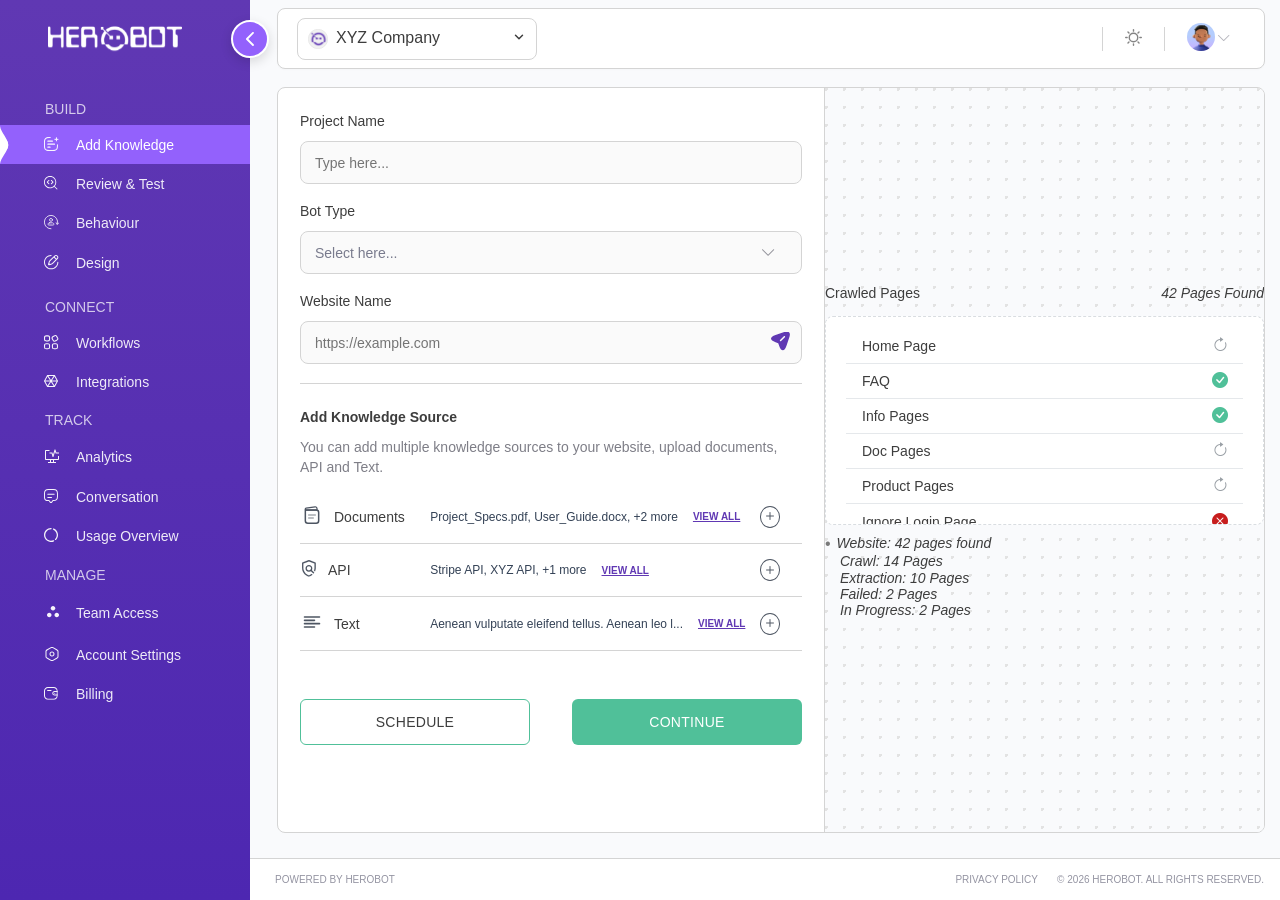
==== dashboard/add-knowledge-filled.html @ 840bc156 "Add files via upload" ====
<!DOCTYPE html>
<html lang="en" data-theme="light">
<head>
  <meta charset="UTF-8" />
  <meta name="viewport" content="width=device-width, initial-scale=1.0" />
  <title>Herobot Add Knowledge</title>
  <link rel="preconnect" href="https://fonts.googleapis.com">
  <link rel="preconnect" href="https://fonts.gstatic.com" crossorigin>
  <link href="https://fonts.googleapis.com/css2?family=Intel+One+Mono:wght@400;500;700&display=swap" rel="stylesheet">
  <link rel="stylesheet" href="https://cdn.jsdelivr.net/npm/bootstrap-icons@1.13.1/font/bootstrap-icons.min.css">
  
  <link rel="stylesheet" href="source/style.css">
</head>
<body>
  <div class="app">
    <aside class="sidebar">
      <div class="logo-wrap">
        <div class="logo" id="logo-big">
          <img src="./images/logo.svg" alt="Herobot logo">
        </div>
        <div class="logo-icon" id="logo-small">
          <img src="./images/Logos/White Icon.png" alt="Herobot logo">
        </div>
        <button class="collapse-btn" id="sidebarToggle" aria-label="Collapse sidebar" aria-expanded="true"><img src="images/arrow-left.svg"/></button>
      </div>

      <div class="nav-section-top">
        <div class="nav-title">Build</div>
        <ul class="sidebar-menu">
          <li><a href="#" class="nav-item active"><span class="icon"><i><img src="./images/Navigation/addKnowledge.svg"/></i></span><span class="text">Add Knowledge</span></a></li>
          <li><a href="#" class="nav-item"><span class="icon"><i><img src="./images/Navigation/reviewAndTest.svg"/></i></span><span class="text">Review &amp; Test</span></a></li>
          <li><a href="#" class="nav-item"><span class="icon"><i><img src="./images/Navigation/Behaviour.svg"/></i></span><span class="text">Behaviour</span></a></li>
          <li><a href="#" class="nav-item"><span class="icon"><i><img src="./images/Navigation/Design.svg"/></i></span><span class="text">Design</span></a></li>
        </ul>
      </div>

      <div class="nav-section">
        <div class="nav-title">Connect</div>
        <ul class="sidebar-menu">
          <li><a href="#" class="nav-item"><span class="icon"><i><img src="./images/Navigation/Workflows.svg"/></i></span><span class="text">Workflows</span></a></li>
          <li><a href="#" class="nav-item"><span class="icon"><i><img src="./images/Navigation/Integrations.svg"/></i></span><span class="text">Integrations</span></a></li>
        </ul>
      </div>

      <div class="nav-section">
        <div class="nav-title">Track</div>
        <ul class="sidebar-menu">
          <li><a href="#" class="nav-item"><span class="icon"><i><img src="./images/Navigation/Analytics.svg"/></i></span><span class="text">Analytics</span></a></li>
          <li><a href="#" class="nav-item"><span class="icon"><i><img src="./images/Navigation/Conversation.svg"/></i></span><span class="text">Conversation</span></a></li>
          <li><a href="#" class="nav-item"><span class="icon"><i><img src="./images/Navigation/usageOverview.svg"/></i></span><span class="text">Usage Overview</span></a></li>
        </ul>
      </div>

      <div class="nav-section">
        <div class="nav-title">Manage</div>
        <ul class="sidebar-menu">
          <li><a href="#" class="nav-item"><span class="icon"><i><img src="./images/Navigation/team.svg"/></i></span><span class="text">Team Access</span></a></li>
          <li><a href="#" class="nav-item"><span class="icon"><i><img src="./images/Navigation/accountSettings.svg"/></i></span><span class="text">Account Settings</span></a></li>
          <li><a href="#" class="nav-item"><span class="icon"><i><img src="./images/Navigation/Billing.svg"/></i></span><span class="text">Billing</span></a></li>
        </ul>
      </div>
    </aside>

    <main class="main">
      <header class="topbar">
        <div class="topbar-left">
          <div class="bot-selector">
            <div class="leftIconLogo">
              <img src="images/logo-icon.svg"/>
              <span>XYZ Company</span>
            </div>
            <div class="rightIconselect">
              <svg class="chevron" width="14" height="14" viewBox="0 0 24 24" fill="none" stroke="currentColor" stroke-width="2.5" stroke-linecap="round" stroke-linejoin="round">
              <polyline points="6 9 12 15 18 9"></polyline>
            </svg>
            </div>
          </div>
        </div>

        <span class="topbar-divider"></span>
        <span class="top-icon">
          <svg width="17" height="17" viewBox="0 0 24 24" fill="none" stroke="#848484" stroke-width="2" stroke-linecap="round" stroke-linejoin="round">
                <circle cx="12" cy="12" r="6"></circle>
                <line x1="12" y1="1" x2="12" y2="3"></line>
                <line x1="12" y1="21" x2="12" y2="23"></line>
                <line x1="4.22" y1="4.22" x2="5.64" y2="5.64"></line>
                <line x1="18.36" y1="18.36" x2="19.78" y2="19.78"></line>
                <line x1="1" y1="12" x2="3" y2="12"></line>
                <line x1="21" y1="12" x2="23" y2="12"></line>
                <line x1="4.22" y1="19.78" x2="5.64" y2="18.36"></line>
                <line x1="18.36" y1="5.64" x2="19.78" y2="4.22"></line>
              </svg>
        </span>
        <span class="topbar-divider"></span>
        <div class="avatar-menu" id="avatarMenu">
          <button class="avatar-trigger" id="avatarToggle" aria-label="Open user menu" aria-expanded="false" aria-haspopup="true">
            <div class="avatar" aria-hidden="true"><img src="images/user.svg" alt="user"/></div>
            <i class="bi bi-chevron-down top-icon"></i>
          </button>
          <div class="avatar-dropdown" id="avatarDropdown">
            <a class="dropdown-item" href="#"><span><i class="bi bi-person"></i></span><span>My Profile</span></a>
            <a class="dropdown-item" href="#"><span><i class="bi bi-gear"></i></span><span>Account Settings</span></a>
            <div class="dropdown-divider"></div>
            <a class="dropdown-item" href="#"><span><i class="bi bi-box-arrow-right"></i></span><span>Logout</span></a>
          </div>
        </div>
      </header>

      <section class="workspace">
        <div class="left-pane">
          <div class="field">
            <label class="label">Project Name</label>
            <input class="input" type="text" placeholder="Type here...">
          </div>

          <div class="field">
            <label class="label">Bot Type</label>
            <div class="select-wrap">
              <select class="select">
                <option>Select here...</option>
              </select>
            </div>
          </div>

          <div class="field">
            <label class="label">Website Name</label>
            <div class="url-wrap">
              <input class="input" type="text" placeholder="https://example.com">
              <span class="send"><i><img src="images/send-active.svg"/></i></span>
            </div>
          </div>

          <div class="divider"></div>

          <h2 class="label addknowSource">Add Knowledge Source</h2>
          <p class="section-copy">You can add multiple knowledge sources to your website, upload documents, API and Text.</p>

          <div class="source-row">
            <div class="divSource">
              <div class="source-left"><span><i><img src="images/documents.svg"/></i></span><span>Documents</span></div>
              <div class="source-middle"><span>Project_Specs.pdf, User_Guide.docx, +2 more</span></div>
              <div class="source-right"><span><a href="">VIEW ALL</a></span></div>
            </div>
            <button class="plus open-modal" data-source="Documents" aria-label="Add Documents"><i class="bi bi-plus"></i></button>
          </div>
          <div class="source-row">
            <div class="divSource">
              <div class="source-left"><span><i><img src="images/api.svg"/></i></span><span>API</span></div>
              <div class="source-middle"><span>Stripe API, XYZ API, +1 more</span></div>
              <div class="source-right"><span><a href="">VIEW ALL</a></span></div>
            </div>
            <button class="plus open-modal" data-source="Documents" aria-label="Add Documents"><i class="bi bi-plus"></i></button>
          </div>
          <div class="source-row">
            <div class="divSource">
              <div class="source-left"><span><i><img src="images/text.svg"/></i></span><span>Text</span></div>
              <div class="source-middle"><span>Aenean vulputate eleifend tellus. Aenean leo l...</span></div>
              <div class="source-right"><span><a href="">VIEW ALL</a></span></div>
            </div>
            <button class="plus open-modal" data-source="Documents" aria-label="Add Documents"><i class="bi bi-plus"></i></button>
          </div>

          <div class="actions">
            <button class="btn btn-outline">Schedule</button>
            <button class="btn btn-primary">Continue</button>
          </div>
        </div>

        <div class="right-pane">
          <div class="card">
            <div class="header">
              <div>Crawled Pages</div>
              <div class="count">42 Pages Found</div>
            </div>
            <div class="panel">
              <div class="row"><span>Home Page</span><span class="right spinner"><i class="bi bi-arrow-clockwise"></i></span></div>
              <div class="row"><span>FAQ</span><span class="right ok"><i class="bi bi-check-circle-fill"></i></span></div>
              <div class="row"><span>Info Pages</span><span class="right ok"><i class="bi bi-check-circle-fill"></i></span></div>
              <div class="row"><span>Doc Pages</span><span class="right spinner"><i class="bi bi-arrow-clockwise"></i></span></div>
              <div class="row"><span>Product Pages</span><span class="right spinner"><i class="bi bi-arrow-clockwise"></i></span></div>
              <div class="row"><span>Ignore Login Page</span><span class="right fail"><i class="bi bi-x-circle-fill"></i></span></div>
            </div>
            <div class="cardFooter">
              <ul>
                <li>
                  <div><span class="bullet">•</span><span class="italic">Website: 42 pages found</span></div>
                  <div><span class="italic bulletLeft">Crawl: 14 Pages</span></div>
                  <div><span class="italic bulletLeft">Extraction: 10 Pages</span></div>
                  <div><span class="italic bulletLeft">Failed: 2 Pages</span></div>
                  <div><span class="italic bulletLeft">In Progress: 2 Pages</span></div>
                </li>
              </ul>
            </div>
          </div>
        </div>
      </section>

      <footer class="footer">
        <span>Powered by Herobot</span>
        <span>Privacy Policy &nbsp; &nbsp; &nbsp; © 2026 Herobot. All rights reserved.</span>
      </footer>
    </main>
  </div>

  <!-- Modal: always present in DOM, hidden via CSS class -->
  <div class="overlay" id="overlay">
    <div class="modal" id="modal" role="dialog" aria-modal="true" aria-labelledby="modalTitle">
      <div class="top">
        <div>
          <h2 id="modalTitle">Add Documents</h2>
          <p class="subtitle">If you are uploading a PDF, make sure you can select/highlight the text.</p>
        </div>
        <button class="close" id="closeBtn" aria-label="Close"><img src="images/CloseIcon.svg"></button>
      </div>

      <input id="fileInput" type="file" multiple accept=".pdf,.doc,.docx,.svg,.png,.jpg,.jpeg,.gif" />

      <div class="dropzone" id="dropzone">
        <div class="drop-inner" id="uploadLink">
          <div class="icon-wrap" aria-hidden="true">
            <i><img src="images/upload-icon.svg"/></i>
          </div>
          <p class="upload-text"><span class="upload-link">Click to upload</span> or drag and drop</p>
          <div class="formats">PDF, DOC, DOCX, SVG, PNG, JPG or GIF (max. 800×400px)</div>
        </div>
      </div>

      <div class="file-list" id="fileList"></div>

      <div class="progress-wrap" id="progressWrap">
        <div class="progress-label"><span>Uploading</span><span id="progressPct">0%</span></div>
        <div class="bar"><span id="progressBar"></span></div>
      </div>

      <div class="success" id="successMsg">Upload completed successfully.</div>

      <div class="actions">
        <button class="btn cancel" id="cancelBtn">CANCEL</button>
        <button class="btn upload" id="uploadBtn">UPLOAD</button>
      </div>
    </div>
  </div>

  <!-- JS files loaded at end of body -->
  <script src="source/javascript.js"></script>
  <script src="source/modal.js"></script>
</body>
</html>
---- dashboard/source/style.css ----
:root {
  --font-body: "Inter", sans-serif;
  --font-display: "Inter", sans-serif;
  --sidebar: #6038b3;
  --sidebar-dark: #4d27b1;
  --sidebar-light: #7e5ae7;
  --accent: #9361fc;
  --page-bg: #f9fafc;
  --panel: #ffffff;
  --panel-soft: #fafafa;
  --text: #3b3b3f;
  --muted: #797b8d;
  --border: #d4d4d4;
  --border-body: #d4d4d4;
  --success: #50c099;
  --success-dark: #45b288;
  --shadow: 0 10px 24px rgba(21, 16, 38, 0.06);
  --radius: 10px;
}
* {
  box-sizing: border-box;
  margin: 0;
  padding: 0;
}
a,
button,
input,
select {
  transition: all 0.22s ease;
}
button {
  cursor: pointer;
}
.sidebar-menu {
  list-style: none;
  margin: 0;
  padding: 0;
}
.sidebar-menu li {
  list-style: none;
}
body {
  font-family: var(--font-body);
  background: var(--page-bg);
  color: var(--text);
  min-height: 100vh;
}

.app {
  display: grid;
  grid-template-columns: 250px 1fr;
  min-height: 100vh;
  transition: grid-template-columns 220ms ease;
}

.app.sidebar-collapsed {
  grid-template-columns: 84px 1fr;
}

.sidebar {
  background: linear-gradient(
    180deg,
    var(--sidebar) 0%,
    var(--sidebar-dark) 100%
  );
  color: white;
  padding: 25px 0 16px;
  position: relative;
  transition: padding 220ms ease;
}

.logo-wrap {
  padding: 0 48px 26px;
  display: flex;
  align-items: center;
  justify-content: space-between;
}

.logo {
  display: flex;
  align-items: center;
  gap: 10px;
  font-family: var(--font-display);
  font-size: 17px;
  letter-spacing: 0.5px;
  font-weight: 700;
}

.logo img {
  max-width: 145px;
  object-fit: contain;
  filter: brightness(0) invert(1);
}

.logo-icon {
  display: none;
  align-items: center;
  gap: 10px;
  font-family: var(--font-display);
  font-size: 17px;
  letter-spacing: 0.5px;
  font-weight: 700;
}
.logo-icon img {
  max-width: 50px;
  object-fit: contain;
  filter: brightness(0) invert(1);
}

.collapse-btn {
  width: 38px;
  height: 38px;
  position: absolute;
  right: -19px;
  z-index: 9;
  border-radius: 50%;
  border: 2px solid #fff;
  display: grid;
  place-items: center;
  background: var(--accent);
  color: white;
  font-size: 18px;
  box-shadow: 0 4px 12px rgba(0, 0, 0, 0.14);
  transition: transform 220ms ease, background 220ms ease;
}
.app.sidebar-collapsed .logo-wrap {
  padding-inline: 12px;
  justify-content: center;
  flex-direction: column;
  gap: 10px;
}

.app.sidebar-collapsed .logo span,
.app.sidebar-collapsed .nav-title,
.app.sidebar-collapsed .nav-item .text {
  display: none;
}

.app.sidebar-collapsed .nav-item {
  justify-content: center;
  padding-inline: 10px;
}

.app.sidebar-collapsed .nav-item .icon {
  width: auto;
  font-size: 16px;
}

.app.sidebar-collapsed .collapse-btn {
  transform: rotate(180deg);
}

.nav-section-top {
  padding: 10px 0 4px;
}

.nav-title {
  padding: 0 28px;
  margin: 12px 0 8px 17px;
  font-size: 14px;
  text-transform: uppercase;

  color: rgba(255, 255, 255, 0.74);
}

.nav-item {
  display: flex;
  align-items: center;
  gap: 18px;
  color: rgba(255, 255, 255, 0.9);
  text-decoration: none;
  padding: 11.5px 14px 11.5px 44px;
  font-size: 14px;
  position: relative;
  line-height: 100%;
}

.nav-item .icon {
  width: 14px;
  text-align: center;
  opacity: 0.95;
  font-size: 14px;
}

.nav-item.active {
  background: #9361fc;
  color: #fff;
}

.nav-item.active::before {
  content: "";
  position: absolute;
  left: 0;
  top: 0;
  bottom: 0;
  width: 14px;
  background-image: url("../images/left-nav-active.svg");
  background-position: center;
  background-repeat: no-repeat;
}

.main {
  display: flex;
  flex-direction: column;
  gap: 10px;
}

.topbar {
  height: 61px;
  background: var(--panel);
  border: 0.5px solid var(--border);
  border-radius: 8px;
  box-shadow: 0 1px 2px rgba(0, 0, 0, 0.02);
  display: flex;
  align-items: center;
  justify-content: flex-end;
  padding: 0 33px;
  gap: 22px;
  position: relative;
  margin: 8px 27px 0px;
}
.topbar-divider {
  width: 1px;
  height: 24px;
  background: var(--border);
}
.top-icon {
  color: #b3b3bb;
  font-size: 14px;
  font-weight: bolder;
}

.avatar-trigger {
  display: inline-flex;
  align-items: center;
  gap: 2px;
  background: transparent;
  border-radius: 999px;
  border: 0;
  cursor: pointer;
  position: relative;
}

.avatar-dropdown {
  position: absolute;
  top: calc(100% + 10px);
  right: 0;
  width: 190px;
  background: #fff;
  border: 1px solid var(--border);
  border-radius: 10px;
  box-shadow: 0 14px 30px rgba(37, 24, 78, 0.12);
  padding: 8px;
  display: none;
  z-index: 20;
}

.avatar-menu.open .avatar-dropdown {
  display: block;
}

.dropdown-item {
  display: flex;
  align-items: center;
  gap: 10px;
  width: 100%;
  padding: 10px 12px;
  border-radius: 8px;
  color: #4d4d55;
  text-decoration: none;
  font-size: 14px;
}

.dropdown-item:hover {
  background: #f5f3fd;
  color: var(--sidebar-dark);
}

.dropdown-divider {
  height: 1px;
  background: var(--border);
  margin: 6px 4px;
}

.workspace {
  flex: 1;
  background: var(--panel);
  border: 0.5px solid var(--border-body);
  border-radius: 8px;
  overflow: hidden;
  display: grid;
  grid-template-columns: 1.02fr 1fr;
  margin: 8px 27px 15px;
}

.left-pane {
  padding: 25px 22px 15px;
  border-right: 0.5px solid var(--border-body);
}

.field {
  margin-bottom: 19px;
}

.label {
  display: block;
  margin-bottom: 12px;
  font-size: 14px;
  font-weight: 500;
  color: #3d3d3d;
}
.addknowSource {
  font-weight: 600;
}
.input,
.select {
  width: 100%;
  height: 43px;
  border: 0.5px solid var(--border-body);
  border-radius: 8px;
  background: #fafafa;
  padding: 0 14px;
  color: var(--muted);
  font-size: 14px;
  font-weight: 400;
}

select {
  /* Remove default arrow */
  -webkit-appearance: none; /* Safari and Chrome */
  -moz-appearance: none; /* Firefox */
  appearance: none; /* Standard */

  /* For Internet Explorer */
  &::-ms-expand {
    display: none;
  }
}

.select-wrap {
  position: relative;
}

.select-wrap::after {
  content: "\f282";
  position: absolute;
  right: 26px;
  top: 50%;
  transform: translateY(-50%);
  color: #8f8f97;
  pointer-events: none;
  font-size: 15px;
  font-family: "bootstrap-icons";
}

.url-wrap {
  position: relative;
}

.send {
  position: absolute;
  right: 12px;
  top: 50%;
  transform: translateY(-50%);
  color: #9b87d8;
  font-size: 16px;
}

.divider {
  height: 0.5px;
  background: var(--border);
  margin: 14px 0 25px;
}

.section-title {
  font-size: 22px;
  font-weight: 600;
  margin-bottom: 4px;
}

.section-copy {
  font-size: 14px;
  color: #7e7e87;
  line-height: 1.45;
  margin-bottom: 13px;
  font-weight: 300;
}

.source-row {
  display: flex;
  align-items: center;
  justify-content: space-between;
  padding: 15px 2px;
  border-bottom: 0.5px solid var(--border);
  font-size: 14px;
}
.source-row .divSource {
  display: flex;
  width: 100%;
}

.source-left {
  display: flex;
  align-items: center;
  gap: 12px;
  color: #3d3d3d;
  font-weight: 400;
  width: 28%;
}
.source-middle {
  display: flex;
  align-items: center;
  gap: 12px;
  color: #334155;
  font-weight: 500;
  font-size: 12px;
}
.source-right {
  display: flex;
  align-items: center;
  gap: 12px;
  color: #6038b3;
  font-weight: 700;
  font-size: 10px;
  margin-left: 15px;
}
.source-right a {
  color: #6038b3;
}

.plus {
  width: 22px;
  height: 22px;
  border: 1px solid #4d5562;
  color: #4d5562;
  border-radius: 50%;
  display: grid;
  place-items: center;
  font-size: 16px;
  line-height: 1;
  margin-right: 20px;
  background: transparent;
}

.actions {
  display: flex;
  gap: 42px;
  padding-top: 48px;
  justify-content: center;
}

.btn {
  min-width: 230px;
  height: 46px;
  border-radius: 6px;
  font-size: 14px;
  font-weight: 500;
  letter-spacing: 0.02em;
  text-transform: uppercase;
}

.btn-outline {
  border: 1px solid #50c099;
  color: #3d3d3d;
  background: #fff;
}

.btn-primary {
  background: var(--success);
  color: #fff;
  border: 1px solid transparent;
}

.right-pane {
  background: radial-gradient(circle at 1px 1px, #d4d4d4a8 1.9px, #f9fafc 0);
  background-size: 18px 18px;
  display: grid;
  place-items: center;
  position: relative;
}

.empty {
  text-align: center;
  color: #3d3d3d;
}

.empty-icons {
  display: flex;
  align-items: flex-end;
  justify-content: center;
  gap: 90px;
  margin-bottom: 30px;
  font-size: 34px;
  color: #a7a7af;
}

.empty h3 {
  font-size: 16px;
  font-weight: 600;
  color: #3d3d3d;
  margin-bottom: 20px;
}

.empty p {
  font-size: 14px;
  color: #3d3d3d;
  margin-bottom: 60px;
  font-weight: 300;
}

.footer {
  display: flex;
  justify-content: space-between;
  color: #9494a2;
  font-size: 10px;
  font-weight: 400;
  padding: 15px 27px 15px 25px;
  text-transform: uppercase;
  background: #fff;
  border: 0.5px solid var(--border);
  border-left: 0;
  border-bottom: 0;
  border-radius: 0 8px 0 0;
}

.nav-item:hover {
  background: #9f74fa;
  color: #fff;
}

.collapse-btn:hover {
  background: #c2a8ff;
  transform: translateY(-1px);
}

.top-icon-btn {
  width: 28px;
  height: 28px;
  display: grid;
  place-items: center;
  border-radius: 50%;
  color: #ababb5;
  text-decoration: none;
}

.top-icon-btn:hover {
  background: #f5f4fb;
  color: var(--sidebar-dark);
}

.input:hover,
.select:hover {
  border-color: #cfcfda;
  background: #fff;
}

.input:focus,
.select:focus {
  outline: none;
  border-color: #a78bfa;
  box-shadow: 0 0 0 3px rgba(167, 139, 250, 0.14);
  background: #fff;
}

.source-row {
  cursor: pointer;
  transition: background 0.22s ease;
}

.source-row:hover {
  background: #faf8ff;
}

.plus:hover {
  background: #f2efff;
  border-color: var(--sidebar-light);
  color: var(--sidebar-dark);
  transform: scale(1.05);
}

.btn:hover {
  transform: translateY(-1px);
  box-shadow: 0 10px 18px rgba(69, 57, 116, 0.08);
}

.btn-outline:hover {
  background: #eefaf5;
  border-color: #58b99a;
  color: #2d5d4e;
}

.btn-primary:hover {
  background: var(--success-dark);
}

/*Modal Popup CSS Start*/
:root {
  --bg-modal: rgba(0, 0, 0, 0.35);
  --card-modal: #fff;
  --line-modal: #e6e6e6;
  --green-modal: #50c099;
  --green-dark-modal: #35b184;
  --purple-modal: #6941c6;
  --shadow-modal: 0 12px 30px rgba(0, 0, 0, 0.18);
}
.overlay {
  position: fixed;
  inset: 0;
  background: var(--bg-modal);
  display: none;
  place-items: center;
  padding: 18px;
}
.show {
  display: grid;
}
.modal {
  width: min(640px, 100%);
  background: var(--card-modal);
  border-radius: 18px;
  box-shadow: var(--shadow-modal);
  padding: 24px 24px 22px;
  transform: scale(0.98) translateY(4px);
  opacity: 1;
  transition: transform 0.22s ease, opacity 0.22s ease;
  position: relative;
}
.modal.closing {
  transform: scale(0.95) translateY(12px);
  opacity: 0;
}
.modal .top {
  display: flex;
  align-items: flex-start;
  justify-content: space-between;
  gap: 16px;
  margin-bottom: 6px;
}
.modal h2 {
  margin: 0;
  font-size: 16px;
  line-height: 1.2;
  color: #3d3d3d;
  font-weight: 600;
}
.modal .subtitle {
  margin: 8px 0 0;
  color: #3d3d3d;
  font-size: 14px;
  font-weight: 400;
}
.modal .close {
  border: 0;
  background: transparent;
  cursor: pointer;
  padding: 0 2px;
}
.modal .dropzone {
  cursor: pointer;
  margin-top: 18px;
  border: 1px solid #e5e5e5;
  border-radius: 12px;
  min-height: 124px;
  padding: 18px;
  display: grid;
  place-items: center;
  text-align: center;
  background: #fff;
  transition: border-color 0.18s ease, background 0.18s ease,
    box-shadow 0.18s ease;
}
.modal .dropzone.dragover {
  border-color: var(--green-modal);
  background: #f4fffb;
  box-shadow: inset 0 0 0 1px rgba(82, 197, 156, 0.15);
}
.modal .drop-inner {
  max-width: 520px;
  width: 100%;
}
.modal .icon-wrap {
  width: 46px;
  height: 46px;
  margin: 0 auto 10px;
  border-radius: 50%;
  background: #fafafa;
  display: grid;
  place-items: center;
  color: #666;
  box-shadow: 0 0 0 6px rgba(0, 0, 0, 0.02);
}
.modal .icon-wrap svg {
  width: 24px;
  height: 24px;
}
.modal .upload-text {
  font-size: 14px;
  color: #525252;
  margin: 0;
  font-size: 400;
}
.modal .upload-link {
  color: var(--purple-modal);
  font-weight: 600;
  cursor: pointer;
  font-size: 14px;
  line-height: 20px;
}
.modal .formats {
  margin-top: 6px;
  font-size: 12px;
  color: #5d5d5d;
  font-weight: 400;
}
.modal input[type="file"] {
  display: none;
}
.modal .file-list {
  margin-top: 14px;
  display: grid;
  gap: 10px;
}
.modal .file-item {
  display: grid;
  grid-template-columns: 36px 1fr auto;
  align-items: center;
  gap: 12px;
  padding: 10px 12px;
  border: 1px solid var(--line-modal);
  border-radius: 12px;
  background: #fff;
}
.modal .file-icon {
  width: 36px;
  height: 36px;
  border-radius: 10px;
  background: #f4f6f8;
  display: grid;
  place-items: center;
  color: #666;
  font-size: 14px;
  font-weight: 700;
  text-transform: uppercase;
}
.modal .file-meta {
  min-width: 0;
}
.modal .file-name {
  font-size: 14px;
  color: #3c3c3c;
  white-space: nowrap;
  overflow: hidden;
  text-overflow: ellipsis;
}
.modal .file-size {
  font-size: 12px;
  color: var(--muted);
  margin-top: 2px;
}
.modal .remove {
  border: 0;
  background: #f4f4f4;
  color: #777;
  width: 28px;
  height: 28px;
  border-radius: 50%;
  cursor: pointer;
  font-size: 18px;
  line-height: 1;
}
.modal .progress-wrap {
  display: none;
  margin-top: 14px;
  padding: 12px;
  border: 1px solid var(--line-modal);
  border-radius: 12px;
}
.modal .progress-label {
  display: flex;
  justify-content: space-between;
  color: #666;
  font-size: 13px;
  margin-bottom: 8px;
}
.modal .bar {
  width: 100%;
  height: 10px;
  background: #eef1f4;
  border-radius: 999px;
  overflow: hidden;
}
.modal .bar > span {
  display: block;
  height: 100%;
  width: 0%;
  border-radius: 999px;
  background: linear-gradient(
    90deg,
    var(--green-modal),
    var(--green-dark-modal)
  );
  transition: width 0.16s linear;
}
.modal .success {
  display: none;
  margin-top: 14px;
  padding: 12px 14px;
  background: #eefaf3;
  border: 1px solid #cfeedd;
  color: #2c7a52;
  border-radius: 12px;
  font-size: 14px;
}
.modal .actions {
  display: grid;
  grid-template-columns: 1fr 1fr;
  gap: 12px;
  margin-top: 18px;
  padding-top: 0;
}
.modal .btn {
  height: 44px;
  border-radius: 8px;
  font-weight: 600;
  font-size: 16px;
  cursor: pointer;
  border: 1px solid transparent;
}
.modal .cancel {
  background: #fff;
  color: #434343;
  border-color: #50c099;
}
.modal .upload {
  background: var(--green-modal);
  color: #fff;
}
.modal .upload:disabled {
  opacity: 0.7;
  cursor: not-allowed;
}
@media (max-width: 560px) {
  .modal {
    padding: 20px 16px 16px;
    border-radius: 14px;
  }
  .modal .actions {
    grid-template-columns: 1fr;
  }
}
/*Modal Popup CSS End*/

@media (max-width: 980px) {
  .app {
    grid-template-columns: 80px 1fr;
  }
  .logo span,
  .nav-title,
  .nav-item span.text {
    display: none;
  }
  .logo-wrap {
    justify-content: center;
  }
  .collapse-btn {
    display: none;
  }
  .nav-item {
    justify-content: center;
    padding-inline: 10px;
  }
  .workspace {
    grid-template-columns: 1fr;
  }
  .left-pane {
    border-right: 0;
    border-bottom: 1px solid var(--border);
  }
  .actions {
    gap: 16px;
    flex-wrap: wrap;
  }
}

@media (max-width: 700px) {
  .app {
    grid-template-columns: 1fr;
  }
  .sidebar {
    display: none;
  }
  .main {
    padding: 8px;
  }
  .workspace {
    border-radius: 10px;
  }
  .actions {
    flex-direction: column;
  }
  .btn {
    width: 100%;
    min-width: 0;
  }
  .empty h3 {
    font-size: 22px;
  }
  .empty p {
    font-size: 14px;
  }
  .footer {
    flex-direction: column;
    gap: 6px;
  }
}

/* CSS for add-knowledge-filled screen Start */
.card {
  width: 439px;
  height: 348px;
  padding: 0 0 0 0;
  background: var(--bg);
  overflow: hidden;
}
.card .header {
  display: flex;
  align-items: flex-end;
  justify-content: space-between;
  padding: 0 0 8px 0;
  margin: 0 0 8px 0;
  font-size: 14px;
  font-weight: 500;
  color: #3d3d3d;
  line-height: 1;
}
.card .header .count {
  font-size: 14px;
  font-weight: 500;
  color: #3d3d3d;
  font-style: italic;
}
.panel {
  border: 1px dashed #d9dde1;
  border-radius: 8px;
  padding: 12px 20px;
  background: #fff;
  height: 209px;
  overflow: auto;
}
.panel .row {
  height: 35px;
  display: flex;
  align-items: center;
  justify-content: space-between;
  padding: 0 12px 0 16px;
  border-bottom: 1px solid #e5e8eb;
  font-size: 14px;
  font-weight: 400;
  color: #3d3d3d;
  background: #fff;
}
.row:last-child {
  border-bottom: none;
}
.row .right {
  font-size: 16px;
  display: inline-flex;
  align-items: center;
  justify-content: center;
  width: 22px;
  height: 22px;
}
.spinner {
  color: #9aa0a6;
  animation: spin 1.2s linear infinite;
}
.ok {
  color: var(--green);
}
.fail {
  color: var(--red);
}
@keyframes spin {
  from {
    transform: rotate(0deg);
  }
  to {
    transform: rotate(360deg);
  }
}
.cardFooter {
  padding: 10px 0 0 0;
  font-size: 14px;
  color: #3d3d3d;
  line-height: 1.15;
  font-style: italic;
  font-weight: 300;
}
.cardFooter .bullet {
  font-size: 16px;
  vertical-align: middle;
  margin-right: 6px;
  color: #7a7a7a;
  font-style: normal;
}
.cardFooter .italic {
  font-style: italic;
}
.bulletLeft {
  padding-left: 15px;
}
.bi-check-circle-fill::before {
  color: #50c099;
}
.bi-x-circle-fill::before {
  color: #c71d1d;
}

.topbar-left {
  display: flex;
  width: 100%;
  margin-left: -14px;
}
.bot-selector {
  border: 1px solid #d4d4d4;
  padding: 10px;
  border-radius: 8px;
  align-items: center;
  justify-content: space-between;
  display: flex;
  gap: 8px;
  font-size: 16px;
  font-weight: 500;
  color: #3d3d3d;
  width: 240px;
  cursor: pointer;
}
.bot-selector img {
  width: 20px;
}
.leftIconLogo {
  display: flex;
  gap: 8px;
}
/* CSS for add-knowledge-filled screen End */

/* Review section css start here */
.review-section select {
  -webkit-appearance: auto;
  -moz-appearance: auto;
  appearance: auto;
}
.review-section .left,
.review-section .right {
  padding: 20px;
}
.review-section .left {
  background: #fff;
  border-right: 1px solid #e7e7ee;
}
.review-section .stats {
  display: flex;
  grid-template-columns: repeat(3, 1fr);
  gap: 102px;
  border: 0.5px solid #D4D4D4;
  border-radius: 8px;
  opacity: 0.5;
  padding: 21px 40px 13px;
  margin-bottom: 20px;
}
.review-section .stat {
  text-align: center;
}
.review-section .stat label {
  display: block;
  font-size: 10px;
  color: #3D3D3D;
  line-height: 14px;
  margin-bottom: 12px;
  text-transform: uppercase;
  letter-spacing: 0;
}
.review-section .stat strong {
  font-size: 30px;
  color: #6038B3;
  font-weight: 400;
}
.review-section .toolbar {
  display: flex;
  align-items: center;
  justify-content: space-between;
  gap: 12px;
  margin-bottom: 14px;
  padding: 8px;
  background-color: #F9F9FA;
}
.review-section .actions {
  display: flex;
  flex-wrap: wrap;
  gap: 12px;
  align-items: center;
  padding-top: 0;
}
.review-section .btn-review {
  border: 0.5px solid #D4D4D4;
  background: #fff;
  border-radius: 8px;
  padding: 0 10px;
  font-size: 12px;
  line-height: 31px;
  font-weight: 500;
  cursor: pointer;
  color: #3D3D3D;
  text-transform: uppercase;
}
.review-section .btn-review:hover {
  background: #f8f8fc;
}
.review-section .icon-btn {
  width: 38px;
  height: 32px;
  display: inline-flex;
  align-items: center;
  justify-content: center;
  padding: 0;
}
.review-section .list-head {
  display: flex;
  align-items: center;
  justify-content: space-between;
  padding: 10px 0 16px;
  border-bottom: 1px solid #ececf3;
  margin-bottom: 6px;
  font-size: 14px;
}
.review-section .select-all {
  display: flex;
  align-items: center;
  gap: 10px;
}
.review-section .select-all input,
.review-section .item input {
  width: 18px;
  height: 18px;
  accent-color: #6a4cc7;
  cursor: pointer;
}
.review-section .sort {
  color: #555;
  display: flex;
  align-items: center;
  gap: 8px;
}
.review-section .row {
  display: grid;
  grid-template-columns: 28px 1fr auto auto;
  gap: 12px;
  align-items: start;
  padding: 16px 0;
  border-bottom: 1px solid #ececf3;
}
.review-section .item-title {
  font-size: 16px;
  margin: 0 0 4px;
  color: #333;
}
.review-section .item-url {
  font-size: 13px;
  color: #6d6d78;
}
.review-section .row-actions {
  position: relative;
  display: flex;
  align-items: center;
  gap: 14px;
  color: #777;
  padding-top: 3px;
}
.review-section .dots-btn {
  border: none;
  background: transparent;
  cursor: pointer;
  font-size: 20px;
  color: #666;
  padding: 0 6px;
  line-height: 1;
}
.review-section .dropdown-menu {
  position: absolute;
  top: 28px;
  right: 0;
  min-width: 120px;
  background: #fff;
  border: 1px solid #e0e0ea;
  border-radius: 10px;
  box-shadow: 0 10px 25px rgba(0, 0, 0, 0.12);
  display: none;
  overflow: hidden;
  z-index: 50;
}
.review-section .dropdown-menu.open {
  display: block;
}
.review-section .dropdown-menu button {
  width: 100%;
  border: none;
  background: #fff;
  padding: 10px 12px;
  text-align: left;
  cursor: pointer;
  font-size: 14px;
  color: #333;
}
.review-section .dropdown-menu button:hover {
  background: #f4f4fb;
}
.review-section .caret-btn {
  border: none;
  background: transparent;
  cursor: pointer;
  font-size: 18px;
  color: #666;
  width: 28px;
  height: 28px;
  display: grid;
  place-items: center;
}
.review-section .details {
  grid-column: 2 / -1;
  overflow: hidden;
  max-height: 0;
  opacity: 0;
  transform: translateY(-6px);
  transition: max-height 0.25s ease, opacity 0.25s ease, transform 0.25s ease;
  color: #555;
  font-size: 14px;
  line-height: 1.5;
  background: #fafafe;
  border-radius: 10px;
  padding: 0 14px;
}
.review-section .row.open .details {
  max-height: 120px;
  opacity: 1;
  transform: translateY(0);
  padding: 12px 14px;
  margin-top: 10px;
}
.review-section .pagination {
  display: flex;
  justify-content: space-between;
  align-items: center;
  padding-top: 16px;
  color: #666;
  font-size: 14px;
}
.review-section .pager {
  display: flex;
  gap: 8px;
  align-items: center;
}
.review-section .page-btn {
  width: 34px;
  height: 34px;
  border: 1px solid #e0e0ea;
  background: #fff;
  border-radius: 8px;
  cursor: pointer;
}
.review-section .right {
  background: radial-gradient(circle at 1px 1px, #eaeaf2 1px, transparent 0);
  background-size: 22px 22px;
  position: relative;
}
.review-section .right h2 {
  margin: 0 0 18px;
  font-size: 22px;
  color: #3c3c3c;
}
.review-section .chat {
  position: absolute;
  right: 44px;
  bottom: 20px;
  width: 340px;
  background: #fff;
  border-radius: 18px;
  box-shadow: 0 10px 35px rgba(0, 0, 0, 0.12);
  overflow: hidden;
  transition: opacity 0.2s ease, transform 0.2s ease;
}
.review-section .chat.closed {
  opacity: 0;
  transform: translateY(12px) scale(0.96);
  pointer-events: none;
}
.review-section .chat-head {
  background: linear-gradient(90deg, #6a3fd3, #63c4ad);
  color: #fff;
  padding: 16px;
  display: flex;
  align-items: center;
  gap: 12px;
}
.review-section .avatar {
  width: 38px;
  height: 38px;
  border-radius: 50%;
  background: rgba(255, 255, 255, 0.2);
  display: grid;
  place-items: center;
  font-weight: bold;
}
.review-section .chat-title {
  font-weight: 700;
  margin-bottom: 2px;
}
.review-section .chat-sub {
  font-size: 12px;
  opacity: 0.9;
}
.review-section .chat-body {
  padding: 16px;
  min-height: 240px;
}
.review-section .bubble {
  display: inline-block;
  background: #f4f4f7;
  border-radius: 10px;
  padding: 12px 14px;
  font-size: 14px;
  color: #444;
  margin-bottom: 16px;
}
.review-section .chat-actions {
  display: flex;
  gap: 10px;
  flex-wrap: wrap;
  padding: 0 16px 16px;
}
.review-section .pill {
  border: 1px solid #e1e1ea;
  background: #fff;
  border-radius: 999px;
  padding: 10px 16px;
  font-size: 13px;
  cursor: pointer;
  color: #444;
}
.review-section .chat-input {
  border-top: 1px solid #ececf3;
  padding: 14px 16px;
  display: flex;
  gap: 10px;
  align-items: center;
}
.review-section .chat-input input {
  flex: 1;
  border: 1px solid #e1e1ea;
  border-radius: 999px;
  padding: 12px 16px;
  outline: none;
}
.review-section .send-chat {
  width: 38px;
  height: 38px;
  border-radius: 50%;
  border: none;
  background: #6a4cc7;
  color: #fff;
  cursor: pointer;
}
.review-section .fab {
  position: absolute;
  right: 18px;
  bottom: 18px;
  width: 56px;
  height: 56px;
  border-radius: 50%;
  border: none;
  background: #6a4cc7;
  color: #fff;
  font-size: 20px;
  cursor: pointer;
  box-shadow: 0 10px 25px rgba(106, 76, 199, 0.35);
}


@media (max-width: 980px) {
  .review-section .app {
    grid-template-columns: 1fr;
  }
  .review-section .chat {
    position: relative;
    right: auto;
    top: auto;
    width: 100%;
    margin-top: 20px;
  }
}
/* REview section end here */
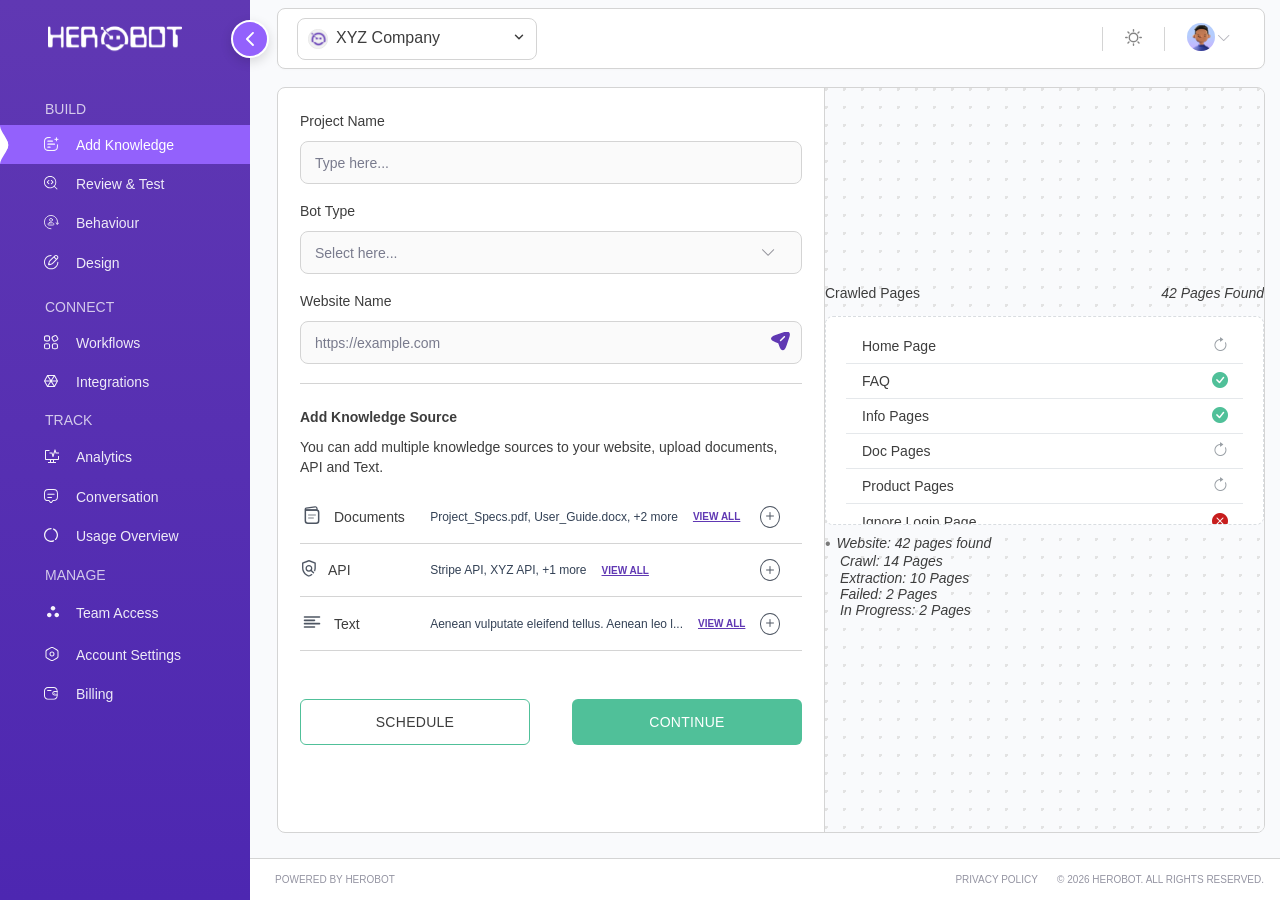
==== commit 78c88f1e: "Adding anand files" ====
--- a/dashboard/add-knowledge-filled.html
+++ b/dashboard/add-knowledge-filled.html
@@ -117,7 +117,8 @@
             <label class="label">Bot Type</label>
             <div class="select-wrap">
               <select class="select">
-                <option>Select here...</option>
+                <option value="">Select here...</option>
+                <option value="1">test 1</option>
               </select>
             </div>
           </div>
@@ -149,7 +150,7 @@
               <div class="source-middle"><span>Stripe API, XYZ API, +1 more</span></div>
               <div class="source-right"><span><a href="">VIEW ALL</a></span></div>
             </div>
-            <button class="plus open-modal" data-source="Documents" aria-label="Add Documents"><i class="bi bi-plus"></i></button>
+            <button class="plus open-modal" data-source="API" aria-label="Add API"><i class="bi bi-plus"></i></button>
           </div>
           <div class="source-row">
             <div class="divSource">
@@ -157,7 +158,7 @@
               <div class="source-middle"><span>Aenean vulputate eleifend tellus. Aenean leo l...</span></div>
               <div class="source-right"><span><a href="">VIEW ALL</a></span></div>
             </div>
-            <button class="plus open-modal" data-source="Documents" aria-label="Add Documents"><i class="bi bi-plus"></i></button>
+            <button class="plus open-modal" data-source="Text" aria-label="Add Text"><i class="bi bi-plus"></i></button>
           </div>
 
           <div class="actions">
@@ -202,42 +203,11 @@
     </main>
   </div>
 
-  <!-- Modal: always present in DOM, hidden via CSS class -->
+
+<!-- Modal: always present in DOM, content injected dynamically by modal.js -->
   <div class="overlay" id="overlay">
     <div class="modal" id="modal" role="dialog" aria-modal="true" aria-labelledby="modalTitle">
-      <div class="top">
-        <div>
-          <h2 id="modalTitle">Add Documents</h2>
-          <p class="subtitle">If you are uploading a PDF, make sure you can select/highlight the text.</p>
-        </div>
-        <button class="close" id="closeBtn" aria-label="Close"><img src="images/CloseIcon.svg"></button>
-      </div>
-
-      <input id="fileInput" type="file" multiple accept=".pdf,.doc,.docx,.svg,.png,.jpg,.jpeg,.gif" />
-
-      <div class="dropzone" id="dropzone">
-        <div class="drop-inner" id="uploadLink">
-          <div class="icon-wrap" aria-hidden="true">
-            <i><img src="images/upload-icon.svg"/></i>
-          </div>
-          <p class="upload-text"><span class="upload-link">Click to upload</span> or drag and drop</p>
-          <div class="formats">PDF, DOC, DOCX, SVG, PNG, JPG or GIF (max. 800×400px)</div>
-        </div>
-      </div>
-
-      <div class="file-list" id="fileList"></div>
-
-      <div class="progress-wrap" id="progressWrap">
-        <div class="progress-label"><span>Uploading</span><span id="progressPct">0%</span></div>
-        <div class="bar"><span id="progressBar"></span></div>
-      </div>
-
-      <div class="success" id="successMsg">Upload completed successfully.</div>
-
-      <div class="actions">
-        <button class="btn cancel" id="cancelBtn">CANCEL</button>
-        <button class="btn upload" id="uploadBtn">UPLOAD</button>
-      </div>
+      <!-- Content rendered dynamically per source type (Documents / Text / API) -->
     </div>
   </div>
 
--- a/dashboard/source/style.css
+++ b/dashboard/source/style.css
@@ -1,1047 +1,1274 @@
 :root {
-  --font-body: "Inter", sans-serif;
-  --font-display: "Inter", sans-serif;
-  --sidebar: #6038b3;
-  --sidebar-dark: #4d27b1;
-  --sidebar-light: #7e5ae7;
-  --accent: #9361fc;
-  --page-bg: #f9fafc;
-  --panel: #ffffff;
-  --panel-soft: #fafafa;
-  --text: #3b3b3f;
-  --muted: #797b8d;
-  --border: #d4d4d4;
-  --border-body: #d4d4d4;
-  --success: #50c099;
-  --success-dark: #45b288;
-  --shadow: 0 10px 24px rgba(21, 16, 38, 0.06);
-  --radius: 10px;
-}
+	--font-body: 'Inter', sans-serif;
+	--font-display: 'Inter', sans-serif;
+	--sidebar: #6038B3;
+	--sidebar-dark: #4d27b1;
+	--sidebar-light: #7e5ae7;
+	--accent: #9361FC;
+	--page-bg: #F9FAFC;
+	--panel: #ffffff;
+	--panel-soft: #fafafa;
+	--text: #3d3d3d;
+	--muted: #797B8D;
+	--border: #d4d4d4;
+	--border-body: #d4d4d4;
+	--success: #50C099;
+	--success-dark: #45b288;
+	--shadow: 0 10px 24px rgba(21, 16, 38, 0.06);
+	--radius: 10px;
+}
+
 * {
-  box-sizing: border-box;
-  margin: 0;
-  padding: 0;
-}
+	box-sizing: border-box;
+	margin: 0;
+	padding: 0;
+}
+
 a,
 button,
 input,
 select {
-  transition: all 0.22s ease;
-}
+	transition: all 0.22s ease;
+}
+
 button {
-  cursor: pointer;
-}
+	cursor: pointer;
+}
+
 .sidebar-menu {
-  list-style: none;
-  margin: 0;
-  padding: 0;
-}
+	list-style: none;
+	margin: 0;
+	padding: 0;
+}
+
 .sidebar-menu li {
-  list-style: none;
-}
+	list-style: none;
+}
+
 body {
-  font-family: var(--font-body);
-  background: var(--page-bg);
-  color: var(--text);
-  min-height: 100vh;
+	font-family: var(--font-body);
+	background: var(--page-bg);
+	color: var(--text);
+	min-height: 100vh;
 }
 
 .app {
-  display: grid;
-  grid-template-columns: 250px 1fr;
-  min-height: 100vh;
-  transition: grid-template-columns 220ms ease;
+	display: grid;
+	grid-template-columns: 250px 1fr;
+	min-height: 100vh;
+	transition: grid-template-columns 220ms ease;
 }
 
 .app.sidebar-collapsed {
-  grid-template-columns: 84px 1fr;
+	grid-template-columns: 84px 1fr;
 }
 
 .sidebar {
-  background: linear-gradient(
-    180deg,
-    var(--sidebar) 0%,
-    var(--sidebar-dark) 100%
-  );
-  color: white;
-  padding: 25px 0 16px;
-  position: relative;
-  transition: padding 220ms ease;
+	background: linear-gradient(180deg, var(--sidebar) 0%, var(--sidebar-dark) 100%);
+	color: white;
+	padding: 25px 0 16px;
+	position: relative;
+	transition: padding 220ms ease;
 }
 
 .logo-wrap {
-  padding: 0 48px 26px;
-  display: flex;
-  align-items: center;
-  justify-content: space-between;
+	padding: 0 48px 26px;
+	display: flex;
+	align-items: center;
+	justify-content: space-between;
 }
 
 .logo {
-  display: flex;
-  align-items: center;
-  gap: 10px;
-  font-family: var(--font-display);
-  font-size: 17px;
-  letter-spacing: 0.5px;
-  font-weight: 700;
+	display: flex;
+	align-items: center;
+	gap: 10px;
+	font-family: var(--font-display);
+	font-size: 17px;
+	letter-spacing: 0.5px;
+	font-weight: 700;
 }
 
 .logo img {
-  max-width: 145px;
-  object-fit: contain;
-  filter: brightness(0) invert(1);
+	max-width: 145px;
+	object-fit: contain;
+	filter: brightness(0) invert(1);
 }
 
 .logo-icon {
-  display: none;
-  align-items: center;
-  gap: 10px;
-  font-family: var(--font-display);
-  font-size: 17px;
-  letter-spacing: 0.5px;
-  font-weight: 700;
-}
+	display: none;
+	align-items: center;
+	gap: 10px;
+	font-family: var(--font-display);
+	font-size: 17px;
+	letter-spacing: 0.5px;
+	font-weight: 700;
+}
+
 .logo-icon img {
-  max-width: 50px;
-  object-fit: contain;
-  filter: brightness(0) invert(1);
+	max-width: 50px;
+	object-fit: contain;
+	filter: brightness(0) invert(1);
 }
 
 .collapse-btn {
-  width: 38px;
-  height: 38px;
-  position: absolute;
-  right: -19px;
-  z-index: 9;
-  border-radius: 50%;
-  border: 2px solid #fff;
-  display: grid;
-  place-items: center;
-  background: var(--accent);
-  color: white;
-  font-size: 18px;
-  box-shadow: 0 4px 12px rgba(0, 0, 0, 0.14);
-  transition: transform 220ms ease, background 220ms ease;
-}
+	width: 38px;
+	height: 38px;
+	position: absolute;
+	right: -19px;
+	z-index: 9;
+	border-radius: 50%;
+	border: 2px solid #fff;
+	display: grid;
+	place-items: center;
+	background: var(--accent);
+	color: white;
+	font-size: 18px;
+	box-shadow: 0 4px 12px rgba(0, 0, 0, 0.14);
+	transition: transform 220ms ease, background 220ms ease;
+}
+
 .app.sidebar-collapsed .logo-wrap {
-  padding-inline: 12px;
-  justify-content: center;
-  flex-direction: column;
-  gap: 10px;
+	padding-inline: 12px;
+	justify-content: center;
+	flex-direction: column;
+	gap: 10px;
 }
 
 .app.sidebar-collapsed .logo span,
 .app.sidebar-collapsed .nav-title,
 .app.sidebar-collapsed .nav-item .text {
-  display: none;
+	display: none;
 }
 
 .app.sidebar-collapsed .nav-item {
-  justify-content: center;
-  padding-inline: 10px;
+	justify-content: center;
+	padding-inline: 10px;
 }
 
 .app.sidebar-collapsed .nav-item .icon {
-  width: auto;
-  font-size: 16px;
+	width: auto;
+	font-size: 16px;
 }
 
 .app.sidebar-collapsed .collapse-btn {
-  transform: rotate(180deg);
-}
+	transform: rotate(180deg);
+}
+
 
 .nav-section-top {
-  padding: 10px 0 4px;
+	padding: 10px 0 4px;
 }
 
 .nav-title {
-  padding: 0 28px;
-  margin: 12px 0 8px 17px;
-  font-size: 14px;
-  text-transform: uppercase;
-
-  color: rgba(255, 255, 255, 0.74);
+	padding: 0 28px;
+	margin: 12px 0 8px 17px;
+	font-size: 14px;
+	text-transform: uppercase;
+
+	color: rgba(255, 255, 255, 0.74);
+
 }
 
 .nav-item {
-  display: flex;
-  align-items: center;
-  gap: 18px;
-  color: rgba(255, 255, 255, 0.9);
-  text-decoration: none;
-  padding: 11.5px 14px 11.5px 44px;
-  font-size: 14px;
-  position: relative;
-  line-height: 100%;
+	display: flex;
+	align-items: center;
+	gap: 18px;
+	color: rgba(255, 255, 255, 0.9);
+	text-decoration: none;
+	padding: 11.5px 14px 11.5px 44px;
+	font-size: 14px;
+	position: relative;
+	line-height: 100%;
 }
 
 .nav-item .icon {
-  width: 14px;
-  text-align: center;
-  opacity: 0.95;
-  font-size: 14px;
+	width: 14px;
+	text-align: center;
+	opacity: 0.95;
+	font-size: 14px;
 }
 
 .nav-item.active {
-  background: #9361fc;
-  color: #fff;
+	background: #9361FC;
+	color: #fff;
 }
 
 .nav-item.active::before {
-  content: "";
-  position: absolute;
-  left: 0;
-  top: 0;
-  bottom: 0;
-  width: 14px;
-  background-image: url("../images/left-nav-active.svg");
-  background-position: center;
-  background-repeat: no-repeat;
+	content: "";
+	position: absolute;
+	left: 0;
+	top: 0;
+	bottom: 0;
+	width: 14px;
+	background-image: url('../images/left-nav-active.svg');
+	background-position: center;
+	background-repeat: no-repeat;
+
 }
 
 .main {
-  display: flex;
-  flex-direction: column;
-  gap: 10px;
+	display: flex;
+	flex-direction: column;
+	gap: 10px;
 }
 
 .topbar {
-  height: 61px;
-  background: var(--panel);
-  border: 0.5px solid var(--border);
-  border-radius: 8px;
-  box-shadow: 0 1px 2px rgba(0, 0, 0, 0.02);
-  display: flex;
-  align-items: center;
-  justify-content: flex-end;
-  padding: 0 33px;
-  gap: 22px;
-  position: relative;
-  margin: 8px 27px 0px;
-}
+	height: 61px;
+	background: var(--panel);
+	border: 0.5px solid var(--border);
+	border-radius: 8px;
+	box-shadow: 0 1px 2px rgba(0, 0, 0, 0.02);
+	display: flex;
+	align-items: center;
+	justify-content: flex-end;
+	padding: 0 33px;
+	gap: 22px;
+	position: relative;
+	margin: 8px 27px 0px;
+}
+
 .topbar-divider {
-  width: 1px;
-  height: 24px;
-  background: var(--border);
-}
+	width: 1px;
+	height: 24px;
+	background: var(--border);
+}
+
 .top-icon {
-  color: #b3b3bb;
-  font-size: 14px;
-  font-weight: bolder;
+	color: #b3b3bb;
+	font-size: 14px;
+	font-weight: bolder;
 }
 
 .avatar-trigger {
-  display: inline-flex;
-  align-items: center;
-  gap: 2px;
-  background: transparent;
-  border-radius: 999px;
-  border: 0;
-  cursor: pointer;
-  position: relative;
+	display: inline-flex;
+	align-items: center;
+	gap: 2px;
+	background: transparent;
+	border-radius: 999px;
+	border: 0;
+	cursor: pointer;
+	position: relative;
 }
 
 .avatar-dropdown {
-  position: absolute;
-  top: calc(100% + 10px);
-  right: 0;
-  width: 190px;
-  background: #fff;
-  border: 1px solid var(--border);
-  border-radius: 10px;
-  box-shadow: 0 14px 30px rgba(37, 24, 78, 0.12);
-  padding: 8px;
-  display: none;
-  z-index: 20;
+	position: absolute;
+	top: calc(100% + 10px);
+	right: 0;
+	width: 190px;
+	background: #fff;
+	border: 1px solid var(--border);
+	border-radius: 10px;
+	box-shadow: 0 14px 30px rgba(37, 24, 78, 0.12);
+	padding: 8px;
+	display: none;
+	z-index: 20;
 }
 
 .avatar-menu.open .avatar-dropdown {
-  display: block;
+	display: block;
 }
 
 .dropdown-item {
-  display: flex;
-  align-items: center;
-  gap: 10px;
-  width: 100%;
-  padding: 10px 12px;
-  border-radius: 8px;
-  color: #4d4d55;
-  text-decoration: none;
-  font-size: 14px;
+	display: flex;
+	align-items: center;
+	gap: 10px;
+	width: 100%;
+	padding: 10px 12px;
+	border-radius: 8px;
+	color: #4d4d55;
+	text-decoration: none;
+	font-size: 14px;
 }
 
 .dropdown-item:hover {
-  background: #f5f3fd;
-  color: var(--sidebar-dark);
+	background: #f5f3fd;
+	color: var(--sidebar-dark);
 }
 
 .dropdown-divider {
-  height: 1px;
-  background: var(--border);
-  margin: 6px 4px;
+	height: 1px;
+	background: var(--border);
+	margin: 6px 4px;
 }
 
 .workspace {
-  flex: 1;
-  background: var(--panel);
-  border: 0.5px solid var(--border-body);
-  border-radius: 8px;
-  overflow: hidden;
-  display: grid;
-  grid-template-columns: 1.02fr 1fr;
-  margin: 8px 27px 15px;
+	flex: 1;
+	background: var(--panel);
+	border: 0.5px solid var(--border-body);
+	border-radius: 8px;
+	overflow: hidden;
+	display: grid;
+	grid-template-columns: 1.02fr 1fr;
+	margin: 8px 27px 15px;
 }
 
 .left-pane {
-  padding: 25px 22px 15px;
-  border-right: 0.5px solid var(--border-body);
+	padding: 25px 22px 15px;
+	border-right: 0.5px solid var(--border-body);
 }
 
 .field {
-  margin-bottom: 19px;
+	margin-bottom: 19px;
 }
 
 .label {
-  display: block;
-  margin-bottom: 12px;
-  font-size: 14px;
-  font-weight: 500;
-  color: #3d3d3d;
-}
+	display: block;
+	margin-bottom: 12px;
+	font-size: 14px;
+	font-weight: 500;
+	color: var(--text);
+}
+
 .addknowSource {
-  font-weight: 600;
-}
+	font-weight: 600;
+}
+
 .input,
 .select {
-  width: 100%;
-  height: 43px;
-  border: 0.5px solid var(--border-body);
-  border-radius: 8px;
-  background: #fafafa;
-  padding: 0 14px;
-  color: var(--muted);
-  font-size: 14px;
-  font-weight: 400;
+	width: 100%;
+	height: 43px;
+	border: 0.5px solid var(--border-body);
+	border-radius: 8px;
+	background: #FAFAFA;
+	padding: 0 14px;
+	color: var(--text);
+	font-size: 14px;
+	font-weight: 400;
+}
+
+input::placeholder {
+	color: var(--muted);
 }
 
 select {
-  /* Remove default arrow */
-  -webkit-appearance: none; /* Safari and Chrome */
-  -moz-appearance: none; /* Firefox */
-  appearance: none; /* Standard */
-
-  /* For Internet Explorer */
-  &::-ms-expand {
-    display: none;
-  }
+	/* Remove default arrow */
+	-webkit-appearance: none;
+	/* Safari and Chrome */
+	-moz-appearance: none;
+	/* Firefox */
+	appearance: none;
+	/* Standard */
+
+	/* For Internet Explorer */
+	&::-ms-expand {
+		display: none;
+	}
 }
 
 .select-wrap {
-  position: relative;
+	position: relative;
 }
 
 .select-wrap::after {
-  content: "\f282";
-  position: absolute;
-  right: 26px;
-  top: 50%;
-  transform: translateY(-50%);
-  color: #8f8f97;
-  pointer-events: none;
-  font-size: 15px;
-  font-family: "bootstrap-icons";
+	content: '\f282';
+	position: absolute;
+	right: 26px;
+	top: 50%;
+	transform: translateY(-50%);
+	color: #8f8f97;
+	pointer-events: none;
+	font-size: 15px;
+	font-family: 'bootstrap-icons';
 }
 
 .url-wrap {
-  position: relative;
+	position: relative;
 }
 
 .send {
-  position: absolute;
-  right: 12px;
-  top: 50%;
-  transform: translateY(-50%);
-  color: #9b87d8;
-  font-size: 16px;
+	position: absolute;
+	right: 12px;
+	top: 50%;
+	transform: translateY(-50%);
+	color: #9b87d8;
+	font-size: 16px;
 }
 
 .divider {
-  height: 0.5px;
-  background: var(--border);
-  margin: 14px 0 25px;
+	height: 0.5px;
+	background: var(--border);
+	margin: 14px 0 25px;
 }
 
 .section-title {
-  font-size: 22px;
-  font-weight: 600;
-  margin-bottom: 4px;
+	font-size: 22px;
+	font-weight: 600;
+	margin-bottom: 4px;
 }
 
 .section-copy {
-  font-size: 14px;
-  color: #7e7e87;
-  line-height: 1.45;
-  margin-bottom: 13px;
-  font-weight: 300;
+	font-size: 14px;
+	color: var(--text);
+	line-height: 1.45;
+	margin-bottom: 13px;
+	font-weight: 300;
 }
 
 .source-row {
-  display: flex;
-  align-items: center;
-  justify-content: space-between;
-  padding: 15px 2px;
-  border-bottom: 0.5px solid var(--border);
-  font-size: 14px;
-}
+	display: flex;
+	align-items: center;
+	justify-content: space-between;
+	padding: 15px 2px;
+	border-bottom: 0.5px solid var(--border);
+	font-size: 14px;
+}
+
 .source-row .divSource {
-  display: flex;
-  width: 100%;
+	display: flex;
+	width: 100%;
 }
 
 .source-left {
-  display: flex;
-  align-items: center;
-  gap: 12px;
-  color: #3d3d3d;
-  font-weight: 400;
-  width: 28%;
-}
+	display: flex;
+	align-items: center;
+	gap: 12px;
+	color: var(--text);
+	font-weight: 400;
+	width: 28%;
+}
+
 .source-middle {
-  display: flex;
-  align-items: center;
-  gap: 12px;
-  color: #334155;
-  font-weight: 500;
-  font-size: 12px;
-}
+	display: flex;
+	align-items: center;
+	gap: 12px;
+	color: #334155;
+	font-weight: 500;
+	font-size: 12px;
+}
+
 .source-right {
-  display: flex;
-  align-items: center;
-  gap: 12px;
-  color: #6038b3;
-  font-weight: 700;
-  font-size: 10px;
-  margin-left: 15px;
-}
+	display: flex;
+	align-items: center;
+	gap: 12px;
+	color: #6038B3;
+	font-weight: 700;
+	font-size: 10px;
+	margin-left: 15px;
+}
+
 .source-right a {
-  color: #6038b3;
+	color: #6038B3;
 }
 
 .plus {
-  width: 22px;
-  height: 22px;
-  border: 1px solid #4d5562;
-  color: #4d5562;
-  border-radius: 50%;
-  display: grid;
-  place-items: center;
-  font-size: 16px;
-  line-height: 1;
-  margin-right: 20px;
-  background: transparent;
+	width: 22px;
+	height: 22px;
+	border: 1px solid #4D5562;
+	color: #4D5562;
+	border-radius: 50%;
+	display: grid;
+	place-items: center;
+	font-size: 16px;
+	line-height: 1;
+	margin-right: 20px;
+	background: transparent;
 }
 
 .actions {
-  display: flex;
-  gap: 42px;
-  padding-top: 48px;
-  justify-content: center;
+	display: flex;
+	gap: 42px;
+	padding-top: 48px;
+	justify-content: center;
 }
 
 .btn {
-  min-width: 230px;
-  height: 46px;
-  border-radius: 6px;
-  font-size: 14px;
-  font-weight: 500;
-  letter-spacing: 0.02em;
-  text-transform: uppercase;
+	min-width: 230px;
+	height: 46px;
+	border-radius: 6px;
+	font-size: 14px;
+	font-weight: 500;
+	letter-spacing: 0.02em;
+	text-transform: uppercase;
 }
 
 .btn-outline {
-  border: 1px solid #50c099;
-  color: #3d3d3d;
-  background: #fff;
+	border: 1px solid #50C099;
+	color: var(--text);
+	background: #fff;
 }
 
 .btn-primary {
-  background: var(--success);
-  color: #fff;
-  border: 1px solid transparent;
+	background: var(--success);
+	color: #fff;
+	border: 1px solid transparent;
 }
 
 .right-pane {
-  background: radial-gradient(circle at 1px 1px, #d4d4d4a8 1.9px, #f9fafc 0);
-  background-size: 18px 18px;
-  display: grid;
-  place-items: center;
-  position: relative;
+	background:
+		radial-gradient(circle at 1px 1px, #d4d4d4a8 1.9px, #F9FAFC 0);
+	background-size: 18px 18px;
+	display: grid;
+	place-items: center;
+	position: relative;
 }
 
 .empty {
-  text-align: center;
-  color: #3d3d3d;
+	text-align: center;
+	color: #3d3d3d;
 }
 
 .empty-icons {
-  display: flex;
-  align-items: flex-end;
-  justify-content: center;
-  gap: 90px;
-  margin-bottom: 30px;
-  font-size: 34px;
-  color: #a7a7af;
+	display: flex;
+	align-items: flex-end;
+	justify-content: center;
+	gap: 90px;
+	margin-bottom: 30px;
+	font-size: 34px;
+	color: #a7a7af;
 }
 
 .empty h3 {
-  font-size: 16px;
-  font-weight: 600;
-  color: #3d3d3d;
-  margin-bottom: 20px;
+	font-size: 16px;
+	font-weight: 600;
+	color: var(--text);
+	margin-bottom: 20px;
 }
 
 .empty p {
-  font-size: 14px;
-  color: #3d3d3d;
-  margin-bottom: 60px;
-  font-weight: 300;
+	font-size: 14px;
+	color: var(--text);
+	margin-bottom: 60px;
+	font-weight: 300;
 }
 
 .footer {
-  display: flex;
-  justify-content: space-between;
-  color: #9494a2;
-  font-size: 10px;
-  font-weight: 400;
-  padding: 15px 27px 15px 25px;
-  text-transform: uppercase;
-  background: #fff;
-  border: 0.5px solid var(--border);
-  border-left: 0;
-  border-bottom: 0;
-  border-radius: 0 8px 0 0;
-}
+	display: flex;
+	justify-content: space-between;
+	color: #9494A2;
+	font-size: 10px;
+	font-weight: 400;
+	padding: 15px 27px 15px 25px;
+	text-transform: uppercase;
+	background: #fff;
+	border: 0.5px solid var(--border);
+	border-left: 0;
+	border-bottom: 0;
+	border-radius: 0 8px 0 0;
+}
+
 
 .nav-item:hover {
-  background: #9f74fa;
-  color: #fff;
+	background: #9f74fa;
+	color: #fff;
 }
 
 .collapse-btn:hover {
-  background: #c2a8ff;
-  transform: translateY(-1px);
+	background: #c2a8ff;
+	transform: translateY(-1px);
 }
 
 .top-icon-btn {
-  width: 28px;
-  height: 28px;
-  display: grid;
-  place-items: center;
-  border-radius: 50%;
-  color: #ababb5;
-  text-decoration: none;
+	width: 28px;
+	height: 28px;
+	display: grid;
+	place-items: center;
+	border-radius: 50%;
+	color: #ababb5;
+	text-decoration: none;
 }
 
 .top-icon-btn:hover {
-  background: #f5f4fb;
-  color: var(--sidebar-dark);
+	background: #f5f4fb;
+	color: var(--sidebar-dark);
 }
 
 .input:hover,
 .select:hover {
-  border-color: #cfcfda;
-  background: #fff;
+	border-color: #cfcfda;
+	background: #fff;
 }
 
 .input:focus,
 .select:focus {
-  outline: none;
-  border-color: #a78bfa;
-  box-shadow: 0 0 0 3px rgba(167, 139, 250, 0.14);
-  background: #fff;
+	outline: none;
+	border-color: #a78bfa;
+	box-shadow: 0 0 0 3px rgba(167, 139, 250, 0.14);
+	background: #fff;
 }
 
 .source-row {
-  cursor: pointer;
-  transition: background 0.22s ease;
+	cursor: pointer;
+	transition: background 0.22s ease;
 }
 
 .source-row:hover {
-  background: #faf8ff;
+	background: #faf8ff;
 }
 
 .plus:hover {
-  background: #f2efff;
-  border-color: var(--sidebar-light);
-  color: var(--sidebar-dark);
-  transform: scale(1.05);
+	background: #f2efff;
+	border-color: var(--sidebar-light);
+	color: var(--sidebar-dark);
+	transform: scale(1.05);
 }
 
 .btn:hover {
-  transform: translateY(-1px);
-  box-shadow: 0 10px 18px rgba(69, 57, 116, 0.08);
+	transform: translateY(-1px);
+	box-shadow: 0 10px 18px rgba(69, 57, 116, 0.08);
 }
 
 .btn-outline:hover {
-  background: #eefaf5;
-  border-color: #58b99a;
-  color: #2d5d4e;
+	background: #eefaf5;
+	border-color: #58b99a;
+	color: #2d5d4e;
 }
 
 .btn-primary:hover {
-  background: var(--success-dark);
+	background: var(--success-dark);
 }
 
 /*Modal Popup CSS Start*/
 :root {
-  --bg-modal: rgba(0, 0, 0, 0.35);
-  --card-modal: #fff;
-  --line-modal: #e6e6e6;
-  --green-modal: #50c099;
-  --green-dark-modal: #35b184;
-  --purple-modal: #6941c6;
-  --shadow-modal: 0 12px 30px rgba(0, 0, 0, 0.18);
-}
+	--bg-modal: rgba(0, 0, 0, .35);
+	--card-modal: #fff;
+	--line-modal: #e6e6e6;
+	--green-modal: #50C099;
+	--green-dark-modal: #35b184;
+	--purple-modal: #6941C6;
+	--shadow-modal: 0 12px 30px rgba(0, 0, 0, .18);
+}
+
 .overlay {
-  position: fixed;
-  inset: 0;
-  background: var(--bg-modal);
-  display: none;
-  place-items: center;
-  padding: 18px;
-}
+	position: fixed;
+	inset: 0;
+	background: var(--bg-modal);
+	display: none;
+	place-items: center;
+	padding: 18px;
+}
+
 .show {
-  display: grid;
-}
+	display: grid;
+}
+
 .modal {
-  width: min(640px, 100%);
-  background: var(--card-modal);
-  border-radius: 18px;
-  box-shadow: var(--shadow-modal);
-  padding: 24px 24px 22px;
-  transform: scale(0.98) translateY(4px);
-  opacity: 1;
-  transition: transform 0.22s ease, opacity 0.22s ease;
-  position: relative;
-}
+	width: min(640px, 100%);
+	background: var(--card-modal);
+	border-radius: 18px;
+	box-shadow: var(--shadow-modal);
+	padding: 24px 24px 22px;
+	transform: scale(.98) translateY(4px);
+	opacity: 1;
+	transition: transform .22s ease, opacity .22s ease;
+	position: relative;
+}
+
 .modal.closing {
-  transform: scale(0.95) translateY(12px);
-  opacity: 0;
-}
+	transform: scale(.95) translateY(12px);
+	opacity: 0;
+}
+
 .modal .top {
-  display: flex;
-  align-items: flex-start;
-  justify-content: space-between;
-  gap: 16px;
-  margin-bottom: 6px;
-}
+	display: flex;
+	align-items: flex-start;
+	justify-content: space-between;
+	gap: 16px;
+	margin-bottom: 6px;
+}
+
 .modal h2 {
-  margin: 0;
-  font-size: 16px;
-  line-height: 1.2;
-  color: #3d3d3d;
-  font-weight: 600;
-}
+	margin: 0;
+	font-size: 16px;
+	line-height: 28px;
+	color: var(--text);
+	font-weight: 600;
+}
+
 .modal .subtitle {
-  margin: 8px 0 0;
-  color: #3d3d3d;
-  font-size: 14px;
-  font-weight: 400;
-}
+	margin: 8px 0 0;
+	color: var(--text);
+	font-size: 14px;
+	font-weight: 400;
+	line-height: 20px;
+}
+
 .modal .close {
-  border: 0;
-  background: transparent;
-  cursor: pointer;
-  padding: 0 2px;
-}
+	border: 0;
+	background: transparent;
+	cursor: pointer;
+	padding: 0 2px;
+}
+
 .modal .dropzone {
-  cursor: pointer;
-  margin-top: 18px;
-  border: 1px solid #e5e5e5;
-  border-radius: 12px;
-  min-height: 124px;
-  padding: 18px;
-  display: grid;
-  place-items: center;
-  text-align: center;
-  background: #fff;
-  transition: border-color 0.18s ease, background 0.18s ease,
-    box-shadow 0.18s ease;
-}
+	cursor: pointer;
+	margin-top: 18px;
+	border: 1px solid #e5e5e5;
+	border-radius: 12px;
+	min-height: 124px;
+	padding: 18px;
+	display: grid;
+	place-items: center;
+	text-align: center;
+	background: #fff;
+	transition: border-color .18s ease, background .18s ease, box-shadow .18s ease;
+}
+
 .modal .dropzone.dragover {
-  border-color: var(--green-modal);
-  background: #f4fffb;
-  box-shadow: inset 0 0 0 1px rgba(82, 197, 156, 0.15);
-}
+	border-color: var(--green-modal);
+	background: #f4fffb;
+	box-shadow: inset 0 0 0 1px rgba(82, 197, 156, .15);
+}
+
 .modal .drop-inner {
-  max-width: 520px;
-  width: 100%;
-}
+	max-width: 520px;
+	width: 100%;
+}
+
 .modal .icon-wrap {
-  width: 46px;
-  height: 46px;
-  margin: 0 auto 10px;
-  border-radius: 50%;
-  background: #fafafa;
-  display: grid;
-  place-items: center;
-  color: #666;
-  box-shadow: 0 0 0 6px rgba(0, 0, 0, 0.02);
-}
+	width: 46px;
+	height: 46px;
+	margin: 0 auto 10px;
+	border-radius: 50%;
+	background: #fafafa;
+	display: grid;
+	place-items: center;
+	color: #666;
+	box-shadow: 0 0 0 6px rgba(0, 0, 0, .02);
+}
+
 .modal .icon-wrap svg {
-  width: 24px;
-  height: 24px;
-}
+	width: 24px;
+	height: 24px;
+}
+
 .modal .upload-text {
-  font-size: 14px;
-  color: #525252;
-  margin: 0;
-  font-size: 400;
-}
+	font-size: 14px;
+	color: var(--text);
+	margin: 0;
+	font-weight: 400;
+}
+
 .modal .upload-link {
-  color: var(--purple-modal);
-  font-weight: 600;
-  cursor: pointer;
-  font-size: 14px;
-  line-height: 20px;
-}
+	color: var(--purple-modal);
+	font-weight: 600;
+	cursor: pointer;
+	font-size: 14px;
+	line-height: 20px;
+}
+
 .modal .formats {
-  margin-top: 6px;
-  font-size: 12px;
-  color: #5d5d5d;
-  font-weight: 400;
-}
+	margin-top: 6px;
+	font-size: 12px;
+	line-height: 18px;
+	color: var(--text);
+	font-weight: 400;
+}
+
 .modal input[type="file"] {
-  display: none;
-}
+	display: none;
+}
+
 .modal .file-list {
-  margin-top: 14px;
-  display: grid;
-  gap: 10px;
-}
+	margin-top: 14px;
+	display: grid;
+	gap: 10px;
+}
+
 .modal .file-item {
-  display: grid;
-  grid-template-columns: 36px 1fr auto;
-  align-items: center;
-  gap: 12px;
-  padding: 10px 12px;
-  border: 1px solid var(--line-modal);
-  border-radius: 12px;
-  background: #fff;
-}
+	display: grid;
+	grid-template-columns: 36px 1fr auto;
+	align-items: center;
+	gap: 12px;
+	padding: 10px 12px;
+	border: 1px solid var(--line-modal);
+	border-radius: 12px;
+	background: #fff;
+}
+
 .modal .file-icon {
-  width: 36px;
-  height: 36px;
-  border-radius: 10px;
-  background: #f4f6f8;
-  display: grid;
-  place-items: center;
-  color: #666;
-  font-size: 14px;
-  font-weight: 700;
-  text-transform: uppercase;
-}
+	width: 36px;
+	height: 36px;
+	border-radius: 10px;
+	background: #f4f6f8;
+	display: grid;
+	place-items: center;
+	color: #666;
+	font-size: 14px;
+	font-weight: 700;
+	text-transform: uppercase;
+}
+
 .modal .file-meta {
-  min-width: 0;
-}
+	min-width: 0;
+}
+
 .modal .file-name {
-  font-size: 14px;
-  color: #3c3c3c;
-  white-space: nowrap;
-  overflow: hidden;
-  text-overflow: ellipsis;
-}
+	font-size: 14px;
+	color: #3c3c3c;
+	white-space: nowrap;
+	overflow: hidden;
+	text-overflow: ellipsis;
+}
+
 .modal .file-size {
-  font-size: 12px;
-  color: var(--muted);
-  margin-top: 2px;
-}
+	font-size: 12px;
+	color: var(--muted);
+	margin-top: 2px;
+}
+
 .modal .remove {
-  border: 0;
-  background: #f4f4f4;
-  color: #777;
-  width: 28px;
-  height: 28px;
-  border-radius: 50%;
-  cursor: pointer;
-  font-size: 18px;
-  line-height: 1;
-}
+	border: 0;
+	background: #f4f4f4;
+	color: #777;
+	width: 28px;
+	height: 28px;
+	border-radius: 50%;
+	cursor: pointer;
+	font-size: 18px;
+	line-height: 1;
+}
+
 .modal .progress-wrap {
-  display: none;
-  margin-top: 14px;
-  padding: 12px;
-  border: 1px solid var(--line-modal);
-  border-radius: 12px;
-}
+	display: none;
+	margin-top: 14px;
+	padding: 12px;
+	border: 1px solid var(--line-modal);
+	border-radius: 12px;
+}
+
 .modal .progress-label {
-  display: flex;
-  justify-content: space-between;
-  color: #666;
-  font-size: 13px;
-  margin-bottom: 8px;
-}
+	display: flex;
+	justify-content: space-between;
+	color: #666;
+	font-size: 13px;
+	margin-bottom: 8px;
+}
+
 .modal .bar {
-  width: 100%;
-  height: 10px;
-  background: #eef1f4;
-  border-radius: 999px;
-  overflow: hidden;
-}
-.modal .bar > span {
-  display: block;
-  height: 100%;
-  width: 0%;
-  border-radius: 999px;
-  background: linear-gradient(
-    90deg,
-    var(--green-modal),
-    var(--green-dark-modal)
-  );
-  transition: width 0.16s linear;
-}
+	width: 100%;
+	height: 10px;
+	background: #eef1f4;
+	border-radius: 999px;
+	overflow: hidden;
+}
+
+.modal .bar>span {
+	display: block;
+	height: 100%;
+	width: 0%;
+	border-radius: 999px;
+	background: linear-gradient(90deg, var(--green-modal), var(--green-dark-modal));
+	transition: width .16s linear;
+}
+
 .modal .success {
-  display: none;
-  margin-top: 14px;
-  padding: 12px 14px;
-  background: #eefaf3;
-  border: 1px solid #cfeedd;
-  color: #2c7a52;
-  border-radius: 12px;
-  font-size: 14px;
-}
+	display: none;
+	margin-top: 14px;
+	padding: 12px 14px;
+	background: #eefaf3;
+	border: 1px solid #cfeedd;
+	color: #2c7a52;
+	border-radius: 12px;
+	font-size: 14px;
+}
+
 .modal .actions {
-  display: grid;
-  grid-template-columns: 1fr 1fr;
-  gap: 12px;
-  margin-top: 18px;
-  padding-top: 0;
-}
+	display: grid;
+	grid-template-columns: 1fr 1fr;
+	gap: 12px;
+	margin-top: 18px;
+	padding-top: 0;
+}
+
 .modal .btn {
-  height: 44px;
-  border-radius: 8px;
-  font-weight: 600;
-  font-size: 16px;
-  cursor: pointer;
-  border: 1px solid transparent;
-}
+	height: 44px;
+	border-radius: 8px;
+	font-weight: 600;
+	font-size: 16px;
+	cursor: pointer;
+	border: 1px solid transparent;
+	min-width: 290px;
+}
+
 .modal .cancel {
-  background: #fff;
-  color: #434343;
-  border-color: #50c099;
-}
+	background: #fff;
+	color: var(--text);
+	border-color: #50C099;
+}
+
 .modal .upload {
-  background: var(--green-modal);
-  color: #fff;
-}
+	background: var(--green-modal);
+	color: #fff;
+}
+
 .modal .upload:disabled {
-  opacity: 0.7;
-  cursor: not-allowed;
-}
+	opacity: .7;
+	cursor: not-allowed;
+}
+
 @media (max-width: 560px) {
-  .modal {
-    padding: 20px 16px 16px;
-    border-radius: 14px;
-  }
-  .modal .actions {
-    grid-template-columns: 1fr;
-  }
-}
+	.modal {
+		padding: 20px 16px 16px;
+		border-radius: 14px;
+	}
+
+	.modal .actions {
+		grid-template-columns: 1fr;
+	}
+}
+
+
+/* New Modals Start */
+/* ─────────────────────────────────────────────
+        modal-extras.css
+        Append these rules into your source/style.css
+        (or link this file separately in index.html)
+      ───────────────────────────────────────────── */
+
+/* Shared field wrapper */
+.modal-field {
+	display: flex;
+	flex-direction: column;
+	gap: 8px;
+	margin-bottom: 18px;
+}
+
+/* Field label */
+.modal-label {
+	font-size: 14px;
+	font-weight: 500;
+	color: #3d3d3d;
+	line-height: 20px;
+}
+
+.modal-label .optional {
+	font-weight: 400;
+	color: #999;
+	font-size: 12px;
+}
+
+/* Text input */
+.modal-input {
+	width: 100%;
+	padding: 12px 14px;
+	border: 0.5px solid #d4d4d4;
+	border-radius: 8px;
+	font-size: 16px;
+	color: #737373;
+	background: #fafafa;
+	outline: none;
+	transition: border-color 0.2s;
+	box-sizing: border-box;
+	line-height: 24px;
+}
+
+.modal-input:focus {
+	border-color: #a78bfa;
+	background: #fff;
+}
+
+.modal-input::placeholder {
+	color: #bbb;
+}
+
+/* Textarea */
+.modal-textarea {
+	width: 100%;
+	min-height: 140px;
+	padding: 12px 14px;
+	border: 0.5px solid #d4d4d4;
+	border-radius: 10px;
+	font-size: 16px;
+	color: #737373;
+	background: #fafafa;
+	outline: none;
+	resize: vertical;
+	transition: border-color 0.2s;
+	box-sizing: border-box;
+	font-family: inherit;
+	line-height: 24px;
+}
+
+.modal-textarea:focus {
+	border-color: #a78bfa;
+	background: #fff;
+}
+
+.modal-textarea::placeholder {
+	color: #bbb;
+}
+
+/* Character counter */
+.char-count {
+	font-size: 12px;
+	color: #999;
+	text-align: left;
+	margin-top: 4px;
+}
+
+/* Select wrapper */
+.modal-select-wrap {
+	position: relative;
+}
+
+.modal-select-wrap::after {
+	content: '▾';
+	position: absolute;
+	right: 14px;
+	top: 50%;
+	transform: translateY(-50%);
+	color: #888;
+	pointer-events: none;
+}
+
+.modal-select {
+	width: 100%;
+	padding: 12px 14px;
+	border: 1.5px solid #e0e0e0;
+	border-radius: 10px;
+	font-size: 14px;
+	color: #1a1a1a;
+	background: #fafafa;
+	outline: none;
+	appearance: none;
+	cursor: pointer;
+	transition: border-color 0.2s;
+	box-sizing: border-box;
+}
+
+.modal-select:focus {
+	border-color: #a78bfa;
+}
+
+/* Modal action buttons row */
+.modal-actions {
+	display: flex;
+	gap: 12px;
+	margin-top: 8px;
+}
+
+
 /*Modal Popup CSS End*/
 
+
 @media (max-width: 980px) {
-  .app {
-    grid-template-columns: 80px 1fr;
-  }
-  .logo span,
-  .nav-title,
-  .nav-item span.text {
-    display: none;
-  }
-  .logo-wrap {
-    justify-content: center;
-  }
-  .collapse-btn {
-    display: none;
-  }
-  .nav-item {
-    justify-content: center;
-    padding-inline: 10px;
-  }
-  .workspace {
-    grid-template-columns: 1fr;
-  }
-  .left-pane {
-    border-right: 0;
-    border-bottom: 1px solid var(--border);
-  }
-  .actions {
-    gap: 16px;
-    flex-wrap: wrap;
-  }
+	.app {
+		grid-template-columns: 80px 1fr;
+	}
+
+	.logo span,
+	.nav-title,
+	.nav-item span.text {
+		display: none;
+	}
+
+	.logo-wrap {
+		justify-content: center;
+	}
+
+	.collapse-btn {
+		display: none;
+	}
+
+	.nav-item {
+		justify-content: center;
+		padding-inline: 10px;
+	}
+
+	.workspace {
+		grid-template-columns: 1fr;
+	}
+
+	.left-pane {
+		border-right: 0;
+		border-bottom: 1px solid var(--border);
+	}
+
+	.actions {
+		gap: 16px;
+		flex-wrap: wrap;
+	}
 }
 
 @media (max-width: 700px) {
-  .app {
-    grid-template-columns: 1fr;
-  }
-  .sidebar {
-    display: none;
-  }
-  .main {
-    padding: 8px;
-  }
-  .workspace {
-    border-radius: 10px;
-  }
-  .actions {
-    flex-direction: column;
-  }
-  .btn {
-    width: 100%;
-    min-width: 0;
-  }
-  .empty h3 {
-    font-size: 22px;
-  }
-  .empty p {
-    font-size: 14px;
-  }
-  .footer {
-    flex-direction: column;
-    gap: 6px;
-  }
+	.app {
+		grid-template-columns: 1fr;
+	}
+
+	.sidebar {
+		display: none;
+	}
+
+	.main {
+		padding: 8px;
+	}
+
+	.workspace {
+		border-radius: 10px;
+	}
+
+	.actions {
+		flex-direction: column;
+	}
+
+	.btn {
+		width: 100%;
+		min-width: 0;
+	}
+
+	.empty h3 {
+		font-size: 22px;
+	}
+
+	.empty p {
+		font-size: 14px;
+	}
+
+	.footer {
+		flex-direction: column;
+		gap: 6px;
+	}
 }
 
 /* CSS for add-knowledge-filled screen Start */
 .card {
-  width: 439px;
-  height: 348px;
-  padding: 0 0 0 0;
-  background: var(--bg);
-  overflow: hidden;
-}
+	width: 439px;
+	height: 348px;
+	padding: 0 0 0 0;
+	background: var(--bg);
+	overflow: hidden;
+}
+
 .card .header {
-  display: flex;
-  align-items: flex-end;
-  justify-content: space-between;
-  padding: 0 0 8px 0;
-  margin: 0 0 8px 0;
-  font-size: 14px;
-  font-weight: 500;
-  color: #3d3d3d;
-  line-height: 1;
-}
+	display: flex;
+	align-items: flex-end;
+	justify-content: space-between;
+	padding: 0 0 8px 0;
+	margin: 0 0 8px 0;
+	font-size: 14px;
+	font-weight: 500;
+	color: #3D3D3D;
+	line-height: 1;
+}
+
 .card .header .count {
-  font-size: 14px;
-  font-weight: 500;
-  color: #3d3d3d;
-  font-style: italic;
-}
+	font-size: 14px;
+	font-weight: 500;
+	color: #3d3d3d;
+	font-style: italic;
+}
+
 .panel {
-  border: 1px dashed #d9dde1;
-  border-radius: 8px;
-  padding: 12px 20px;
-  background: #fff;
-  height: 209px;
-  overflow: auto;
-}
+	border: 1px dashed #d9dde1;
+	border-radius: 8px;
+	padding: 12px 20px;
+	background: #fff;
+	height: 209px;
+	overflow: auto;
+}
+
 .panel .row {
-  height: 35px;
-  display: flex;
-  align-items: center;
-  justify-content: space-between;
-  padding: 0 12px 0 16px;
-  border-bottom: 1px solid #e5e8eb;
-  font-size: 14px;
-  font-weight: 400;
-  color: #3d3d3d;
-  background: #fff;
-}
+	height: 35px;
+	display: flex;
+	align-items: center;
+	justify-content: space-between;
+	padding: 0 12px 0 16px;
+	border-bottom: 1px solid #e5e8eb;
+	font-size: 14px;
+	font-weight: 400;
+	color: #3d3d3d;
+	background: #fff;
+}
+
 .row:last-child {
-  border-bottom: none;
-}
+	border-bottom: none;
+}
+
 .row .right {
-  font-size: 16px;
-  display: inline-flex;
-  align-items: center;
-  justify-content: center;
-  width: 22px;
-  height: 22px;
-}
+	font-size: 16px;
+	display: inline-flex;
+	align-items: center;
+	justify-content: center;
+	width: 22px;
+	height: 22px;
+}
+
 .spinner {
-  color: #9aa0a6;
-  animation: spin 1.2s linear infinite;
-}
+	color: #9aa0a6;
+	animation: spin 1.2s linear infinite;
+}
+
 .ok {
-  color: var(--green);
-}
+	color: var(--green);
+}
+
 .fail {
-  color: var(--red);
-}
+	color: var(--red);
+}
+
 @keyframes spin {
-  from {
-    transform: rotate(0deg);
-  }
-  to {
-    transform: rotate(360deg);
-  }
-}
+	from {
+		transform: rotate(0deg);
+	}
+
+	to {
+		transform: rotate(360deg);
+	}
+}
+
 .cardFooter {
-  padding: 10px 0 0 0;
-  font-size: 14px;
-  color: #3d3d3d;
-  line-height: 1.15;
-  font-style: italic;
-  font-weight: 300;
-}
+	padding: 10px 0 0 0;
+	font-size: 14px;
+	color: #3d3d3d;
+	line-height: 1.15;
+	font-style: italic;
+	font-weight: 300;
+}
+
 .cardFooter .bullet {
-  font-size: 16px;
-  vertical-align: middle;
-  margin-right: 6px;
-  color: #7a7a7a;
-  font-style: normal;
-}
+	font-size: 16px;
+	vertical-align: middle;
+	margin-right: 6px;
+	color: #7a7a7a;
+	font-style: normal;
+}
+
 .cardFooter .italic {
-  font-style: italic;
-}
+	font-style: italic;
+}
+
 .bulletLeft {
-  padding-left: 15px;
-}
+	padding-left: 15px;
+}
+
 .bi-check-circle-fill::before {
-  color: #50c099;
-}
+	color: #50C099;
+}
+
 .bi-x-circle-fill::before {
-  color: #c71d1d;
+	color: #C71D1D;
 }
 
 .topbar-left {
-  display: flex;
-  width: 100%;
-  margin-left: -14px;
-}
+	display: flex;
+	width: 100%;
+	margin-left: -14px;
+}
+
 .bot-selector {
-  border: 1px solid #d4d4d4;
-  padding: 10px;
-  border-radius: 8px;
-  align-items: center;
-  justify-content: space-between;
-  display: flex;
-  gap: 8px;
-  font-size: 16px;
-  font-weight: 500;
-  color: #3d3d3d;
-  width: 240px;
-  cursor: pointer;
-}
+	border: 1px solid #d4d4d4;
+	padding: 10px;
+	border-radius: 8px;
+	align-items: center;
+	justify-content: space-between;
+	display: flex;
+	gap: 8px;
+	font-size: 16px;
+	font-weight: 500;
+	color: #3D3D3D;
+	width: 240px;
+	cursor: pointer;
+}
+
 .bot-selector img {
-  width: 20px;
-}
+	width: 20px;
+}
+
 .leftIconLogo {
-  display: flex;
-  gap: 8px;
-}
+	display: flex;
+	gap: 8px;
+}
+
 /* CSS for add-knowledge-filled screen End */
 
 /* Review section css start here */
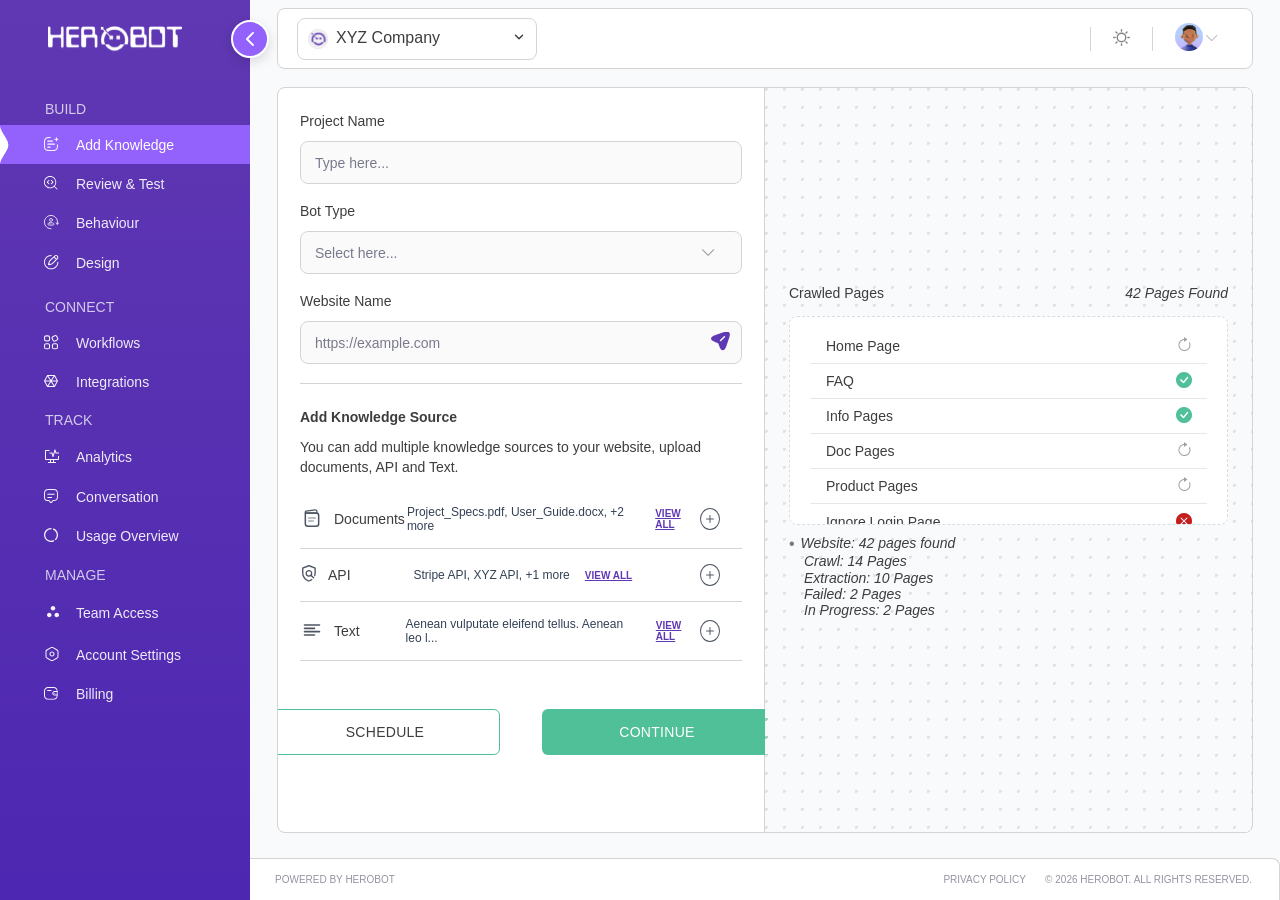
==== commit f6284a40: "Anand Changes 12 May Anand Changes Commit" ====
--- a/dashboard/add-knowledge-filled.html
+++ b/dashboard/add-knowledge-filled.html
@@ -1,218 +1,218 @@
-<!DOCTYPE html>
-<html lang="en" data-theme="light">
-<head>
-  <meta charset="UTF-8" />
-  <meta name="viewport" content="width=device-width, initial-scale=1.0" />
-  <title>Herobot Add Knowledge</title>
-  <link rel="preconnect" href="https://fonts.googleapis.com">
-  <link rel="preconnect" href="https://fonts.gstatic.com" crossorigin>
-  <link href="https://fonts.googleapis.com/css2?family=Intel+One+Mono:wght@400;500;700&display=swap" rel="stylesheet">
-  <link rel="stylesheet" href="https://cdn.jsdelivr.net/npm/bootstrap-icons@1.13.1/font/bootstrap-icons.min.css">
-  
-  <link rel="stylesheet" href="source/style.css">
-</head>
-<body>
-  <div class="app">
-    <aside class="sidebar">
-      <div class="logo-wrap">
-        <div class="logo" id="logo-big">
-          <img src="./images/logo.svg" alt="Herobot logo">
-        </div>
-        <div class="logo-icon" id="logo-small">
-          <img src="./images/Logos/White Icon.png" alt="Herobot logo">
-        </div>
-        <button class="collapse-btn" id="sidebarToggle" aria-label="Collapse sidebar" aria-expanded="true"><img src="images/arrow-left.svg"/></button>
-      </div>
-
-      <div class="nav-section-top">
-        <div class="nav-title">Build</div>
-        <ul class="sidebar-menu">
-          <li><a href="#" class="nav-item active"><span class="icon"><i><img src="./images/Navigation/addKnowledge.svg"/></i></span><span class="text">Add Knowledge</span></a></li>
-          <li><a href="#" class="nav-item"><span class="icon"><i><img src="./images/Navigation/reviewAndTest.svg"/></i></span><span class="text">Review &amp; Test</span></a></li>
-          <li><a href="#" class="nav-item"><span class="icon"><i><img src="./images/Navigation/Behaviour.svg"/></i></span><span class="text">Behaviour</span></a></li>
-          <li><a href="#" class="nav-item"><span class="icon"><i><img src="./images/Navigation/Design.svg"/></i></span><span class="text">Design</span></a></li>
-        </ul>
-      </div>
-
-      <div class="nav-section">
-        <div class="nav-title">Connect</div>
-        <ul class="sidebar-menu">
-          <li><a href="#" class="nav-item"><span class="icon"><i><img src="./images/Navigation/Workflows.svg"/></i></span><span class="text">Workflows</span></a></li>
-          <li><a href="#" class="nav-item"><span class="icon"><i><img src="./images/Navigation/Integrations.svg"/></i></span><span class="text">Integrations</span></a></li>
-        </ul>
-      </div>
-
-      <div class="nav-section">
-        <div class="nav-title">Track</div>
-        <ul class="sidebar-menu">
-          <li><a href="#" class="nav-item"><span class="icon"><i><img src="./images/Navigation/Analytics.svg"/></i></span><span class="text">Analytics</span></a></li>
-          <li><a href="#" class="nav-item"><span class="icon"><i><img src="./images/Navigation/Conversation.svg"/></i></span><span class="text">Conversation</span></a></li>
-          <li><a href="#" class="nav-item"><span class="icon"><i><img src="./images/Navigation/usageOverview.svg"/></i></span><span class="text">Usage Overview</span></a></li>
-        </ul>
-      </div>
-
-      <div class="nav-section">
-        <div class="nav-title">Manage</div>
-        <ul class="sidebar-menu">
-          <li><a href="#" class="nav-item"><span class="icon"><i><img src="./images/Navigation/team.svg"/></i></span><span class="text">Team Access</span></a></li>
-          <li><a href="#" class="nav-item"><span class="icon"><i><img src="./images/Navigation/accountSettings.svg"/></i></span><span class="text">Account Settings</span></a></li>
-          <li><a href="#" class="nav-item"><span class="icon"><i><img src="./images/Navigation/Billing.svg"/></i></span><span class="text">Billing</span></a></li>
-        </ul>
-      </div>
-    </aside>
-
-    <main class="main">
-      <header class="topbar">
-        <div class="topbar-left">
-          <div class="bot-selector">
-            <div class="leftIconLogo">
-              <img src="images/logo-icon.svg"/>
-              <span>XYZ Company</span>
-            </div>
-            <div class="rightIconselect">
-              <svg class="chevron" width="14" height="14" viewBox="0 0 24 24" fill="none" stroke="currentColor" stroke-width="2.5" stroke-linecap="round" stroke-linejoin="round">
-              <polyline points="6 9 12 15 18 9"></polyline>
-            </svg>
-            </div>
-          </div>
-        </div>
-
-        <span class="topbar-divider"></span>
-        <span class="top-icon">
-          <svg width="17" height="17" viewBox="0 0 24 24" fill="none" stroke="#848484" stroke-width="2" stroke-linecap="round" stroke-linejoin="round">
-                <circle cx="12" cy="12" r="6"></circle>
-                <line x1="12" y1="1" x2="12" y2="3"></line>
-                <line x1="12" y1="21" x2="12" y2="23"></line>
-                <line x1="4.22" y1="4.22" x2="5.64" y2="5.64"></line>
-                <line x1="18.36" y1="18.36" x2="19.78" y2="19.78"></line>
-                <line x1="1" y1="12" x2="3" y2="12"></line>
-                <line x1="21" y1="12" x2="23" y2="12"></line>
-                <line x1="4.22" y1="19.78" x2="5.64" y2="18.36"></line>
-                <line x1="18.36" y1="5.64" x2="19.78" y2="4.22"></line>
-              </svg>
-        </span>
-        <span class="topbar-divider"></span>
-        <div class="avatar-menu" id="avatarMenu">
-          <button class="avatar-trigger" id="avatarToggle" aria-label="Open user menu" aria-expanded="false" aria-haspopup="true">
-            <div class="avatar" aria-hidden="true"><img src="images/user.svg" alt="user"/></div>
-            <i class="bi bi-chevron-down top-icon"></i>
-          </button>
-          <div class="avatar-dropdown" id="avatarDropdown">
-            <a class="dropdown-item" href="#"><span><i class="bi bi-person"></i></span><span>My Profile</span></a>
-            <a class="dropdown-item" href="#"><span><i class="bi bi-gear"></i></span><span>Account Settings</span></a>
-            <div class="dropdown-divider"></div>
-            <a class="dropdown-item" href="#"><span><i class="bi bi-box-arrow-right"></i></span><span>Logout</span></a>
-          </div>
-        </div>
-      </header>
-
-      <section class="workspace">
-        <div class="left-pane">
-          <div class="field">
-            <label class="label">Project Name</label>
-            <input class="input" type="text" placeholder="Type here...">
-          </div>
-
-          <div class="field">
-            <label class="label">Bot Type</label>
-            <div class="select-wrap">
-              <select class="select">
-                <option value="">Select here...</option>
-                <option value="1">test 1</option>
-              </select>
-            </div>
-          </div>
-
-          <div class="field">
-            <label class="label">Website Name</label>
-            <div class="url-wrap">
-              <input class="input" type="text" placeholder="https://example.com">
-              <span class="send"><i><img src="images/send-active.svg"/></i></span>
-            </div>
-          </div>
-
-          <div class="divider"></div>
-
-          <h2 class="label addknowSource">Add Knowledge Source</h2>
-          <p class="section-copy">You can add multiple knowledge sources to your website, upload documents, API and Text.</p>
-
-          <div class="source-row">
-            <div class="divSource">
-              <div class="source-left"><span><i><img src="images/documents.svg"/></i></span><span>Documents</span></div>
-              <div class="source-middle"><span>Project_Specs.pdf, User_Guide.docx, +2 more</span></div>
-              <div class="source-right"><span><a href="">VIEW ALL</a></span></div>
-            </div>
-            <button class="plus open-modal" data-source="Documents" aria-label="Add Documents"><i class="bi bi-plus"></i></button>
-          </div>
-          <div class="source-row">
-            <div class="divSource">
-              <div class="source-left"><span><i><img src="images/api.svg"/></i></span><span>API</span></div>
-              <div class="source-middle"><span>Stripe API, XYZ API, +1 more</span></div>
-              <div class="source-right"><span><a href="">VIEW ALL</a></span></div>
-            </div>
-            <button class="plus open-modal" data-source="API" aria-label="Add API"><i class="bi bi-plus"></i></button>
-          </div>
-          <div class="source-row">
-            <div class="divSource">
-              <div class="source-left"><span><i><img src="images/text.svg"/></i></span><span>Text</span></div>
-              <div class="source-middle"><span>Aenean vulputate eleifend tellus. Aenean leo l...</span></div>
-              <div class="source-right"><span><a href="">VIEW ALL</a></span></div>
-            </div>
-            <button class="plus open-modal" data-source="Text" aria-label="Add Text"><i class="bi bi-plus"></i></button>
-          </div>
-
-          <div class="actions">
-            <button class="btn btn-outline">Schedule</button>
-            <button class="btn btn-primary">Continue</button>
-          </div>
-        </div>
-
-        <div class="right-pane">
-          <div class="card">
-            <div class="header">
-              <div>Crawled Pages</div>
-              <div class="count">42 Pages Found</div>
-            </div>
-            <div class="panel">
-              <div class="row"><span>Home Page</span><span class="right spinner"><i class="bi bi-arrow-clockwise"></i></span></div>
-              <div class="row"><span>FAQ</span><span class="right ok"><i class="bi bi-check-circle-fill"></i></span></div>
-              <div class="row"><span>Info Pages</span><span class="right ok"><i class="bi bi-check-circle-fill"></i></span></div>
-              <div class="row"><span>Doc Pages</span><span class="right spinner"><i class="bi bi-arrow-clockwise"></i></span></div>
-              <div class="row"><span>Product Pages</span><span class="right spinner"><i class="bi bi-arrow-clockwise"></i></span></div>
-              <div class="row"><span>Ignore Login Page</span><span class="right fail"><i class="bi bi-x-circle-fill"></i></span></div>
-            </div>
-            <div class="cardFooter">
-              <ul>
-                <li>
-                  <div><span class="bullet">•</span><span class="italic">Website: 42 pages found</span></div>
-                  <div><span class="italic bulletLeft">Crawl: 14 Pages</span></div>
-                  <div><span class="italic bulletLeft">Extraction: 10 Pages</span></div>
-                  <div><span class="italic bulletLeft">Failed: 2 Pages</span></div>
-                  <div><span class="italic bulletLeft">In Progress: 2 Pages</span></div>
-                </li>
-              </ul>
-            </div>
-          </div>
-        </div>
-      </section>
-
-      <footer class="footer">
-        <span>Powered by Herobot</span>
-        <span>Privacy Policy &nbsp; &nbsp; &nbsp; © 2026 Herobot. All rights reserved.</span>
-      </footer>
-    </main>
-  </div>
-
-
-<!-- Modal: always present in DOM, content injected dynamically by modal.js -->
-  <div class="overlay" id="overlay">
-    <div class="modal" id="modal" role="dialog" aria-modal="true" aria-labelledby="modalTitle">
-      <!-- Content rendered dynamically per source type (Documents / Text / API) -->
-    </div>
-  </div>
-
-  <!-- JS files loaded at end of body -->
-  <script src="source/javascript.js"></script>
-  <script src="source/modal.js"></script>
-</body>
-</html>
+<!DOCTYPE html>
+<html lang="en" data-theme="light">
+<head>
+  <meta charset="UTF-8" />
+  <meta name="viewport" content="width=device-width, initial-scale=1.0" />
+  <title>Herobot Add Knowledge</title>
+  <link rel="preconnect" href="https://fonts.googleapis.com">
+  <link rel="preconnect" href="https://fonts.gstatic.com" crossorigin>
+  <link href="https://fonts.googleapis.com/css2?family=Intel+One+Mono:wght@400;500;700&display=swap" rel="stylesheet">
+  <link rel="stylesheet" href="https://cdn.jsdelivr.net/npm/bootstrap-icons@1.13.1/font/bootstrap-icons.min.css">
+  <link rel="stylesheet" href="source/style.css">
+  <link rel="stylesheet" href="source/modal-extras.css">
+</head>
+<body>
+  <div class="app">
+    <aside class="sidebar">
+      <div class="logo-wrap">
+        <div class="logo" id="logo-big">
+          <img src="./images/logo.svg" alt="Herobot logo">
+        </div>
+        <div class="logo-icon" id="logo-small">
+          <img src="./images/Logos/White Icon.png" alt="Herobot logo">
+        </div>
+        <button class="collapse-btn" id="sidebarToggle" aria-label="Collapse sidebar" aria-expanded="true">
+          <img src="images/arrow-left.svg"/>
+        </button>
+      </div>
+
+      <div class="nav-section-top">
+        <div class="nav-title">Build</div>
+        <ul class="sidebar-menu">
+          <li><a href="#" class="nav-item active"><span class="icon"><i><img src="./images/Navigation/addKnowledge.svg"/></i></span><span class="text">Add Knowledge</span></a></li>
+          <li><a href="#" class="nav-item"><span class="icon"><i><img src="./images/Navigation/reviewAndTest.svg"/></i></span><span class="text">Review &amp; Test</span></a></li>
+          <li><a href="#" class="nav-item"><span class="icon"><i><img src="./images/Navigation/Behaviour.svg"/></i></span><span class="text">Behaviour</span></a></li>
+          <li><a href="#" class="nav-item"><span class="icon"><i><img src="./images/Navigation/Design.svg"/></i></span><span class="text">Design</span></a></li>
+        </ul>
+      </div>
+
+      <div class="nav-section">
+        <div class="nav-title">Connect</div>
+        <ul class="sidebar-menu">
+          <li><a href="#" class="nav-item"><span class="icon"><i><img src="./images/Navigation/Workflows.svg"/></i></span><span class="text">Workflows</span></a></li>
+          <li><a href="#" class="nav-item"><span class="icon"><i><img src="./images/Navigation/Integrations.svg"/></i></span><span class="text">Integrations</span></a></li>
+        </ul>
+      </div>
+
+      <div class="nav-section">
+        <div class="nav-title">Track</div>
+        <ul class="sidebar-menu">
+          <li><a href="#" class="nav-item"><span class="icon"><i><img src="./images/Navigation/Analytics.svg"/></i></span><span class="text">Analytics</span></a></li>
+          <li><a href="#" class="nav-item"><span class="icon"><i><img src="./images/Navigation/Conversation.svg"/></i></span><span class="text">Conversation</span></a></li>
+          <li><a href="#" class="nav-item"><span class="icon"><i><img src="./images/Navigation/usageOverview.svg"/></i></span><span class="text">Usage Overview</span></a></li>
+        </ul>
+      </div>
+
+      <div class="nav-section">
+        <div class="nav-title">Manage</div>
+        <ul class="sidebar-menu">
+          <li><a href="#" class="nav-item"><span class="icon"><i><img src="./images/Navigation/team.svg"/></i></span><span class="text">Team Access</span></a></li>
+          <li><a href="#" class="nav-item"><span class="icon"><i><img src="./images/Navigation/accountSettings.svg"/></i></span><span class="text">Account Settings</span></a></li>
+          <li><a href="#" class="nav-item"><span class="icon"><i><img src="./images/Navigation/Billing.svg"/></i></span><span class="text">Billing</span></a></li>
+        </ul>
+      </div>
+    </aside>
+
+    <main class="main">
+      <header class="topbar">
+        <div class="topbar-left">
+          <div class="bot-selector">
+            <div class="leftIconLogo">
+              <img src="images/logo-icon.svg"/>
+              <span>XYZ Company</span>
+            </div>
+            <div class="rightIconselect">
+              <svg class="chevron" width="14" height="14" viewBox="0 0 24 24" fill="none" stroke="currentColor" stroke-width="2.5" stroke-linecap="round" stroke-linejoin="round">
+              <polyline points="6 9 12 15 18 9"></polyline>
+            </svg>
+            </div>
+          </div>
+        </div>
+        <span class="topbar-divider"></span>
+        <span class="top-icon">
+          <svg width="17" height="17" viewBox="0 0 24 24" fill="none" stroke="#848484" stroke-width="2" stroke-linecap="round" stroke-linejoin="round">
+            <circle cx="12" cy="12" r="6"></circle>
+            <line x1="12" y1="1" x2="12" y2="3"></line>
+            <line x1="12" y1="21" x2="12" y2="23"></line>
+            <line x1="4.22" y1="4.22" x2="5.64" y2="5.64"></line>
+            <line x1="18.36" y1="18.36" x2="19.78" y2="19.78"></line>
+            <line x1="1" y1="12" x2="3" y2="12"></line>
+            <line x1="21" y1="12" x2="23" y2="12"></line>
+            <line x1="4.22" y1="19.78" x2="5.64" y2="18.36"></line>
+            <line x1="18.36" y1="5.64" x2="19.78" y2="4.22"></line>
+          </svg>
+        </span>
+        <span class="topbar-divider"></span>
+        <div class="avatar-menu" id="avatarMenu">
+          <button class="avatar-trigger" id="avatarToggle" aria-label="Open user menu" aria-expanded="false" aria-haspopup="true">
+            <div class="avatar" aria-hidden="true"><img src="images/user.svg" alt="user"/></div>
+            <i class="bi bi-chevron-down top-icon"></i>
+          </button>
+          <div class="avatar-dropdown" id="avatarDropdown">
+            <a class="dropdown-item" href="#"><span><i class="bi bi-person"></i></span><span>My Profile</span></a>
+            <a class="dropdown-item" href="#"><span><i class="bi bi-gear"></i></span><span>Account Settings</span></a>
+            <div class="dropdown-divider"></div>
+            <a class="dropdown-item" href="#"><span><i class="bi bi-box-arrow-right"></i></span><span>Logout</span></a>
+          </div>
+        </div>
+      </header>
+
+      <section class="workspace">
+        <div class="left-pane">
+          <div class="field">
+            <label class="label">Project Name</label>
+            <input class="input" type="text" placeholder="Type here...">
+          </div>
+
+          <div class="field">
+            <label class="label">Bot Type</label>
+            <div class="select-wrap">
+              <select class="select">
+                <option value="">Select here...</option>
+                <option value="1">test 1</option>
+              </select>
+            </div>
+          </div>
+
+          <div class="field">
+            <label class="label">Website Name</label>
+            <div class="url-wrap">
+              <input class="input" type="text" placeholder="https://example.com">
+              <span class="send"><i><img src="images/send-active.svg"/></i></span>
+            </div>
+          </div>
+
+          <div class="divider"></div>
+
+          <h2 class="label addknowSource">Add Knowledge Source</h2>
+          <p class="section-copy">You can add multiple knowledge sources to your website, upload documents, API and Text.</p>
+
+          <div class="source-row">
+            <div class="divSource">
+              <div class="source-left"><span><i><img src="images/documents.svg"/></i></span><span>Documents</span></div>
+              <div class="source-middle"><span>Project_Specs.pdf, User_Guide.docx, +2 more</span></div>
+              <div class="source-right"><span><a href="#" class="view-all-link" data-source="Documents">VIEW ALL</a></span></div>
+            </div>
+            <button class="plus open-modal" data-source="Documents" aria-label="Add Documents"><i class="bi bi-plus"></i></button>
+          </div>
+          <div class="source-row">
+            <div class="divSource">
+              <div class="source-left"><span><i><img src="images/api.svg"/></i></span><span>API</span></div>
+              <div class="source-middle"><span>Stripe API, XYZ API, +1 more</span></div>
+              <div class="source-right"><span><a href="#" class="view-all-link" data-source="API">VIEW ALL</a></span></div>
+            </div>
+            <button class="plus open-modal" data-source="API" aria-label="Add API"><i class="bi bi-plus"></i></button>
+          </div>
+          <div class="source-row">
+            <div class="divSource">
+              <div class="source-left"><span><i><img src="images/text.svg"/></i></span><span>Text</span></div>
+              <div class="source-middle"><span>Aenean vulputate eleifend tellus. Aenean leo l...</span></div>
+              <div class="source-right"><span><a href="#" class="view-all-link" data-source="Text">VIEW ALL</a></span></div>
+            </div>
+            <button class="plus open-modal" data-source="Text" aria-label="Add Text"><i class="bi bi-plus"></i></button>
+          </div>
+
+          <div class="actions">
+            <button class="btn btn-outline">Schedule</button>
+            <button class="btn btn-primary">Continue</button>
+          </div>
+        </div>
+
+        <div class="right-pane">
+          <div class="card">
+            <div class="header">
+              <div>Crawled Pages</div>
+              <div class="count">42 Pages Found</div>
+            </div>
+            <div class="panel">
+              <div class="row"><span>Home Page</span><span class="right spinner"><i class="bi bi-arrow-clockwise"></i></span></div>
+              <div class="row"><span>FAQ</span><span class="right ok"><i class="bi bi-check-circle-fill"></i></span></div>
+              <div class="row"><span>Info Pages</span><span class="right ok"><i class="bi bi-check-circle-fill"></i></span></div>
+              <div class="row"><span>Doc Pages</span><span class="right spinner"><i class="bi bi-arrow-clockwise"></i></span></div>
+              <div class="row"><span>Product Pages</span><span class="right spinner"><i class="bi bi-arrow-clockwise"></i></span></div>
+              <div class="row"><span>Ignore Login Page</span><span class="right fail"><i class="bi bi-x-circle-fill"></i></span></div>
+            </div>
+            <div class="cardFooter">
+              <ul>
+                <li>
+                  <div><span class="bullet">•</span><span class="italic">Website: 42 pages found</span></div>
+                  <div><span class="italic bulletLeft">Crawl: 14 Pages</span></div>
+                  <div><span class="italic bulletLeft">Extraction: 10 Pages</span></div>
+                  <div><span class="italic bulletLeft">Failed: 2 Pages</span></div>
+                  <div><span class="italic bulletLeft">In Progress: 2 Pages</span></div>
+                </li>
+              </ul>
+            </div>
+          </div>
+        </div>
+      </section>
+
+      <footer class="footer">
+        <span>Powered by Herobot</span>
+        <span>Privacy Policy &nbsp; &nbsp; &nbsp; © 2026 Herobot. All rights reserved.</span>
+      </footer>
+    </main>
+  </div>
+
+  <!-- Modal: always present in DOM, content injected dynamically by modal.js -->
+  <div class="overlay" id="overlay">
+    <div class="modal" id="modal" role="dialog" aria-modal="true" aria-labelledby="modalTitle">
+      <!-- Content rendered dynamically per source type (Documents / Text / API) -->
+    </div>
+  </div>
+
+  <!-- JS files loaded at end of body -->
+  <script src="source/javascript.js"></script>
+  <script src="source/modal.js"></script>
+</body>
+</html>
--- a/dashboard/source/style.css
+++ b/dashboard/source/style.css
@@ -1,1627 +1,1859 @@
-:root {
-	--font-body: 'Inter', sans-serif;
-	--font-display: 'Inter', sans-serif;
-	--sidebar: #6038B3;
-	--sidebar-dark: #4d27b1;
-	--sidebar-light: #7e5ae7;
-	--accent: #9361FC;
-	--page-bg: #F9FAFC;
-	--panel: #ffffff;
-	--panel-soft: #fafafa;
-	--text: #3d3d3d;
-	--muted: #797B8D;
-	--border: #d4d4d4;
-	--border-body: #d4d4d4;
-	--success: #50C099;
-	--success-dark: #45b288;
-	--shadow: 0 10px 24px rgba(21, 16, 38, 0.06);
-	--radius: 10px;
-}
-
-* {
-	box-sizing: border-box;
-	margin: 0;
-	padding: 0;
-}
-
-a,
-button,
-input,
-select {
-	transition: all 0.22s ease;
-}
-
-button {
-	cursor: pointer;
-}
-
-.sidebar-menu {
-	list-style: none;
-	margin: 0;
-	padding: 0;
-}
-
-.sidebar-menu li {
-	list-style: none;
-}
-
-body {
-	font-family: var(--font-body);
-	background: var(--page-bg);
-	color: var(--text);
-	min-height: 100vh;
-}
-
-.app {
-	display: grid;
-	grid-template-columns: 250px 1fr;
-	min-height: 100vh;
-	transition: grid-template-columns 220ms ease;
-}
-
-.app.sidebar-collapsed {
-	grid-template-columns: 84px 1fr;
-}
-
-.sidebar {
-	background: linear-gradient(180deg, var(--sidebar) 0%, var(--sidebar-dark) 100%);
-	color: white;
-	padding: 25px 0 16px;
-	position: relative;
-	transition: padding 220ms ease;
-}
-
-.logo-wrap {
-	padding: 0 48px 26px;
-	display: flex;
-	align-items: center;
-	justify-content: space-between;
-}
-
-.logo {
-	display: flex;
-	align-items: center;
-	gap: 10px;
-	font-family: var(--font-display);
-	font-size: 17px;
-	letter-spacing: 0.5px;
-	font-weight: 700;
-}
-
-.logo img {
-	max-width: 145px;
-	object-fit: contain;
-	filter: brightness(0) invert(1);
-}
-
-.logo-icon {
-	display: none;
-	align-items: center;
-	gap: 10px;
-	font-family: var(--font-display);
-	font-size: 17px;
-	letter-spacing: 0.5px;
-	font-weight: 700;
-}
-
-.logo-icon img {
-	max-width: 50px;
-	object-fit: contain;
-	filter: brightness(0) invert(1);
-}
-
-.collapse-btn {
-	width: 38px;
-	height: 38px;
-	position: absolute;
-	right: -19px;
-	z-index: 9;
-	border-radius: 50%;
-	border: 2px solid #fff;
-	display: grid;
-	place-items: center;
-	background: var(--accent);
-	color: white;
-	font-size: 18px;
-	box-shadow: 0 4px 12px rgba(0, 0, 0, 0.14);
-	transition: transform 220ms ease, background 220ms ease;
-}
-
-.app.sidebar-collapsed .logo-wrap {
-	padding-inline: 12px;
-	justify-content: center;
-	flex-direction: column;
-	gap: 10px;
-}
-
-.app.sidebar-collapsed .logo span,
-.app.sidebar-collapsed .nav-title,
-.app.sidebar-collapsed .nav-item .text {
-	display: none;
-}
-
-.app.sidebar-collapsed .nav-item {
-	justify-content: center;
-	padding-inline: 10px;
-}
-
-.app.sidebar-collapsed .nav-item .icon {
-	width: auto;
-	font-size: 16px;
-}
-
-.app.sidebar-collapsed .collapse-btn {
-	transform: rotate(180deg);
-}
-
-
-.nav-section-top {
-	padding: 10px 0 4px;
-}
-
-.nav-title {
-	padding: 0 28px;
-	margin: 12px 0 8px 17px;
-	font-size: 14px;
-	text-transform: uppercase;
-
-	color: rgba(255, 255, 255, 0.74);
-
-}
-
-.nav-item {
-	display: flex;
-	align-items: center;
-	gap: 18px;
-	color: rgba(255, 255, 255, 0.9);
-	text-decoration: none;
-	padding: 11.5px 14px 11.5px 44px;
-	font-size: 14px;
-	position: relative;
-	line-height: 100%;
-}
-
-.nav-item .icon {
-	width: 14px;
-	text-align: center;
-	opacity: 0.95;
-	font-size: 14px;
-}
-
-.nav-item.active {
-	background: #9361FC;
-	color: #fff;
-}
-
-.nav-item.active::before {
-	content: "";
-	position: absolute;
-	left: 0;
-	top: 0;
-	bottom: 0;
-	width: 14px;
-	background-image: url('../images/left-nav-active.svg');
-	background-position: center;
-	background-repeat: no-repeat;
-
-}
-
-.main {
-	display: flex;
-	flex-direction: column;
-	gap: 10px;
-}
-
-.topbar {
-	height: 61px;
-	background: var(--panel);
-	border: 0.5px solid var(--border);
-	border-radius: 8px;
-	box-shadow: 0 1px 2px rgba(0, 0, 0, 0.02);
-	display: flex;
-	align-items: center;
-	justify-content: flex-end;
-	padding: 0 33px;
-	gap: 22px;
-	position: relative;
-	margin: 8px 27px 0px;
-}
-
-.topbar-divider {
-	width: 1px;
-	height: 24px;
-	background: var(--border);
-}
-
-.top-icon {
-	color: #b3b3bb;
-	font-size: 14px;
-	font-weight: bolder;
-}
-
-.avatar-trigger {
-	display: inline-flex;
-	align-items: center;
-	gap: 2px;
-	background: transparent;
-	border-radius: 999px;
-	border: 0;
-	cursor: pointer;
-	position: relative;
-}
-
-.avatar-dropdown {
-	position: absolute;
-	top: calc(100% + 10px);
-	right: 0;
-	width: 190px;
-	background: #fff;
-	border: 1px solid var(--border);
-	border-radius: 10px;
-	box-shadow: 0 14px 30px rgba(37, 24, 78, 0.12);
-	padding: 8px;
-	display: none;
-	z-index: 20;
-}
-
-.avatar-menu.open .avatar-dropdown {
-	display: block;
-}
-
-.dropdown-item {
-	display: flex;
-	align-items: center;
-	gap: 10px;
-	width: 100%;
-	padding: 10px 12px;
-	border-radius: 8px;
-	color: #4d4d55;
-	text-decoration: none;
-	font-size: 14px;
-}
-
-.dropdown-item:hover {
-	background: #f5f3fd;
-	color: var(--sidebar-dark);
-}
-
-.dropdown-divider {
-	height: 1px;
-	background: var(--border);
-	margin: 6px 4px;
-}
-
-.workspace {
-	flex: 1;
-	background: var(--panel);
-	border: 0.5px solid var(--border-body);
-	border-radius: 8px;
-	overflow: hidden;
-	display: grid;
-	grid-template-columns: 1.02fr 1fr;
-	margin: 8px 27px 15px;
-}
-
-.left-pane {
-	padding: 25px 22px 15px;
-	border-right: 0.5px solid var(--border-body);
-}
-
-.field {
-	margin-bottom: 19px;
-}
-
-.label {
-	display: block;
-	margin-bottom: 12px;
-	font-size: 14px;
-	font-weight: 500;
-	color: var(--text);
-}
-
-.addknowSource {
-	font-weight: 600;
-}
-
-.input,
-.select {
-	width: 100%;
-	height: 43px;
-	border: 0.5px solid var(--border-body);
-	border-radius: 8px;
-	background: #FAFAFA;
-	padding: 0 14px;
-	color: var(--text);
-	font-size: 14px;
-	font-weight: 400;
-}
-
-input::placeholder {
-	color: var(--muted);
-}
-
-select {
-	/* Remove default arrow */
-	-webkit-appearance: none;
-	/* Safari and Chrome */
-	-moz-appearance: none;
-	/* Firefox */
-	appearance: none;
-	/* Standard */
-
-	/* For Internet Explorer */
-	&::-ms-expand {
-		display: none;
-	}
-}
-
-.select-wrap {
-	position: relative;
-}
-
-.select-wrap::after {
-	content: '\f282';
-	position: absolute;
-	right: 26px;
-	top: 50%;
-	transform: translateY(-50%);
-	color: #8f8f97;
-	pointer-events: none;
-	font-size: 15px;
-	font-family: 'bootstrap-icons';
-}
-
-.url-wrap {
-	position: relative;
-}
-
-.send {
-	position: absolute;
-	right: 12px;
-	top: 50%;
-	transform: translateY(-50%);
-	color: #9b87d8;
-	font-size: 16px;
-}
-
-.divider {
-	height: 0.5px;
-	background: var(--border);
-	margin: 14px 0 25px;
-}
-
-.section-title {
-	font-size: 22px;
-	font-weight: 600;
-	margin-bottom: 4px;
-}
-
-.section-copy {
-	font-size: 14px;
-	color: var(--text);
-	line-height: 1.45;
-	margin-bottom: 13px;
-	font-weight: 300;
-}
-
-.source-row {
-	display: flex;
-	align-items: center;
-	justify-content: space-between;
-	padding: 15px 2px;
-	border-bottom: 0.5px solid var(--border);
-	font-size: 14px;
-}
-
-.source-row .divSource {
-	display: flex;
-	width: 100%;
-}
-
-.source-left {
-	display: flex;
-	align-items: center;
-	gap: 12px;
-	color: var(--text);
-	font-weight: 400;
-	width: 28%;
-}
-
-.source-middle {
-	display: flex;
-	align-items: center;
-	gap: 12px;
-	color: #334155;
-	font-weight: 500;
-	font-size: 12px;
-}
-
-.source-right {
-	display: flex;
-	align-items: center;
-	gap: 12px;
-	color: #6038B3;
-	font-weight: 700;
-	font-size: 10px;
-	margin-left: 15px;
-}
-
-.source-right a {
-	color: #6038B3;
-}
-
-.plus {
-	width: 22px;
-	height: 22px;
-	border: 1px solid #4D5562;
-	color: #4D5562;
-	border-radius: 50%;
-	display: grid;
-	place-items: center;
-	font-size: 16px;
-	line-height: 1;
-	margin-right: 20px;
-	background: transparent;
-}
-
-.actions {
-	display: flex;
-	gap: 42px;
-	padding-top: 48px;
-	justify-content: center;
-}
-
-.btn {
-	min-width: 230px;
-	height: 46px;
-	border-radius: 6px;
-	font-size: 14px;
-	font-weight: 500;
-	letter-spacing: 0.02em;
-	text-transform: uppercase;
-}
-
-.btn-outline {
-	border: 1px solid #50C099;
-	color: var(--text);
-	background: #fff;
-}
-
-.btn-primary {
-	background: var(--success);
-	color: #fff;
-	border: 1px solid transparent;
-}
-
-.right-pane {
-	background:
-		radial-gradient(circle at 1px 1px, #d4d4d4a8 1.9px, #F9FAFC 0);
-	background-size: 18px 18px;
-	display: grid;
-	place-items: center;
-	position: relative;
-}
-
-.empty {
-	text-align: center;
-	color: #3d3d3d;
-}
-
-.empty-icons {
-	display: flex;
-	align-items: flex-end;
-	justify-content: center;
-	gap: 90px;
-	margin-bottom: 30px;
-	font-size: 34px;
-	color: #a7a7af;
-}
-
-.empty h3 {
-	font-size: 16px;
-	font-weight: 600;
-	color: var(--text);
-	margin-bottom: 20px;
-}
-
-.empty p {
-	font-size: 14px;
-	color: var(--text);
-	margin-bottom: 60px;
-	font-weight: 300;
-}
-
-.footer {
-	display: flex;
-	justify-content: space-between;
-	color: #9494A2;
-	font-size: 10px;
-	font-weight: 400;
-	padding: 15px 27px 15px 25px;
-	text-transform: uppercase;
-	background: #fff;
-	border: 0.5px solid var(--border);
-	border-left: 0;
-	border-bottom: 0;
-	border-radius: 0 8px 0 0;
-}
-
-
-.nav-item:hover {
-	background: #9f74fa;
-	color: #fff;
-}
-
-.collapse-btn:hover {
-	background: #c2a8ff;
-	transform: translateY(-1px);
-}
-
-.top-icon-btn {
-	width: 28px;
-	height: 28px;
-	display: grid;
-	place-items: center;
-	border-radius: 50%;
-	color: #ababb5;
-	text-decoration: none;
-}
-
-.top-icon-btn:hover {
-	background: #f5f4fb;
-	color: var(--sidebar-dark);
-}
-
-.input:hover,
-.select:hover {
-	border-color: #cfcfda;
-	background: #fff;
-}
-
-.input:focus,
-.select:focus {
-	outline: none;
-	border-color: #a78bfa;
-	box-shadow: 0 0 0 3px rgba(167, 139, 250, 0.14);
-	background: #fff;
-}
-
-.source-row {
-	cursor: pointer;
-	transition: background 0.22s ease;
-}
-
-.source-row:hover {
-	background: #faf8ff;
-}
-
-.plus:hover {
-	background: #f2efff;
-	border-color: var(--sidebar-light);
-	color: var(--sidebar-dark);
-	transform: scale(1.05);
-}
-
-.btn:hover {
-	transform: translateY(-1px);
-	box-shadow: 0 10px 18px rgba(69, 57, 116, 0.08);
-}
-
-.btn-outline:hover {
-	background: #eefaf5;
-	border-color: #58b99a;
-	color: #2d5d4e;
-}
-
-.btn-primary:hover {
-	background: var(--success-dark);
-}
-
-/*Modal Popup CSS Start*/
-:root {
-	--bg-modal: rgba(0, 0, 0, .35);
-	--card-modal: #fff;
-	--line-modal: #e6e6e6;
-	--green-modal: #50C099;
-	--green-dark-modal: #35b184;
-	--purple-modal: #6941C6;
-	--shadow-modal: 0 12px 30px rgba(0, 0, 0, .18);
-}
-
-.overlay {
-	position: fixed;
-	inset: 0;
-	background: var(--bg-modal);
-	display: none;
-	place-items: center;
-	padding: 18px;
-}
-
-.show {
-	display: grid;
-}
-
-.modal {
-	width: min(640px, 100%);
-	background: var(--card-modal);
-	border-radius: 18px;
-	box-shadow: var(--shadow-modal);
-	padding: 24px 24px 22px;
-	transform: scale(.98) translateY(4px);
-	opacity: 1;
-	transition: transform .22s ease, opacity .22s ease;
-	position: relative;
-}
-
-.modal.closing {
-	transform: scale(.95) translateY(12px);
-	opacity: 0;
-}
-
-.modal .top {
-	display: flex;
-	align-items: flex-start;
-	justify-content: space-between;
-	gap: 16px;
-	margin-bottom: 6px;
-}
-
-.modal h2 {
-	margin: 0;
-	font-size: 16px;
-	line-height: 28px;
-	color: var(--text);
-	font-weight: 600;
-}
-
-.modal .subtitle {
-	margin: 8px 0 0;
-	color: var(--text);
-	font-size: 14px;
-	font-weight: 400;
-	line-height: 20px;
-}
-
-.modal .close {
-	border: 0;
-	background: transparent;
-	cursor: pointer;
-	padding: 0 2px;
-}
-
-.modal .dropzone {
-	cursor: pointer;
-	margin-top: 18px;
-	border: 1px solid #e5e5e5;
-	border-radius: 12px;
-	min-height: 124px;
-	padding: 18px;
-	display: grid;
-	place-items: center;
-	text-align: center;
-	background: #fff;
-	transition: border-color .18s ease, background .18s ease, box-shadow .18s ease;
-}
-
-.modal .dropzone.dragover {
-	border-color: var(--green-modal);
-	background: #f4fffb;
-	box-shadow: inset 0 0 0 1px rgba(82, 197, 156, .15);
-}
-
-.modal .drop-inner {
-	max-width: 520px;
-	width: 100%;
-}
-
-.modal .icon-wrap {
-	width: 46px;
-	height: 46px;
-	margin: 0 auto 10px;
-	border-radius: 50%;
-	background: #fafafa;
-	display: grid;
-	place-items: center;
-	color: #666;
-	box-shadow: 0 0 0 6px rgba(0, 0, 0, .02);
-}
-
-.modal .icon-wrap svg {
-	width: 24px;
-	height: 24px;
-}
-
-.modal .upload-text {
-	font-size: 14px;
-	color: var(--text);
-	margin: 0;
-	font-weight: 400;
-}
-
-.modal .upload-link {
-	color: var(--purple-modal);
-	font-weight: 600;
-	cursor: pointer;
-	font-size: 14px;
-	line-height: 20px;
-}
-
-.modal .formats {
-	margin-top: 6px;
-	font-size: 12px;
-	line-height: 18px;
-	color: var(--text);
-	font-weight: 400;
-}
-
-.modal input[type="file"] {
-	display: none;
-}
-
-.modal .file-list {
-	margin-top: 14px;
-	display: grid;
-	gap: 10px;
-}
-
-.modal .file-item {
-	display: grid;
-	grid-template-columns: 36px 1fr auto;
-	align-items: center;
-	gap: 12px;
-	padding: 10px 12px;
-	border: 1px solid var(--line-modal);
-	border-radius: 12px;
-	background: #fff;
-}
-
-.modal .file-icon {
-	width: 36px;
-	height: 36px;
-	border-radius: 10px;
-	background: #f4f6f8;
-	display: grid;
-	place-items: center;
-	color: #666;
-	font-size: 14px;
-	font-weight: 700;
-	text-transform: uppercase;
-}
-
-.modal .file-meta {
-	min-width: 0;
-}
-
-.modal .file-name {
-	font-size: 14px;
-	color: #3c3c3c;
-	white-space: nowrap;
-	overflow: hidden;
-	text-overflow: ellipsis;
-}
-
-.modal .file-size {
-	font-size: 12px;
-	color: var(--muted);
-	margin-top: 2px;
-}
-
-.modal .remove {
-	border: 0;
-	background: #f4f4f4;
-	color: #777;
-	width: 28px;
-	height: 28px;
-	border-radius: 50%;
-	cursor: pointer;
-	font-size: 18px;
-	line-height: 1;
-}
-
-.modal .progress-wrap {
-	display: none;
-	margin-top: 14px;
-	padding: 12px;
-	border: 1px solid var(--line-modal);
-	border-radius: 12px;
-}
-
-.modal .progress-label {
-	display: flex;
-	justify-content: space-between;
-	color: #666;
-	font-size: 13px;
-	margin-bottom: 8px;
-}
-
-.modal .bar {
-	width: 100%;
-	height: 10px;
-	background: #eef1f4;
-	border-radius: 999px;
-	overflow: hidden;
-}
-
-.modal .bar>span {
-	display: block;
-	height: 100%;
-	width: 0%;
-	border-radius: 999px;
-	background: linear-gradient(90deg, var(--green-modal), var(--green-dark-modal));
-	transition: width .16s linear;
-}
-
-.modal .success {
-	display: none;
-	margin-top: 14px;
-	padding: 12px 14px;
-	background: #eefaf3;
-	border: 1px solid #cfeedd;
-	color: #2c7a52;
-	border-radius: 12px;
-	font-size: 14px;
-}
-
-.modal .actions {
-	display: grid;
-	grid-template-columns: 1fr 1fr;
-	gap: 12px;
-	margin-top: 18px;
-	padding-top: 0;
-}
-
-.modal .btn {
-	height: 44px;
-	border-radius: 8px;
-	font-weight: 600;
-	font-size: 16px;
-	cursor: pointer;
-	border: 1px solid transparent;
-	min-width: 290px;
-}
-
-.modal .cancel {
-	background: #fff;
-	color: var(--text);
-	border-color: #50C099;
-}
-
-.modal .upload {
-	background: var(--green-modal);
-	color: #fff;
-}
-
-.modal .upload:disabled {
-	opacity: .7;
-	cursor: not-allowed;
-}
-
-@media (max-width: 560px) {
-	.modal {
-		padding: 20px 16px 16px;
-		border-radius: 14px;
-	}
-
-	.modal .actions {
-		grid-template-columns: 1fr;
-	}
-}
-
-
-/* New Modals Start */
-/* ─────────────────────────────────────────────
-        modal-extras.css
-        Append these rules into your source/style.css
-        (or link this file separately in index.html)
-      ───────────────────────────────────────────── */
-
-/* Shared field wrapper */
-.modal-field {
-	display: flex;
-	flex-direction: column;
-	gap: 8px;
-	margin-bottom: 18px;
-}
-
-/* Field label */
-.modal-label {
-	font-size: 14px;
-	font-weight: 500;
-	color: #3d3d3d;
-	line-height: 20px;
-}
-
-.modal-label .optional {
-	font-weight: 400;
-	color: #999;
-	font-size: 12px;
-}
-
-/* Text input */
-.modal-input {
-	width: 100%;
-	padding: 12px 14px;
-	border: 0.5px solid #d4d4d4;
-	border-radius: 8px;
-	font-size: 16px;
-	color: #737373;
-	background: #fafafa;
-	outline: none;
-	transition: border-color 0.2s;
-	box-sizing: border-box;
-	line-height: 24px;
-}
-
-.modal-input:focus {
-	border-color: #a78bfa;
-	background: #fff;
-}
-
-.modal-input::placeholder {
-	color: #bbb;
-}
-
-/* Textarea */
-.modal-textarea {
-	width: 100%;
-	min-height: 140px;
-	padding: 12px 14px;
-	border: 0.5px solid #d4d4d4;
-	border-radius: 10px;
-	font-size: 16px;
-	color: #737373;
-	background: #fafafa;
-	outline: none;
-	resize: vertical;
-	transition: border-color 0.2s;
-	box-sizing: border-box;
-	font-family: inherit;
-	line-height: 24px;
-}
-
-.modal-textarea:focus {
-	border-color: #a78bfa;
-	background: #fff;
-}
-
-.modal-textarea::placeholder {
-	color: #bbb;
-}
-
-/* Character counter */
-.char-count {
-	font-size: 12px;
-	color: #999;
-	text-align: left;
-	margin-top: 4px;
-}
-
-/* Select wrapper */
-.modal-select-wrap {
-	position: relative;
-}
-
-.modal-select-wrap::after {
-	content: '▾';
-	position: absolute;
-	right: 14px;
-	top: 50%;
-	transform: translateY(-50%);
-	color: #888;
-	pointer-events: none;
-}
-
-.modal-select {
-	width: 100%;
-	padding: 12px 14px;
-	border: 1.5px solid #e0e0e0;
-	border-radius: 10px;
-	font-size: 14px;
-	color: #1a1a1a;
-	background: #fafafa;
-	outline: none;
-	appearance: none;
-	cursor: pointer;
-	transition: border-color 0.2s;
-	box-sizing: border-box;
-}
-
-.modal-select:focus {
-	border-color: #a78bfa;
-}
-
-/* Modal action buttons row */
-.modal-actions {
-	display: flex;
-	gap: 12px;
-	margin-top: 8px;
-}
-
-
-/*Modal Popup CSS End*/
-
-
-@media (max-width: 980px) {
-	.app {
-		grid-template-columns: 80px 1fr;
-	}
-
-	.logo span,
-	.nav-title,
-	.nav-item span.text {
-		display: none;
-	}
-
-	.logo-wrap {
-		justify-content: center;
-	}
-
-	.collapse-btn {
-		display: none;
-	}
-
-	.nav-item {
-		justify-content: center;
-		padding-inline: 10px;
-	}
-
-	.workspace {
-		grid-template-columns: 1fr;
-	}
-
-	.left-pane {
-		border-right: 0;
-		border-bottom: 1px solid var(--border);
-	}
-
-	.actions {
-		gap: 16px;
-		flex-wrap: wrap;
-	}
-}
-
-@media (max-width: 700px) {
-	.app {
-		grid-template-columns: 1fr;
-	}
-
-	.sidebar {
-		display: none;
-	}
-
-	.main {
-		padding: 8px;
-	}
-
-	.workspace {
-		border-radius: 10px;
-	}
-
-	.actions {
-		flex-direction: column;
-	}
-
-	.btn {
-		width: 100%;
-		min-width: 0;
-	}
-
-	.empty h3 {
-		font-size: 22px;
-	}
-
-	.empty p {
-		font-size: 14px;
-	}
-
-	.footer {
-		flex-direction: column;
-		gap: 6px;
-	}
-}
-
-/* CSS for add-knowledge-filled screen Start */
-.card {
-	width: 439px;
-	height: 348px;
-	padding: 0 0 0 0;
-	background: var(--bg);
-	overflow: hidden;
-}
-
-.card .header {
-	display: flex;
-	align-items: flex-end;
-	justify-content: space-between;
-	padding: 0 0 8px 0;
-	margin: 0 0 8px 0;
-	font-size: 14px;
-	font-weight: 500;
-	color: #3D3D3D;
-	line-height: 1;
-}
-
-.card .header .count {
-	font-size: 14px;
-	font-weight: 500;
-	color: #3d3d3d;
-	font-style: italic;
-}
-
-.panel {
-	border: 1px dashed #d9dde1;
-	border-radius: 8px;
-	padding: 12px 20px;
-	background: #fff;
-	height: 209px;
-	overflow: auto;
-}
-
-.panel .row {
-	height: 35px;
-	display: flex;
-	align-items: center;
-	justify-content: space-between;
-	padding: 0 12px 0 16px;
-	border-bottom: 1px solid #e5e8eb;
-	font-size: 14px;
-	font-weight: 400;
-	color: #3d3d3d;
-	background: #fff;
-}
-
-.row:last-child {
-	border-bottom: none;
-}
-
-.row .right {
-	font-size: 16px;
-	display: inline-flex;
-	align-items: center;
-	justify-content: center;
-	width: 22px;
-	height: 22px;
-}
-
-.spinner {
-	color: #9aa0a6;
-	animation: spin 1.2s linear infinite;
-}
-
-.ok {
-	color: var(--green);
-}
-
-.fail {
-	color: var(--red);
-}
-
-@keyframes spin {
-	from {
-		transform: rotate(0deg);
-	}
-
-	to {
-		transform: rotate(360deg);
-	}
-}
-
-.cardFooter {
-	padding: 10px 0 0 0;
-	font-size: 14px;
-	color: #3d3d3d;
-	line-height: 1.15;
-	font-style: italic;
-	font-weight: 300;
-}
-
-.cardFooter .bullet {
-	font-size: 16px;
-	vertical-align: middle;
-	margin-right: 6px;
-	color: #7a7a7a;
-	font-style: normal;
-}
-
-.cardFooter .italic {
-	font-style: italic;
-}
-
-.bulletLeft {
-	padding-left: 15px;
-}
-
-.bi-check-circle-fill::before {
-	color: #50C099;
-}
-
-.bi-x-circle-fill::before {
-	color: #C71D1D;
-}
-
-.topbar-left {
-	display: flex;
-	width: 100%;
-	margin-left: -14px;
-}
-
-.bot-selector {
-	border: 1px solid #d4d4d4;
-	padding: 10px;
-	border-radius: 8px;
-	align-items: center;
-	justify-content: space-between;
-	display: flex;
-	gap: 8px;
-	font-size: 16px;
-	font-weight: 500;
-	color: #3D3D3D;
-	width: 240px;
-	cursor: pointer;
-}
-
-.bot-selector img {
-	width: 20px;
-}
-
-.leftIconLogo {
-	display: flex;
-	gap: 8px;
-}
-
-/* CSS for add-knowledge-filled screen End */
-
-/* Review section css start here */
-.review-section select {
-  -webkit-appearance: auto;
-  -moz-appearance: auto;
-  appearance: auto;
-}
-.review-section .left,
-.review-section .right {
-  padding: 20px;
-}
-.review-section .left {
-  background: #fff;
-  border-right: 1px solid #e7e7ee;
-}
-.review-section .stats {
-  display: flex;
-  grid-template-columns: repeat(3, 1fr);
-  gap: 102px;
-  border: 0.5px solid #D4D4D4;
-  border-radius: 8px;
-  opacity: 0.5;
-  padding: 21px 40px 13px;
-  margin-bottom: 20px;
-}
-.review-section .stat {
-  text-align: center;
-}
-.review-section .stat label {
-  display: block;
-  font-size: 10px;
-  color: #3D3D3D;
-  line-height: 14px;
-  margin-bottom: 12px;
-  text-transform: uppercase;
-  letter-spacing: 0;
-}
-.review-section .stat strong {
-  font-size: 30px;
-  color: #6038B3;
-  font-weight: 400;
-}
-.review-section .toolbar {
-  display: flex;
-  align-items: center;
-  justify-content: space-between;
-  gap: 12px;
-  margin-bottom: 14px;
-  padding: 8px;
-  background-color: #F9F9FA;
-}
-.review-section .actions {
-  display: flex;
-  flex-wrap: wrap;
-  gap: 12px;
-  align-items: center;
-  padding-top: 0;
-}
-.review-section .btn-review {
-  border: 0.5px solid #D4D4D4;
-  background: #fff;
-  border-radius: 8px;
-  padding: 0 10px;
-  font-size: 12px;
-  line-height: 31px;
-  font-weight: 500;
-  cursor: pointer;
-  color: #3D3D3D;
-  text-transform: uppercase;
-}
-.review-section .btn-review:hover {
-  background: #f8f8fc;
-}
-.review-section .icon-btn {
-  width: 38px;
-  height: 32px;
-  display: inline-flex;
-  align-items: center;
-  justify-content: center;
-  padding: 0;
-}
-.review-section .list-head {
-  display: flex;
-  align-items: center;
-  justify-content: space-between;
-  padding: 10px 0 16px;
-  border-bottom: 1px solid #ececf3;
-  margin-bottom: 6px;
-  font-size: 14px;
-}
-.review-section .select-all {
-  display: flex;
-  align-items: center;
-  gap: 10px;
-}
-.review-section .select-all input,
-.review-section .item input {
-  width: 18px;
-  height: 18px;
-  accent-color: #6a4cc7;
-  cursor: pointer;
-}
-.review-section .sort {
-  color: #555;
-  display: flex;
-  align-items: center;
-  gap: 8px;
-}
-.review-section .row {
-  display: grid;
-  grid-template-columns: 28px 1fr auto auto;
-  gap: 12px;
-  align-items: start;
-  padding: 16px 0;
-  border-bottom: 1px solid #ececf3;
-}
-.review-section .item-title {
-  font-size: 16px;
-  margin: 0 0 4px;
-  color: #333;
-}
-.review-section .item-url {
-  font-size: 13px;
-  color: #6d6d78;
-}
-.review-section .row-actions {
-  position: relative;
-  display: flex;
-  align-items: center;
-  gap: 14px;
-  color: #777;
-  padding-top: 3px;
-}
-.review-section .dots-btn {
-  border: none;
-  background: transparent;
-  cursor: pointer;
-  font-size: 20px;
-  color: #666;
-  padding: 0 6px;
-  line-height: 1;
-}
-.review-section .dropdown-menu {
-  position: absolute;
-  top: 28px;
-  right: 0;
-  min-width: 120px;
-  background: #fff;
-  border: 1px solid #e0e0ea;
-  border-radius: 10px;
-  box-shadow: 0 10px 25px rgba(0, 0, 0, 0.12);
-  display: none;
-  overflow: hidden;
-  z-index: 50;
-}
-.review-section .dropdown-menu.open {
-  display: block;
-}
-.review-section .dropdown-menu button {
-  width: 100%;
-  border: none;
-  background: #fff;
-  padding: 10px 12px;
-  text-align: left;
-  cursor: pointer;
-  font-size: 14px;
-  color: #333;
-}
-.review-section .dropdown-menu button:hover {
-  background: #f4f4fb;
-}
-.review-section .caret-btn {
-  border: none;
-  background: transparent;
-  cursor: pointer;
-  font-size: 18px;
-  color: #666;
-  width: 28px;
-  height: 28px;
-  display: grid;
-  place-items: center;
-}
-.review-section .details {
-  grid-column: 2 / -1;
-  overflow: hidden;
-  max-height: 0;
-  opacity: 0;
-  transform: translateY(-6px);
-  transition: max-height 0.25s ease, opacity 0.25s ease, transform 0.25s ease;
-  color: #555;
-  font-size: 14px;
-  line-height: 1.5;
-  background: #fafafe;
-  border-radius: 10px;
-  padding: 0 14px;
-}
-.review-section .row.open .details {
-  max-height: 120px;
-  opacity: 1;
-  transform: translateY(0);
-  padding: 12px 14px;
-  margin-top: 10px;
-}
-.review-section .pagination {
-  display: flex;
-  justify-content: space-between;
-  align-items: center;
-  padding-top: 16px;
-  color: #666;
-  font-size: 14px;
-}
-.review-section .pager {
-  display: flex;
-  gap: 8px;
-  align-items: center;
-}
-.review-section .page-btn {
-  width: 34px;
-  height: 34px;
-  border: 1px solid #e0e0ea;
-  background: #fff;
-  border-radius: 8px;
-  cursor: pointer;
-}
-.review-section .right {
-  background: radial-gradient(circle at 1px 1px, #eaeaf2 1px, transparent 0);
-  background-size: 22px 22px;
-  position: relative;
-}
-.review-section .right h2 {
-  margin: 0 0 18px;
-  font-size: 22px;
-  color: #3c3c3c;
-}
-.review-section .chat {
-  position: absolute;
-  right: 44px;
-  bottom: 20px;
-  width: 340px;
-  background: #fff;
-  border-radius: 18px;
-  box-shadow: 0 10px 35px rgba(0, 0, 0, 0.12);
-  overflow: hidden;
-  transition: opacity 0.2s ease, transform 0.2s ease;
-}
-.review-section .chat.closed {
-  opacity: 0;
-  transform: translateY(12px) scale(0.96);
-  pointer-events: none;
-}
-.review-section .chat-head {
-  background: linear-gradient(90deg, #6a3fd3, #63c4ad);
-  color: #fff;
-  padding: 16px;
-  display: flex;
-  align-items: center;
-  gap: 12px;
-}
-.review-section .avatar {
-  width: 38px;
-  height: 38px;
-  border-radius: 50%;
-  background: rgba(255, 255, 255, 0.2);
-  display: grid;
-  place-items: center;
-  font-weight: bold;
-}
-.review-section .chat-title {
-  font-weight: 700;
-  margin-bottom: 2px;
-}
-.review-section .chat-sub {
-  font-size: 12px;
-  opacity: 0.9;
-}
-.review-section .chat-body {
-  padding: 16px;
-  min-height: 240px;
-}
-.review-section .bubble {
-  display: inline-block;
-  background: #f4f4f7;
-  border-radius: 10px;
-  padding: 12px 14px;
-  font-size: 14px;
-  color: #444;
-  margin-bottom: 16px;
-}
-.review-section .chat-actions {
-  display: flex;
-  gap: 10px;
-  flex-wrap: wrap;
-  padding: 0 16px 16px;
-}
-.review-section .pill {
-  border: 1px solid #e1e1ea;
-  background: #fff;
-  border-radius: 999px;
-  padding: 10px 16px;
-  font-size: 13px;
-  cursor: pointer;
-  color: #444;
-}
-.review-section .chat-input {
-  border-top: 1px solid #ececf3;
-  padding: 14px 16px;
-  display: flex;
-  gap: 10px;
-  align-items: center;
-}
-.review-section .chat-input input {
-  flex: 1;
-  border: 1px solid #e1e1ea;
-  border-radius: 999px;
-  padding: 12px 16px;
-  outline: none;
-}
-.review-section .send-chat {
-  width: 38px;
-  height: 38px;
-  border-radius: 50%;
-  border: none;
-  background: #6a4cc7;
-  color: #fff;
-  cursor: pointer;
-}
-.review-section .fab {
-  position: absolute;
-  right: 18px;
-  bottom: 18px;
-  width: 56px;
-  height: 56px;
-  border-radius: 50%;
-  border: none;
-  background: #6a4cc7;
-  color: #fff;
-  font-size: 20px;
-  cursor: pointer;
-  box-shadow: 0 10px 25px rgba(106, 76, 199, 0.35);
-}
-
-
-@media (max-width: 980px) {
-  .review-section .app {
-    grid-template-columns: 1fr;
-  }
-  .review-section .chat {
-    position: relative;
-    right: auto;
-    top: auto;
-    width: 100%;
-    margin-top: 20px;
-  }
-}
-/* REview section end here */
+:root {
+	--font-body: 'Inter', sans-serif;
+	--font-display: 'Inter', sans-serif;
+	--sidebar: #6038B3;
+	--sidebar-dark: #4d27b1;
+	--sidebar-light: #7e5ae7;
+	--accent: #9361FC;
+	--page-bg: #F9FAFC;
+	--panel: #ffffff;
+	--panel-soft: #fafafa;
+	--text: #3d3d3d;
+	--muted: #797B8D;
+	--border: #d4d4d4;
+	--border-body: #d4d4d4;
+	--success: #50C099;
+	--success-dark: #45b288;
+	--shadow: 0 10px 24px rgba(21, 16, 38, 0.06);
+	--radius: 10px;
+}
+
+* {
+	box-sizing: border-box;
+	margin: 0;
+	padding: 0;
+}
+
+a,
+button,
+input,
+select {
+	transition: all 0.22s ease;
+}
+
+button {
+	cursor: pointer;
+}
+
+.sidebar-menu {
+	list-style: none;
+	margin: 0;
+	padding: 0;
+}
+
+.sidebar-menu li {
+	list-style: none;
+}
+
+body {
+	font-family: var(--font-body);
+	background: var(--page-bg);
+	color: var(--text);
+	min-height: 100vh;
+}
+
+.app {
+	display: grid;
+	grid-template-columns: 250px 1fr;
+	min-height: 100vh;
+	transition: grid-template-columns 220ms ease;
+}
+
+.app.sidebar-collapsed {
+	grid-template-columns: 84px 1fr;
+}
+
+.sidebar {
+	background: linear-gradient(180deg, var(--sidebar) 0%, var(--sidebar-dark) 100%);
+	color: white;
+	padding: 25px 0 16px;
+	position: relative;
+	transition: padding 220ms ease;
+}
+
+.logo-wrap {
+	padding: 0 48px 26px;
+	display: flex;
+	align-items: center;
+	justify-content: space-between;
+}
+
+.logo {
+	display: flex;
+	align-items: center;
+	gap: 10px;
+	font-family: var(--font-display);
+	font-size: 17px;
+	letter-spacing: 0.5px;
+	font-weight: 700;
+}
+
+.logo img {
+	max-width: 145px;
+	object-fit: contain;
+	filter: brightness(0) invert(1);
+}
+
+.logo-icon {
+	display: none;
+	align-items: center;
+	gap: 10px;
+	font-family: var(--font-display);
+	font-size: 17px;
+	letter-spacing: 0.5px;
+	font-weight: 700;
+}
+
+.logo-icon img {
+	max-width: 50px;
+	object-fit: contain;
+	filter: brightness(0) invert(1);
+}
+
+.collapse-btn {
+	width: 38px;
+	height: 38px;
+	position: absolute;
+	right: -19px;
+	z-index: 9;
+	border-radius: 50%;
+	border: 2px solid #fff;
+	display: grid;
+	place-items: center;
+	background: var(--accent);
+	color: white;
+	font-size: 18px;
+	box-shadow: 0 4px 12px rgba(0, 0, 0, 0.14);
+	transition: transform 220ms ease, background 220ms ease;
+}
+
+.app.sidebar-collapsed .logo-wrap {
+	padding-inline: 12px;
+	justify-content: center;
+	flex-direction: column;
+	gap: 10px;
+}
+
+.app.sidebar-collapsed .logo span,
+.app.sidebar-collapsed .nav-title,
+.app.sidebar-collapsed .nav-item .text {
+	display: none;
+}
+
+.app.sidebar-collapsed .nav-item {
+	justify-content: center;
+	padding-inline: 10px;
+}
+
+.app.sidebar-collapsed .nav-item .icon {
+	width: auto;
+	font-size: 16px;
+}
+
+.app.sidebar-collapsed .collapse-btn {
+	transform: rotate(180deg);
+}
+
+
+.nav-section-top {
+	padding: 10px 0 4px;
+}
+
+.nav-title {
+	padding: 0 28px;
+	margin: 12px 0 8px 17px;
+	font-size: 14px;
+	text-transform: uppercase;
+
+	color: rgba(255, 255, 255, 0.74);
+
+}
+
+.nav-item {
+	display: flex;
+	align-items: center;
+	gap: 18px;
+	color: rgba(255, 255, 255, 0.9);
+	text-decoration: none;
+	padding: 11.5px 14px 11.5px 44px;
+	font-size: 14px;
+	position: relative;
+	line-height: 100%;
+}
+
+.nav-item .icon {
+	width: 14px;
+	text-align: center;
+	opacity: 0.95;
+	font-size: 14px;
+}
+
+.nav-item.active {
+	background: #9361FC;
+	color: #fff;
+}
+
+.nav-item.active::before {
+	content: "";
+	position: absolute;
+	left: 0;
+	top: 0;
+	bottom: 0;
+	width: 14px;
+	background-image: url('../images/left-nav-active.svg');
+	background-position: center;
+	background-repeat: no-repeat;
+
+}
+
+.main {
+	display: flex;
+	flex-direction: column;
+	gap: 10px;
+	overflow: auto;
+}
+
+.topbar {
+	height: 61px;
+	background: var(--panel);
+	border: 0.5px solid var(--border);
+	border-radius: 8px;
+	box-shadow: 0 1px 2px rgba(0, 0, 0, 0.02);
+	display: flex;
+	align-items: center;
+	justify-content: flex-end;
+	padding: 0 33px;
+	gap: 22px;
+	position: relative;
+	margin: 8px 27px 0px;
+}
+
+.topbar-divider {
+	width: 1px;
+	height: 24px;
+	background: var(--border);
+}
+
+.top-icon {
+	color: #b3b3bb;
+	font-size: 14px;
+	font-weight: bolder;
+}
+
+.avatar-trigger {
+	display: inline-flex;
+	align-items: center;
+	gap: 2px;
+	background: transparent;
+	border-radius: 999px;
+	border: 0;
+	cursor: pointer;
+	position: relative;
+}
+
+.avatar-dropdown {
+	position: absolute;
+	top: calc(100% + 10px);
+	right: 0;
+	width: 190px;
+	background: #fff;
+	border: 1px solid var(--border);
+	border-radius: 10px;
+	box-shadow: 0 14px 30px rgba(37, 24, 78, 0.12);
+	padding: 8px;
+	display: none;
+	z-index: 20;
+}
+
+.avatar-menu.open .avatar-dropdown {
+	display: block;
+}
+
+.dropdown-item {
+	display: flex;
+	align-items: center;
+	gap: 10px;
+	width: 100%;
+	padding: 10px 12px;
+	border-radius: 8px;
+	color: #4d4d55;
+	text-decoration: none;
+	font-size: 14px;
+}
+
+.dropdown-item:hover {
+	background: #f5f3fd;
+	color: var(--sidebar-dark);
+}
+
+.dropdown-divider {
+	height: 1px;
+	background: var(--border);
+	margin: 6px 4px;
+}
+
+.workspace {
+	flex: 1;
+	background: var(--panel);
+	border: 0.5px solid var(--border-body);
+	border-radius: 8px;
+	overflow: hidden;
+	display: flex;
+	grid-template-columns: 1.02fr 1fr;
+	margin: 8px 27px 15px;
+	flex-wrap:wrap;
+}
+
+.left-pane {
+	padding: 25px 22px 15px;
+	border-right: 0.5px solid var(--border-body);
+	width: 50%;
+}
+
+.field {
+	margin-bottom: 19px;
+}
+
+.label {
+	display: block;
+	margin-bottom: 12px;
+	font-size: 14px;
+	font-weight: 500;
+	color: var(--text);
+}
+
+.addknowSource {
+	font-weight: 600;
+}
+
+.input,
+.select {
+	width: 100%;
+	height: 43px;
+	border: 0.5px solid var(--border-body);
+	border-radius: 8px;
+	background: #FAFAFA;
+	padding: 0 14px;
+	color: var(--text);
+	font-size: 14px;
+	font-weight: 400;
+}
+
+input::placeholder {
+	color: var(--muted);
+}
+
+select {
+	/* Remove default arrow */
+	-webkit-appearance: none;
+	/* Safari and Chrome */
+	-moz-appearance: none;
+	/* Firefox */
+	appearance: none;
+	/* Standard */
+
+	/* For Internet Explorer */
+	&::-ms-expand {
+		display: none;
+	}
+}
+
+.select-wrap {
+	position: relative;
+}
+
+.select-wrap::after {
+	content: '\f282';
+	position: absolute;
+	right: 26px;
+	top: 50%;
+	transform: translateY(-50%);
+	color: #8f8f97;
+	pointer-events: none;
+	font-size: 15px;
+	font-family: 'bootstrap-icons';
+}
+
+.url-wrap {
+	position: relative;
+}
+
+.send {
+	position: absolute;
+	right: 12px;
+	top: 50%;
+	transform: translateY(-50%);
+	color: #9b87d8;
+	font-size: 16px;
+}
+
+.divider {
+	height: 0.5px;
+	background: var(--border);
+	margin: 14px 0 25px;
+}
+
+.section-title {
+	font-size: 22px;
+	font-weight: 600;
+	margin-bottom: 4px;
+}
+
+.section-copy {
+	font-size: 14px;
+	color: var(--text);
+	line-height: 1.45;
+	margin-bottom: 13px;
+	font-weight: 300;
+}
+
+.source-row {
+	display: flex;
+	align-items: center;
+	justify-content: space-between;
+	padding: 15px 2px;
+	border-bottom: 0.5px solid var(--border);
+	font-size: 14px;
+}
+
+.source-row .divSource {
+	display: flex;
+	width: 100%;
+}
+
+.source-left {
+	display: flex;
+	align-items: center;
+	gap: 12px;
+	color: var(--text);
+	font-weight: 400;
+	width: 28%;
+}
+
+.source-middle {
+	display: flex;
+	align-items: center;
+	gap: 12px;
+	color: #334155;
+	font-weight: 500;
+	font-size: 12px;
+}
+
+.source-right {
+	display: flex;
+	align-items: center;
+	gap: 12px;
+	color: #6038B3;
+	font-weight: 700;
+	font-size: 10px;
+	margin-left: 15px;
+}
+
+.source-right a {
+	color: #6038B3;
+}
+
+.plus {
+	width: 22px;
+	height: 22px;
+	border: 1px solid #4D5562;
+	color: #4D5562;
+	border-radius: 50%;
+	display: grid;
+	place-items: center;
+	font-size: 16px;
+	line-height: 1;
+	margin-right: 20px;
+	background: transparent;
+}
+
+.actions {
+	display: flex;
+	gap: 42px;
+	padding-top: 48px;
+	justify-content: center;
+}
+
+.btn {
+	min-width: 230px;
+	height: 46px;
+	border-radius: 6px;
+	font-size: 14px;
+	font-weight: 500;
+	letter-spacing: 0.02em;
+	text-transform: uppercase;
+}
+
+.btn-outline {
+	border: 1px solid #50C099;
+	color: var(--text);
+	background: #fff;
+}
+
+.btn-primary {
+	background: var(--success);
+	color: #fff;
+	border: 1px solid transparent;
+}
+
+.right-pane {
+	background:
+		radial-gradient(circle at 1px 1px, #d4d4d4a8 1.9px, #F9FAFC 0);
+	background-size: 18px 18px;
+	display: grid;
+	place-items: center;
+	position: relative;
+	width: 50%;
+}
+
+.empty {
+	text-align: center;
+	color: #3d3d3d;
+}
+
+.empty-icons {
+	display: flex;
+	align-items: flex-end;
+	justify-content: center;
+	gap: 90px;
+	margin-bottom: 30px;
+	font-size: 34px;
+	color: #a7a7af;
+}
+
+.empty h3 {
+	font-size: 16px;
+	font-weight: 600;
+	color: var(--text);
+	margin-bottom: 20px;
+}
+
+.empty p {
+	font-size: 14px;
+	color: var(--text);
+	margin-bottom: 60px;
+	font-weight: 300;
+}
+
+.footer {
+	display: flex;
+	justify-content: space-between;
+	color: #9494A2;
+	font-size: 10px;
+	font-weight: 400;
+	padding: 15px 27px 15px 25px;
+	text-transform: uppercase;
+	background: #fff;
+	border: 0.5px solid var(--border);
+	border-left: 0;
+	border-bottom: 0;
+	border-radius: 0 8px 0 0;
+}
+
+
+.nav-item:hover {
+	background: #9f74fa;
+	color: #fff;
+}
+
+.collapse-btn:hover {
+	background: #c2a8ff;
+	transform: translateY(-1px);
+}
+
+.top-icon-btn {
+	width: 28px;
+	height: 28px;
+	display: grid;
+	place-items: center;
+	border-radius: 50%;
+	color: #ababb5;
+	text-decoration: none;
+}
+
+.top-icon-btn:hover {
+	background: #f5f4fb;
+	color: var(--sidebar-dark);
+}
+
+.input:hover,
+.select:hover {
+	border-color: #cfcfda;
+	background: #fff;
+}
+
+.input:focus,
+.select:focus {
+	outline: none;
+	border-color: #a78bfa;
+	box-shadow: 0 0 0 3px rgba(167, 139, 250, 0.14);
+	background: #fff;
+}
+
+.source-row {
+	cursor: pointer;
+	transition: background 0.22s ease;
+}
+
+.source-row:hover {
+	background: #faf8ff;
+}
+
+.plus:hover {
+	background: #f2efff;
+	border-color: var(--sidebar-light);
+	color: var(--sidebar-dark);
+	transform: scale(1.05);
+}
+
+.btn:hover {
+	transform: translateY(-1px);
+	box-shadow: 0 10px 18px rgba(69, 57, 116, 0.08);
+}
+
+.btn-outline:hover {
+	background: #eefaf5;
+	border-color: #58b99a;
+	color: #2d5d4e;
+}
+
+.btn-primary:hover {
+	background: var(--success-dark);
+}
+
+/*Modal Popup CSS Start*/
+:root {
+	--bg-modal: rgba(0, 0, 0, .35);
+	--card-modal: #fff;
+	--line-modal: #e6e6e6;
+	--green-modal: #50C099;
+	--green-dark-modal: #35b184;
+	--purple-modal: #6941C6;
+	--shadow-modal: 0 12px 30px rgba(0, 0, 0, .18);
+}
+
+.overlay {
+	position: fixed;
+	inset: 0;
+	background: var(--bg-modal);
+	display: none;
+	place-items: center;
+	padding: 18px;
+}
+
+.show {
+	display: grid;
+}
+
+.modal {
+	width: min(640px, 100%);
+	background: var(--card-modal);
+	border-radius: 18px;
+	box-shadow: var(--shadow-modal);
+	padding: 24px 24px 22px;
+	transform: scale(.98) translateY(4px);
+	opacity: 1;
+	transition: transform .22s ease, opacity .22s ease;
+	position: relative;
+}
+
+.modal.closing {
+	transform: scale(.95) translateY(12px);
+	opacity: 0;
+}
+
+.modal .top {
+	display: flex;
+	align-items: flex-start;
+	justify-content: space-between;
+	gap: 16px;
+	margin-bottom: 6px;
+}
+
+.modal h2 {
+	margin: 0;
+	font-size: 16px;
+	line-height: 28px;
+	color: var(--text);
+	font-weight: 600;
+}
+
+.modal .subtitle {
+	margin: 8px 0 0;
+	color: var(--text);
+	font-size: 14px;
+	font-weight: 400;
+	line-height: 20px;
+}
+
+.modal .close {
+	border: 0;
+	background: transparent;
+	cursor: pointer;
+	padding: 0 2px;
+}
+
+.modal .dropzone {
+	cursor: pointer;
+	margin-top: 18px;
+	border: 1px solid #e5e5e5;
+	border-radius: 12px;
+	min-height: 124px;
+	padding: 18px;
+	display: grid;
+	place-items: center;
+	text-align: center;
+	background: #fff;
+	transition: border-color .18s ease, background .18s ease, box-shadow .18s ease;
+}
+
+.modal .dropzone.dragover {
+	border-color: var(--green-modal);
+	background: #f4fffb;
+	box-shadow: inset 0 0 0 1px rgba(82, 197, 156, .15);
+}
+
+.modal .drop-inner {
+	max-width: 520px;
+	width: 100%;
+}
+
+.modal .icon-wrap {
+	width: 46px;
+	height: 46px;
+	margin: 0 auto 10px;
+	border-radius: 50%;
+	background: #fafafa;
+	display: grid;
+	place-items: center;
+	color: #666;
+	box-shadow: 0 0 0 6px rgba(0, 0, 0, .02);
+}
+
+.modal .icon-wrap svg {
+	width: 24px;
+	height: 24px;
+}
+
+.modal .upload-text {
+	font-size: 14px;
+	color: var(--text);
+	margin: 0;
+	font-weight: 400;
+}
+
+.modal .upload-link {
+	color: var(--purple-modal);
+	font-weight: 600;
+	cursor: pointer;
+	font-size: 14px;
+	line-height: 20px;
+}
+
+.modal .formats {
+	margin-top: 6px;
+	font-size: 12px;
+	line-height: 18px;
+	color: var(--text);
+	font-weight: 400;
+}
+
+.modal input[type="file"] {
+	display: none;
+}
+
+.modal .file-list {
+	margin-top: 14px;
+	display: grid;
+	gap: 10px;
+}
+
+.modal .file-item {
+	display: grid;
+	grid-template-columns: 36px 1fr auto;
+	align-items: center;
+	gap: 12px;
+	padding: 10px 12px;
+	border: 1px solid var(--line-modal);
+	border-radius: 12px;
+	background: #fff;
+}
+
+.modal .file-icon {
+	width: 36px;
+	height: 36px;
+	border-radius: 10px;
+	background: #f4f6f8;
+	display: grid;
+	place-items: center;
+	color: #666;
+	font-size: 14px;
+	font-weight: 700;
+	text-transform: uppercase;
+}
+
+.modal .file-meta {
+	min-width: 0;
+}
+
+.modal .file-name {
+	font-size: 14px;
+	color: #3c3c3c;
+	white-space: nowrap;
+	overflow: hidden;
+	text-overflow: ellipsis;
+}
+
+.modal .file-size {
+	font-size: 12px;
+	color: var(--muted);
+	margin-top: 2px;
+}
+
+.modal .remove {
+	border: 0;
+	background: #f4f4f4;
+	color: #777;
+	width: 28px;
+	height: 28px;
+	border-radius: 50%;
+	cursor: pointer;
+	font-size: 18px;
+	line-height: 1;
+}
+
+.modal .progress-wrap {
+	display: none;
+	margin-top: 14px;
+	padding: 12px;
+	border: 1px solid var(--line-modal);
+	border-radius: 12px;
+}
+
+.modal .progress-label {
+	display: flex;
+	justify-content: space-between;
+	color: #666;
+	font-size: 13px;
+	margin-bottom: 8px;
+}
+
+.modal .bar {
+	width: 100%;
+	height: 10px;
+	background: #eef1f4;
+	border-radius: 999px;
+	overflow: hidden;
+}
+
+.modal .bar>span {
+	display: block;
+	height: 100%;
+	width: 0%;
+	border-radius: 999px;
+	background: linear-gradient(90deg, var(--green-modal), var(--green-dark-modal));
+	transition: width .16s linear;
+}
+
+.modal .success {
+	display: none;
+	margin-top: 14px;
+	padding: 12px 14px;
+	background: #eefaf3;
+	border: 1px solid #cfeedd;
+	color: #2c7a52;
+	border-radius: 12px;
+	font-size: 14px;
+}
+
+.modal .actions {
+	display: grid;
+	grid-template-columns: 1fr 1fr;
+	gap: 12px;
+	margin-top: 18px;
+	padding-top: 0;
+}
+
+.modal .btn {
+	height: 44px;
+	border-radius: 8px;
+	font-weight: 600;
+	font-size: 16px;
+	cursor: pointer;
+	border: 1px solid transparent;
+	min-width: 290px;
+}
+
+.modal .cancel {
+	background: #fff;
+	color: var(--text);
+	border-color: #50C099;
+}
+
+.modal .upload {
+	background: var(--green-modal);
+	color: #fff;
+}
+
+.modal .upload:disabled {
+	opacity: .7;
+	cursor: not-allowed;
+}
+
+@media (max-width: 560px) {
+	.modal {
+		padding: 20px 16px 16px;
+		border-radius: 14px;
+	}
+
+	.modal .actions {
+		grid-template-columns: 1fr;
+	}
+}
+
+
+/* New Modals Start */
+/* ─────────────────────────────────────────────
+        modal-extras.css
+        Append these rules into your source/style.css
+        (or link this file separately in index.html)
+      ───────────────────────────────────────────── */
+
+/* Shared field wrapper */
+.modal-field {
+	display: flex;
+	flex-direction: column;
+	gap: 8px;
+	margin-bottom: 18px;
+}
+
+/* Field label */
+.modal-label {
+	font-size: 14px;
+	font-weight: 500;
+	color: #3d3d3d;
+	line-height: 20px;
+}
+
+.modal-label .optional {
+	font-weight: 400;
+	color: #999;
+	font-size: 12px;
+}
+
+/* Text input */
+.modal-input {
+	width: 100%;
+	padding: 12px 14px;
+	border: 0.5px solid #d4d4d4;
+	border-radius: 8px;
+	font-size: 16px;
+	color: #737373;
+	background: #fafafa;
+	outline: none;
+	transition: border-color 0.2s;
+	box-sizing: border-box;
+	line-height: 24px;
+}
+
+.modal-input:focus {
+	border-color: #a78bfa;
+	background: #fff;
+}
+
+.modal-input::placeholder {
+	color: #bbb;
+}
+
+/* Textarea */
+.modal-textarea {
+	width: 100%;
+	min-height: 140px;
+	padding: 12px 14px;
+	border: 0.5px solid #d4d4d4;
+	border-radius: 10px;
+	font-size: 16px;
+	color: #737373;
+	background: #fafafa;
+	outline: none;
+	resize: vertical;
+	transition: border-color 0.2s;
+	box-sizing: border-box;
+	font-family: inherit;
+	line-height: 24px;
+}
+
+.modal-textarea:focus {
+	border-color: #a78bfa;
+	background: #fff;
+}
+
+.modal-textarea::placeholder {
+	color: #bbb;
+}
+
+/* Character counter */
+.char-count {
+	font-size: 12px;
+	color: #999;
+	text-align: left;
+	margin-top: 4px;
+}
+
+/* Select wrapper */
+.modal-select-wrap {
+	position: relative;
+}
+
+.modal-select-wrap::after {
+	content: '▾';
+	position: absolute;
+	right: 14px;
+	top: 50%;
+	transform: translateY(-50%);
+	color: #888;
+	pointer-events: none;
+}
+
+.modal-select {
+	width: 100%;
+	padding: 12px 14px;
+	border: 1.5px solid #e0e0e0;
+	border-radius: 10px;
+	font-size: 14px;
+	color: #1a1a1a;
+	background: #fafafa;
+	outline: none;
+	appearance: none;
+	cursor: pointer;
+	transition: border-color 0.2s;
+	box-sizing: border-box;
+}
+
+.modal-select:focus {
+	border-color: #a78bfa;
+}
+
+/* Modal action buttons row */
+.modal-actions {
+	display: flex;
+	gap: 12px;
+	margin-top: 8px;
+}
+
+
+
+
+
+/* ─────────────────────────────────────────────
+   modal-extras.css
+   Append these rules into your source/style.css
+   (or link this file separately in index.html)
+───────────────────────────────────────────── */
+
+/* Shared field wrapper */
+.modal-field {
+  display: flex;
+  flex-direction: column;
+  gap: 8px;
+  margin-bottom: 18px;
+}
+
+/* Field label */
+.modal-label {
+  font-size: 14px;
+  font-weight: 600;
+  color: #1a1a1a;
+}
+
+.modal-label .optional {
+  font-weight: 400;
+  color: #999;
+  font-size: 12px;
+}
+
+/* Text input */
+.modal-input {
+  width: 100%;
+  padding: 12px 14px;
+  border: 1.5px solid #e0e0e0;
+  border-radius: 10px;
+  font-size: 14px;
+  color: #1a1a1a;
+  background: #fafafa;
+  outline: none;
+  transition: border-color 0.2s;
+  box-sizing: border-box;
+}
+
+.modal-input:focus {
+  border-color: #4ecdc4;
+  background: #fff;
+}
+
+.modal-input::placeholder {
+  color: #bbb;
+}
+
+/* Textarea */
+.modal-textarea {
+  width: 100%;
+  min-height: 140px;
+  padding: 12px 14px;
+  border: 1.5px solid #e0e0e0;
+  border-radius: 10px;
+  font-size: 14px;
+  color: #1a1a1a;
+  background: #fafafa;
+  outline: none;
+  resize: vertical;
+  transition: border-color 0.2s;
+  box-sizing: border-box;
+  font-family: inherit;
+  line-height: 1.5;
+}
+
+.modal-textarea:focus {
+  border-color: #4ecdc4;
+  background: #fff;
+}
+
+.modal-textarea::placeholder {
+  color: #bbb;
+}
+
+/* Character counter */
+.char-count {
+  font-size: 12px;
+  color: #999;
+  text-align: left;
+  margin-top: 4px;
+}
+
+/* Select wrapper */
+.modal-select-wrap {
+  position: relative;
+}
+
+.modal-select-wrap::after {
+  content: '▾';
+  position: absolute;
+  right: 14px;
+  top: 50%;
+  transform: translateY(-50%);
+  color: #888;
+  pointer-events: none;
+}
+
+.modal-select {
+  width: 100%;
+  padding: 12px 14px;
+  border: 1.5px solid #e0e0e0;
+  border-radius: 10px;
+  font-size: 14px;
+  color: #1a1a1a;
+  background: #fafafa;
+  outline: none;
+  appearance: none;
+  cursor: pointer;
+  transition: border-color 0.2s;
+  box-sizing: border-box;
+}
+
+.modal-select:focus {
+  border-color: #4ecdc4;
+}
+
+/* Modal action buttons row */
+.modal-actions {
+  display: flex;
+  gap: 12px;
+  margin-top: 8px;
+}
+
+/* ─────────────────────────────────────────────
+   View All Modal Styles
+───────────────────────────────────────────── */
+
+/* Scrollable file list */
+.vf-list {
+  display: flex;
+  flex-direction: column;
+  gap: 0;
+  max-height: 360px;
+  overflow-y: auto;
+  margin-top: 16px;
+  scrollbar-width: thin;
+  scrollbar-color: #e0e0e0 transparent;
+}
+
+.vf-list::-webkit-scrollbar { width: 5px; }
+.vf-list::-webkit-scrollbar-track { background: transparent; }
+.vf-list::-webkit-scrollbar-thumb { background: #e0e0e0; border-radius: 99px; }
+
+/* Each file row */
+.vf-item {
+  display: grid;
+  grid-template-columns: 44px 1fr auto;
+  align-items: center;
+  gap: 14px;
+  padding: 14px 4px;
+  border-bottom: 1px solid #f0f0f0;
+  transition: background 0.15s;
+}
+
+.vf-item:last-child { border-bottom: none; }
+.vf-item:hover { background: #fafafa; border-radius: 8px; }
+
+/* File type badge */
+.vf-icon {
+  width: 44px;
+  height: 44px;
+  border-radius: 10px;
+  display: flex;
+  align-items: center;
+  justify-content: center;
+  font-size: 11px;
+  font-weight: 700;
+  letter-spacing: 0.02em;
+  flex-shrink: 0;
+}
+
+/* File name & meta */
+.vf-meta { min-width: 0; }
+
+.vf-name {
+  font-size: 14px;
+  font-weight: 500;
+  color: #1a1a1a;
+  white-space: nowrap;
+  overflow: hidden;
+  text-overflow: ellipsis;
+  margin-bottom: 3px;
+}
+
+.vf-sub {
+  font-size: 12px;
+  color: #9ca3af;
+}
+
+/* Delete button */
+.vf-delete {
+  background: none;
+  border: none;
+  cursor: pointer;
+  padding: 6px;
+  border-radius: 8px;
+  display: flex;
+  align-items: center;
+  justify-content: center;
+  opacity: 0.55;
+  transition: opacity 0.15s, background 0.15s;
+  flex-shrink: 0;
+}
+
+.vf-delete:hover {
+  opacity: 1;
+  background: #fff1f1;
+}
+
+/* Empty state */
+.vf-empty {
+  text-align: center;
+  color: #9ca3af;
+  font-size: 14px;
+  padding: 40px 20px;
+}
+
+
+/*Modal Popup CSS End*/
+
+
+@media (max-width: 980px) {
+	.app {
+		grid-template-columns: 80px 1fr;
+	}
+
+	.logo span,
+	.nav-title,
+	.nav-item span.text {
+		display: none;
+	}
+
+	.logo-wrap {
+		justify-content: center;
+	}
+
+	.collapse-btn {
+		display: none;
+	}
+
+	.nav-item {
+		justify-content: center;
+		padding-inline: 10px;
+	}
+
+	.workspace {
+		grid-template-columns: 1fr;
+	}
+
+	.left-pane {
+		border-right: 0;
+		border-bottom: 1px solid var(--border);
+		width: 100%;
+	}
+	.right-pane{
+		width: 100%;
+	}
+
+	.actions {
+		gap: 16px;
+		flex-wrap: wrap;
+	}
+}
+
+@media (max-width: 700px) {
+	.app {
+		grid-template-columns: 1fr;
+	}
+
+	.sidebar {
+		display: none;
+	}
+
+	.main {
+		padding: 8px;
+	}
+
+	.workspace {
+		border-radius: 10px;
+	}
+
+	.actions {
+		flex-direction: column;
+	}
+
+	.btn {
+		width: 100%;
+		min-width: 0;
+	}
+
+	.empty h3 {
+		font-size: 22px;
+	}
+
+	.empty p {
+		font-size: 14px;
+	}
+
+	.footer {
+		flex-direction: column;
+		gap: 6px;
+	}
+}
+
+/* CSS for add-knowledge-filled screen Start */
+.card {
+	width: 439px;
+	height: 348px;
+	padding: 0 0 0 0;
+	background: var(--bg);
+	overflow: hidden;
+}
+
+.card .header {
+	display: flex;
+	align-items: flex-end;
+	justify-content: space-between;
+	padding: 0 0 8px 0;
+	margin: 0 0 8px 0;
+	font-size: 14px;
+	font-weight: 500;
+	color: #3D3D3D;
+	line-height: 1;
+}
+
+.card .header .count {
+	font-size: 14px;
+	font-weight: 500;
+	color: #3d3d3d;
+	font-style: italic;
+}
+
+.panel {
+	border: 1px dashed #d9dde1;
+	border-radius: 8px;
+	padding: 12px 20px;
+	background: #fff;
+	height: 209px;
+	overflow: auto;
+}
+
+.panel .row {
+	height: 35px;
+	display: flex;
+	align-items: center;
+	justify-content: space-between;
+	padding: 0 12px 0 16px;
+	border-bottom: 1px solid #e5e8eb;
+	font-size: 14px;
+	font-weight: 400;
+	color: #3d3d3d;
+	background: #fff;
+}
+
+.row:last-child {
+	border-bottom: none;
+}
+
+.row .right {
+	font-size: 16px;
+	display: inline-flex;
+	align-items: center;
+	justify-content: center;
+	width: 22px;
+	height: 22px;
+}
+
+.spinner {
+	color: #9aa0a6;
+	animation: spin 1.2s linear infinite;
+}
+
+.ok {
+	color: var(--green);
+}
+
+.fail {
+	color: var(--red);
+}
+
+@keyframes spin {
+	from {
+		transform: rotate(0deg);
+	}
+
+	to {
+		transform: rotate(360deg);
+	}
+}
+
+.cardFooter {
+	padding: 10px 0 0 0;
+	font-size: 14px;
+	color: #3d3d3d;
+	line-height: 1.15;
+	font-style: italic;
+	font-weight: 300;
+}
+
+.cardFooter .bullet {
+	font-size: 16px;
+	vertical-align: middle;
+	margin-right: 6px;
+	color: #7a7a7a;
+	font-style: normal;
+}
+
+.cardFooter .italic {
+	font-style: italic;
+}
+
+.bulletLeft {
+	padding-left: 15px;
+}
+
+.bi-check-circle-fill::before {
+	color: #50C099;
+}
+
+.bi-x-circle-fill::before {
+	color: #C71D1D;
+}
+
+.topbar-left {
+	display: flex;
+	width: 100%;
+	margin-left: -14px;
+}
+
+.bot-selector {
+	border: 1px solid #d4d4d4;
+	padding: 10px;
+	border-radius: 8px;
+	align-items: center;
+	justify-content: space-between;
+	display: flex;
+	gap: 8px;
+	font-size: 16px;
+	font-weight: 500;
+	color: #3D3D3D;
+	width: 240px;
+	cursor: pointer;
+}
+
+.bot-selector img {
+	width: 20px;
+}
+
+.leftIconLogo {
+	display: flex;
+	gap: 8px;
+}
+
+/* CSS for add-knowledge-filled screen End */
+
+/* Review section css start here */
+.review-section select {
+  -webkit-appearance: auto;
+  -moz-appearance: auto;
+  appearance: auto;
+}
+.review-section .left,
+.review-section .right {
+  padding: 20px;
+}
+.review-section .left {
+  background: #fff;
+  border-right: 1px solid #e7e7ee;
+}
+.review-section .stats {
+  display: flex;
+  grid-template-columns: repeat(3, 1fr);
+  gap: 102px;
+  border: 0.5px solid #D4D4D4;
+  border-radius: 8px;
+  opacity: 0.5;
+  padding: 21px 40px 13px;
+  margin-bottom: 20px;
+}
+.review-section .stat {
+  text-align: center;
+}
+.review-section .stat label {
+  display: block;
+  font-size: 10px;
+  color: #3D3D3D;
+  line-height: 14px;
+  margin-bottom: 12px;
+  text-transform: uppercase;
+  letter-spacing: 0;
+}
+.review-section .stat strong {
+  font-size: 30px;
+  color: #6038B3;
+  font-weight: 400;
+}
+.review-section .toolbar {
+  display: flex;
+  align-items: center;
+  justify-content: space-between;
+  gap: 12px;
+  margin-bottom: 14px;
+  padding: 8px;
+  background-color: #F9F9FA;
+}
+.review-section .actions {
+  display: flex;
+  flex-wrap: wrap;
+  gap: 12px;
+  align-items: center;
+  padding-top: 0;
+}
+.review-section .btn-review {
+  border: 0.5px solid #D4D4D4;
+  background: #fff;
+  border-radius: 8px;
+  padding: 0 10px;
+  font-size: 12px;
+  line-height: 31px;
+  font-weight: 500;
+  cursor: pointer;
+  color: #3D3D3D;
+  text-transform: uppercase;
+}
+.review-section .btn-review:hover {
+  background: #f8f8fc;
+}
+.review-section .icon-btn {
+  width: 38px;
+  height: 32px;
+  display: inline-flex;
+  align-items: center;
+  justify-content: center;
+  padding: 0;
+}
+.review-section .list-head {
+  display: flex;
+  align-items: center;
+  justify-content: space-between;
+  padding: 10px 0 16px;
+  border-bottom: 1px solid #ececf3;
+  margin-bottom: 6px;
+  font-size: 14px;
+}
+.review-section .select-all {
+  display: flex;
+  align-items: center;
+  gap: 10px;
+}
+.review-section .select-all input,
+.review-section .item input {
+  width: 18px;
+  height: 18px;
+  accent-color: #6a4cc7;
+  cursor: pointer;
+}
+.review-section .sort {
+  color: #555;
+  display: flex;
+  align-items: center;
+  gap: 8px;
+}
+.review-section .row {
+  display: grid;
+  grid-template-columns: 28px 1fr auto auto;
+  gap: 12px;
+  align-items: start;
+  padding: 16px 0;
+  border-bottom: 1px solid #ececf3;
+}
+.review-section .item-title {
+  font-size: 16px;
+  margin: 0 0 4px;
+  color: #333;
+}
+.review-section .item-url {
+  font-size: 13px;
+  color: #6d6d78;
+}
+.review-section .row-actions {
+  position: relative;
+  display: flex;
+  align-items: center;
+  gap: 14px;
+  color: #777;
+  padding-top: 3px;
+}
+.review-section .dots-btn {
+  border: none;
+  background: transparent;
+  cursor: pointer;
+  font-size: 20px;
+  color: #666;
+  padding: 0 6px;
+  line-height: 1;
+}
+.review-section .dropdown-menu {
+  position: absolute;
+  top: 28px;
+  right: 0;
+  min-width: 120px;
+  background: #fff;
+  border: 1px solid #e0e0ea;
+  border-radius: 10px;
+  box-shadow: 0 10px 25px rgba(0, 0, 0, 0.12);
+  display: none;
+  overflow: hidden;
+  z-index: 50;
+}
+.review-section .dropdown-menu.open {
+  display: block;
+}
+.review-section .dropdown-menu button {
+  width: 100%;
+  border: none;
+  background: #fff;
+  padding: 10px 12px;
+  text-align: left;
+  cursor: pointer;
+  font-size: 14px;
+  color: #333;
+}
+.review-section .dropdown-menu button:hover {
+  background: #f4f4fb;
+}
+.review-section .caret-btn {
+  border: none;
+  background: transparent;
+  cursor: pointer;
+  font-size: 18px;
+  color: #666;
+  width: 28px;
+  height: 28px;
+  display: grid;
+  place-items: center;
+}
+.review-section .details {
+  grid-column: 2 / -1;
+  overflow: hidden;
+  max-height: 0;
+  opacity: 0;
+  transform: translateY(-6px);
+  transition: max-height 0.25s ease, opacity 0.25s ease, transform 0.25s ease;
+  color: #555;
+  font-size: 14px;
+  line-height: 1.5;
+  background: #fafafe;
+  border-radius: 10px;
+  padding: 0 14px;
+}
+.review-section .row.open .details {
+  max-height: 120px;
+  opacity: 1;
+  transform: translateY(0);
+  padding: 12px 14px;
+  margin-top: 10px;
+}
+.review-section .pagination {
+  display: flex;
+  justify-content: space-between;
+  align-items: center;
+  padding-top: 16px;
+  color: #666;
+  font-size: 14px;
+}
+.review-section .pager {
+  display: flex;
+  gap: 8px;
+  align-items: center;
+}
+.review-section .page-btn {
+  width: 34px;
+  height: 34px;
+  border: 1px solid #e0e0ea;
+  background: #fff;
+  border-radius: 8px;
+  cursor: pointer;
+}
+.review-section .right {
+  background: radial-gradient(circle at 1px 1px, #eaeaf2 1px, transparent 0);
+  background-size: 22px 22px;
+  position: relative;
+}
+.review-section .right h2 {
+  margin: 0 0 18px;
+  font-size: 22px;
+  color: #3c3c3c;
+}
+.review-section .chat {
+  position: absolute;
+  right: 44px;
+  bottom: 20px;
+  width: 340px;
+  background: #fff;
+  border-radius: 18px;
+  box-shadow: 0 10px 35px rgba(0, 0, 0, 0.12);
+  overflow: hidden;
+  transition: opacity 0.2s ease, transform 0.2s ease;
+}
+.review-section .chat.closed {
+  opacity: 0;
+  transform: translateY(12px) scale(0.96);
+  pointer-events: none;
+}
+.review-section .chat-head {
+  background: linear-gradient(90deg, #6a3fd3, #63c4ad);
+  color: #fff;
+  padding: 16px;
+  display: flex;
+  align-items: center;
+  gap: 12px;
+}
+.review-section .avatar {
+  width: 38px;
+  height: 38px;
+  border-radius: 50%;
+  background: rgba(255, 255, 255, 0.2);
+  display: grid;
+  place-items: center;
+  font-weight: bold;
+}
+.review-section .chat-title {
+  font-weight: 700;
+  margin-bottom: 2px;
+}
+.review-section .chat-sub {
+  font-size: 12px;
+  opacity: 0.9;
+}
+.review-section .chat-body {
+  padding: 16px;
+  min-height: 240px;
+}
+.review-section .bubble {
+  display: inline-block;
+  background: #f4f4f7;
+  border-radius: 10px;
+  padding: 12px 14px;
+  font-size: 14px;
+  color: #444;
+  margin-bottom: 16px;
+}
+.review-section .chat-actions {
+  display: flex;
+  gap: 10px;
+  flex-wrap: wrap;
+  padding: 0 16px 16px;
+}
+.review-section .pill {
+  border: 1px solid #e1e1ea;
+  background: #fff;
+  border-radius: 999px;
+  padding: 10px 16px;
+  font-size: 13px;
+  cursor: pointer;
+  color: #444;
+}
+.review-section .chat-input {
+  border-top: 1px solid #ececf3;
+  padding: 14px 16px;
+  display: flex;
+  gap: 10px;
+  align-items: center;
+}
+.review-section .chat-input input {
+  flex: 1;
+  border: 1px solid #e1e1ea;
+  border-radius: 999px;
+  padding: 12px 16px;
+  outline: none;
+}
+.review-section .send-chat {
+  width: 38px;
+  height: 38px;
+  border-radius: 50%;
+  border: none;
+  background: #6a4cc7;
+  color: #fff;
+  cursor: pointer;
+}
+.review-section .fab {
+  position: absolute;
+  right: 18px;
+  bottom: 18px;
+  width: 56px;
+  height: 56px;
+  border-radius: 50%;
+  border: none;
+  background: #6a4cc7;
+  color: #fff;
+  font-size: 20px;
+  cursor: pointer;
+  box-shadow: 0 10px 25px rgba(106, 76, 199, 0.35);
+}
+
+
+@media (max-width: 980px) {
+  .review-section .app {
+    grid-template-columns: 1fr;
+  }
+  .review-section .chat {
+    position: relative;
+    right: auto;
+    top: auto;
+    width: 100%;
+    margin-top: 20px;
+  }
+}
+/* REview section end here */
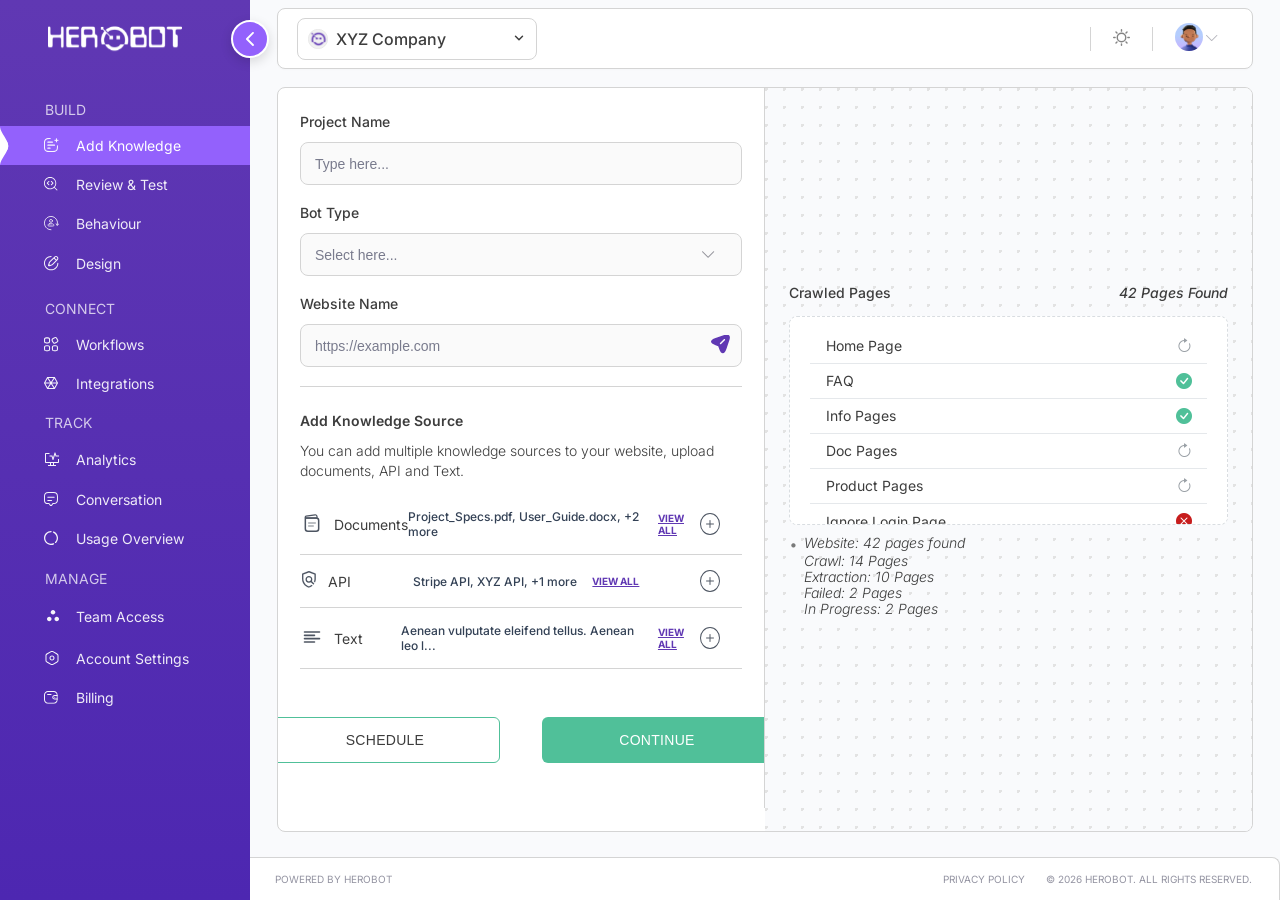
==== commit bd7afed3: "inter font update font link update on all html file" ====
--- a/dashboard/add-knowledge-filled.html
+++ b/dashboard/add-knowledge-filled.html
@@ -6,7 +6,7 @@
   <title>Herobot Add Knowledge</title>
   <link rel="preconnect" href="https://fonts.googleapis.com">
   <link rel="preconnect" href="https://fonts.gstatic.com" crossorigin>
-  <link href="https://fonts.googleapis.com/css2?family=Intel+One+Mono:wght@400;500;700&display=swap" rel="stylesheet">
+  <link href="https://fonts.googleapis.com/css2?family=Inter:ital,opsz,wght@0,14..32,100..900;1,14..32,100..900&display=swap" rel="stylesheet">
   <link rel="stylesheet" href="https://cdn.jsdelivr.net/npm/bootstrap-icons@1.13.1/font/bootstrap-icons.min.css">
   <link rel="stylesheet" href="source/style.css">
   <link rel="stylesheet" href="source/modal-extras.css">
--- a/dashboard/source/style.css
+++ b/dashboard/source/style.css
@@ -308,6 +308,8 @@
 	padding: 25px 22px 15px;
 	border-right: 0.5px solid var(--border-body);
 	width: 50%;
+	overflow: auto;
+    height: 80vh;
 }
 
 .field {
@@ -1504,6 +1506,16 @@
 /* CSS for add-knowledge-filled screen End */
 
 /* Review section css start here */
+.review-section .right-pane{
+	padding: 25px 19px;
+    place-items: normal;
+}
+.review-section .right-pane h2{
+	font-size: 18px;
+	line-height: 28px;
+	font-weight: 600;
+	letter-spacing: 0%;
+}
 .review-section select {
   -webkit-appearance: auto;
   -moz-appearance: auto;
@@ -1521,9 +1533,8 @@
   display: flex;
   grid-template-columns: repeat(3, 1fr);
   gap: 102px;
-  border: 0.5px solid #D4D4D4;
+  border: 0.5px solid rgba(212, 212, 212, 0.5);
   border-radius: 8px;
-  opacity: 0.5;
   padding: 21px 40px 13px;
   margin-bottom: 20px;
 }
@@ -1576,18 +1587,18 @@
   background: #f8f8fc;
 }
 .review-section .icon-btn {
-  width: 38px;
-  height: 32px;
-  display: inline-flex;
-  align-items: center;
-  justify-content: center;
-  padding: 0;
+	width: 38px;
+	height: auto;
+	display: inline-block;
+	vertical-align: middle;
+	line-height: normal;
+	padding: 6px 0px;
 }
 .review-section .list-head {
   display: flex;
   align-items: center;
   justify-content: space-between;
-  padding: 10px 0 16px;
+  padding: 5px 25px 16px 1px;
   border-bottom: 1px solid #ececf3;
   margin-bottom: 6px;
   font-size: 14px;
@@ -1595,33 +1606,70 @@
 .review-section .select-all {
   display: flex;
   align-items: center;
-  gap: 10px;
+  gap: 12px;
 }
 .review-section .select-all input,
-.review-section .item input {
-  width: 18px;
-  height: 18px;
+.review-section .item input,
+.review-section .item-check {
+  width: 20px;
+  height: 20px;
   accent-color: #6a4cc7;
   cursor: pointer;
+  border: 1px solid #E4E4E7;
+  border-radius: 4px;
+  opacity: 0.2;
 }
 .review-section .sort {
-  color: #555;
   display: flex;
   align-items: center;
-  gap: 8px;
+  font-size: 14px;
+  line-height: 20px;
+  letter-spacing: -0.7px;
+  gap: 14px;
+}
+.review-section #sortSelect,
+.review-section #sortSelect:focus{
+	border: 0;
+	font-size: 14px;
+	line-height: 20px;
+	color: #3d3d3d;
+	outline: none;
+	/* Remove default arrow */
+	-webkit-appearance: none;
+	/* Safari and Chrome */
+	-moz-appearance: none;
+	/* Firefox */
+	appearance: none;
+	/* Standard */
+}
+.review-section #sortSelect::after {
+    content: "\f282";
+    display: inline-block;
+    font-family: bootstrap-icons !important;
+    font-style: normal;
+    font-weight: 400 !important;
+    font-variant: normal;
+    text-transform: none;
+    line-height: 1;
+    vertical-align: -.125em;
+    -webkit-font-smoothing: antialiased;
+
+
 }
 .review-section .row {
   display: grid;
   grid-template-columns: 28px 1fr auto auto;
-  gap: 12px;
-  align-items: start;
-  padding: 16px 0;
+  gap: 5px;
+  align-items: center;
+  padding: 14px 0;
   border-bottom: 1px solid #ececf3;
 }
 .review-section .item-title {
   font-size: 16px;
   margin: 0 0 4px;
-  color: #333;
+  line-height: 24px;
+  letter-spacing: 0;
+  font-weight: 500;
 }
 .review-section .item-url {
   font-size: 13px;
@@ -1639,8 +1687,8 @@
   border: none;
   background: transparent;
   cursor: pointer;
-  font-size: 20px;
-  color: #666;
+  font-size: 18px;
+  color: #71717B;
   padding: 0 6px;
   line-height: 1;
 }
@@ -1677,8 +1725,8 @@
   border: none;
   background: transparent;
   cursor: pointer;
-  font-size: 18px;
-  color: #666;
+  font-size: 14px;
+  color: #71717B;
   width: 28px;
   height: 28px;
   display: grid;
@@ -1691,7 +1739,6 @@
   opacity: 0;
   transform: translateY(-6px);
   transition: max-height 0.25s ease, opacity 0.25s ease, transform 0.25s ease;
-  color: #555;
   font-size: 14px;
   line-height: 1.5;
   background: #fafafe;
@@ -1710,21 +1757,57 @@
   justify-content: space-between;
   align-items: center;
   padding-top: 16px;
-  color: #666;
+  color: #71717B;
   font-size: 14px;
+  line-height: 20px;
+  letter-spacing: 0%;
+  margin-bottom: 90px;
+}
+.review-section select#rowsPerPage {
+    border-radius: 8px;
+    border: 1px solid #E4E4E7;
+    padding: 12px 9px;
+	position: relative;
+	outline: none;
+	/* Remove default arrow */
+	-webkit-appearance: none;
+	/* Safari and Chrome */
+	-moz-appearance: none;
+	/* Firefox */
+	appearance: none;
+	/* Standard */
+}
+.review-section select#rowsPerPage::after{
+	content: '\f282';
+    position: absolute;
+    right: 26px;
+    top: 50%;
+    transform: translateY(-50%);
+    color: #8f8f97;
+    pointer-events: none;
+    font-size: 15px;
+    font-family: 'bootstrap-icons';
 }
 .review-section .pager {
   display: flex;
-  gap: 8px;
+  /* gap: 8px; */
   align-items: center;
 }
 .review-section .page-btn {
-  width: 34px;
-  height: 34px;
-  border: 1px solid #e0e0ea;
-  background: #fff;
-  border-radius: 8px;
-  cursor: pointer;
+  	width: 34px;
+	height: 34px;
+	border: 1px solid #e0e0ea;
+	background: #fff;
+	border-radius: 8px;
+	cursor: pointer;
+	font-size: 11px;
+	margin: 0 2px;
+}
+.review-section .page-btn:last-child {
+    margin-right: 0;
+}
+.review-section span#pageInfo{
+	margin-right: 13px;
 }
 .review-section .right {
   background: radial-gradient(circle at 1px 1px, #eaeaf2 1px, transparent 0);
@@ -1738,14 +1821,15 @@
 }
 .review-section .chat {
   position: absolute;
-  right: 44px;
-  bottom: 20px;
-  width: 340px;
+  right: 32px;
+  bottom: 97px;
+  width: 300px;
   background: #fff;
   border-radius: 18px;
   box-shadow: 0 10px 35px rgba(0, 0, 0, 0.12);
   overflow: hidden;
   transition: opacity 0.2s ease, transform 0.2s ease;
+  padding-bottom: 10px;
 }
 .review-section .chat.closed {
   opacity: 0;
@@ -1761,8 +1845,8 @@
   gap: 12px;
 }
 .review-section .avatar {
-  width: 38px;
-  height: 38px;
+  width: 36px;
+  height: 36px;
   border-radius: 50%;
   background: rgba(255, 255, 255, 0.2);
   display: grid;
@@ -1770,8 +1854,10 @@
   font-weight: bold;
 }
 .review-section .chat-title {
-  font-weight: 700;
-  margin-bottom: 2px;
+  font-weight: 600;
+  font-size: 14px;
+  line-height: 21px;
+  letter-spacing: 0%;
 }
 .review-section .chat-sub {
   font-size: 12px;
@@ -1779,16 +1865,18 @@
 }
 .review-section .chat-body {
   padding: 16px;
-  min-height: 240px;
+  min-height: 253px;
 }
 .review-section .bubble {
   display: inline-block;
-  background: #f4f4f7;
-  border-radius: 10px;
-  padding: 12px 14px;
-  font-size: 14px;
-  color: #444;
+  background: #F3F4F6;
+  border-radius: 12px;
+  padding: 10px 20px 10px 14px;
+  color: #1F2937;
   margin-bottom: 16px;
+  font-size: 13px;
+  line-height: 19.5px;
+  letter-spacing: 0%;
 }
 .review-section .chat-actions {
   display: flex;
@@ -1797,16 +1885,17 @@
   padding: 0 16px 16px;
 }
 .review-section .pill {
-  border: 1px solid #e1e1ea;
+  border: 1px solid #E6E6E6;
   background: #fff;
-  border-radius: 999px;
+  border-radius: 47px;
   padding: 10px 16px;
   font-size: 13px;
   cursor: pointer;
-  color: #444;
+  color: #1F2937;
+  letter-spacing: 0;
 }
 .review-section .chat-input {
-  border-top: 1px solid #ececf3;
+  border-top: 1px solid #E5E7EB;
   padding: 14px 16px;
   display: flex;
   gap: 10px;
@@ -1814,35 +1903,52 @@
 }
 .review-section .chat-input input {
   flex: 1;
-  border: 1px solid #e1e1ea;
-  border-radius: 999px;
-  padding: 12px 16px;
+  border: 1px solid #E5E7EB;
+  border-radius: 20px;
+  padding: 11px 18px;
   outline: none;
+  position: relative;
+  color: #9CA3AF;
+}
+.review-section .chat-input input::placeholder{
+	color: #9CA3AF;
+	font-size: 13px;
+	line-height: 19.5px;
+}
+.review-section .chat-copyright{
+	font-size: 9.35px;
+	line-height: 16.58px;
+	font-weight: 400;
+	letter-spacing: 0%;
+	color: #858585;
+	text-align: right;
+	padding-right: 11px;
 }
 .review-section .send-chat {
   width: 38px;
   height: 38px;
   border-radius: 50%;
   border: none;
-  background: #6a4cc7;
+  background: transparent;
   color: #fff;
   cursor: pointer;
+  position: absolute;
+  right: 17px;
 }
 .review-section .fab {
   position: absolute;
-  right: 18px;
-  bottom: 18px;
-  width: 56px;
-  height: 56px;
+  right: 26px;
+  bottom: 24px;
+  width: 60px;
+  height: 60px;
   border-radius: 50%;
   border: none;
-  background: #6a4cc7;
+  background: #6038B3;
   color: #fff;
   font-size: 20px;
   cursor: pointer;
-  box-shadow: 0 10px 25px rgba(106, 76, 199, 0.35);
-}
-
+  box-shadow: 0 10px 25px #00000026;
+}
 
 @media (max-width: 980px) {
   .review-section .app {
@@ -1857,3 +1963,143 @@
   }
 }
 /* REview section end here */
+
+
+/* Gap section start here */
+.review-section .review-section-wrapper {
+  font-family: Arial, sans-serif;
+  margin-top: 6px;
+  display: inline-block;
+}
+
+.review-section .review-section-pane {
+  width: 100%;
+  background: rgba(97, 56, 179, 0.1);
+  border: 1px solid rgba(97, 56, 179, 0.3);
+  border-radius: 8px;
+  box-shadow: 0 2px 10px rgba(0, 0, 0, 0.08);
+  padding: 6px 18px;
+  color: #4a3f63;
+  display: none;
+}
+
+.review-section .review-section-pane.review-section-is-open {
+  display: block;
+}
+
+.review-section .review-section-header {
+  display: flex;
+  justify-content: space-between;
+  align-items: center;
+  margin-bottom: 4px;
+}
+
+.review-section .review-section-title {
+  font-size: 13px;
+  font-weight: 600;
+  color: rgba(96, 56, 179, 1);
+  margin: 0;
+  line-height: 19.5px;
+  letter-spacing: 0%;
+}
+
+.review-section .review-section-pane-close {
+  background: transparent;
+  border: 0;
+  font-size: 28px;
+  line-height: 1;
+  color: #7b6a8e;
+  cursor: pointer;
+}
+
+.review-section .review-section-subtitle {
+  font-size: 12px;
+  font-weight: 600;
+  color: #7350a1;
+  margin-bottom: 8px;
+  line-height: 19.2px;
+  letter-spacing: 0%;
+}
+
+.review-section .review-section-list {
+  display: flex;
+  flex-direction: column;
+  gap: 12px;
+}
+
+.review-section .review-section-row {
+  display: flex;
+  justify-content: space-between;
+  align-items: start;
+  gap: 10px;
+  background: rgba(0, 0, 0, 0.04);
+  border: 1px solid rgba(235, 235, 235, 1);
+  border-radius: 6px;
+  padding: 14px 12px 10px;
+}
+
+.review-section .review-section-question {
+  flex: 1;
+  font-size: 13px;
+  line-height: 19.5px;
+}
+
+.review-section .review-section-actions {
+  display: flex;
+  align-items: center;
+  gap: 8px;
+  flex-shrink: 0;
+}
+
+.review-section .review-section-btn {
+  padding: 3px 8px;
+  border-radius: 4px;
+  font-size: 10px;
+  border: 1px solid transparent;
+  line-height: 16px;
+  letter-spacing: 0%;
+  cursor: pointer;
+}
+
+.review-section .review-section-btn-generate {
+  background: rgba(34, 197, 94, 0.15);
+  color: rgba(61, 61, 61, 1);
+  border-color: rgba(34, 197, 94, 0.3);
+}
+
+.review-section .review-section-btn-write {
+  background: rgba(96, 56, 179, 0.2);
+  color: rgba(96, 56, 179, 1);
+  border-color: rgba(96, 56, 179, 0.4);
+}
+
+.review-section .review-section-btn-close {
+  width: 25px;
+  height: 24px;
+  padding: 0;
+  border-radius: 4px;
+  background: rgba(239, 68, 68, 0.1);
+  color: rgba(140, 140, 140, 1);
+  border: 1px solid rgba(239, 68, 68, 0.2);
+  font-size: 10px;
+  line-height: 1;
+  cursor: pointer;
+}
+
+.review-section .review-section-suggestion {
+  margin-top: 14px;
+  background: #e8f2eb;
+  border: 1px solid #c8dccd;
+  border-radius: 8px;
+  padding: 14px;
+  font-size: 14px;
+  line-height: 1.6;
+  color: #5d6d63;
+}
+
+.review-section .review-section-suggestion strong {
+  color: #5aa36d;
+}
+
+
+/* Gap section css end here */
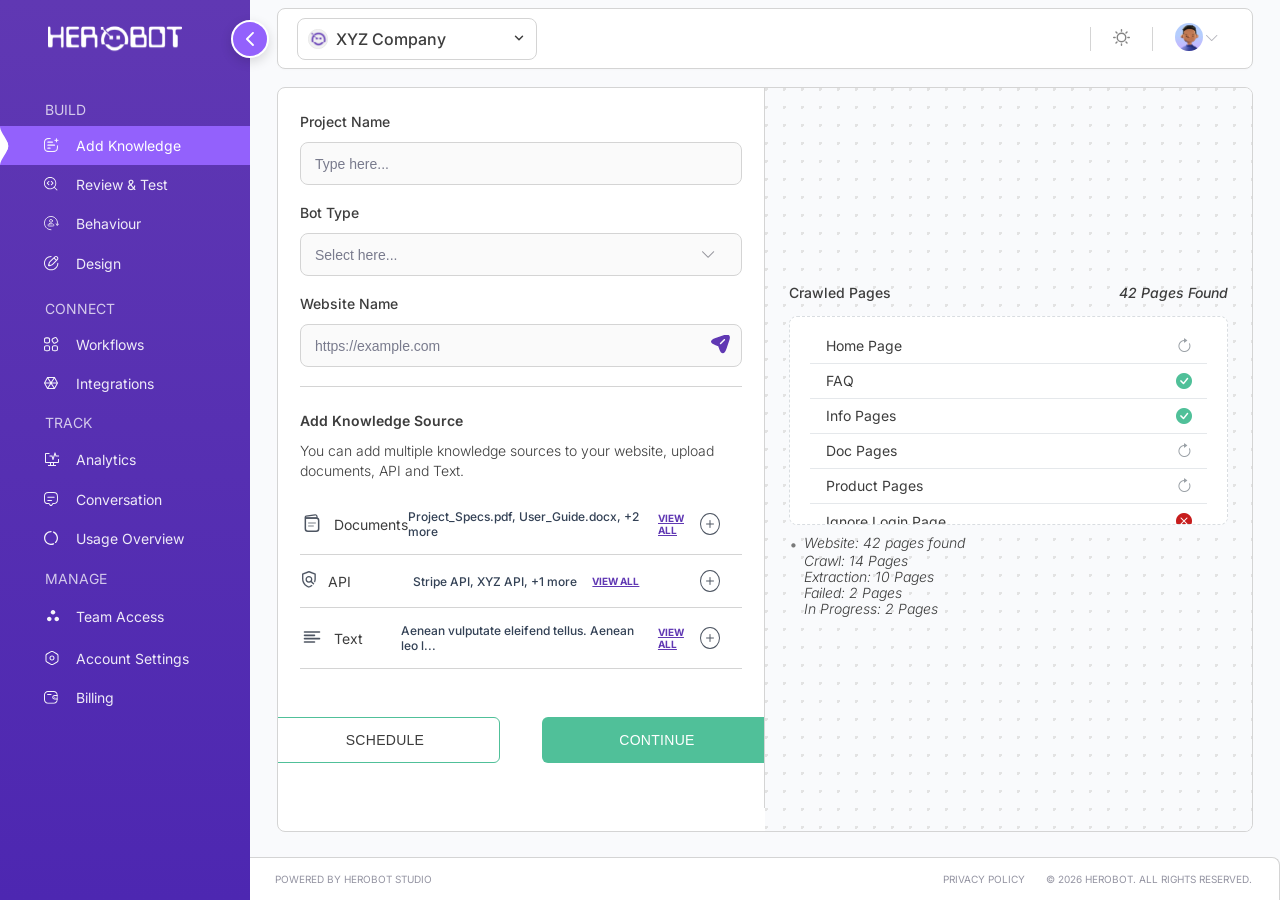
==== commit a2fbecf5: "Add Suggested Message added add Suggested Message popup remove to insert div and check alert on remo" ====
--- a/dashboard/add-knowledge-filled.html
+++ b/dashboard/add-knowledge-filled.html
@@ -198,7 +198,7 @@
       </section>
 
       <footer class="footer">
-        <span>Powered by Herobot</span>
+        <span>Powered by Herobot Studio</span>
         <span>Privacy Policy &nbsp; &nbsp; &nbsp; © 2026 Herobot. All rights reserved.</span>
       </footer>
     </main>
--- a/dashboard/source/style.css
+++ b/dashboard/source/style.css
@@ -1032,7 +1032,8 @@
 	box-sizing: border-box;
 }
 
-.modal-select:focus {
+.modal-select:focus,
+.modal-url-wrap:focus-within {
 	border-color: #a78bfa;
 }
 
@@ -1043,86 +1044,39 @@
 	margin-top: 8px;
 }
 
-
-
-
-
-/* ─────────────────────────────────────────────
-   modal-extras.css
-   Append these rules into your source/style.css
-   (or link this file separately in index.html)
-───────────────────────────────────────────── */
-
-/* Shared field wrapper */
-.modal-field {
-  display: flex;
-  flex-direction: column;
-  gap: 8px;
-  margin-bottom: 18px;
-}
-
-/* Field label */
-.modal-label {
-  font-size: 14px;
-  font-weight: 600;
-  color: #1a1a1a;
-}
-
-.modal-label .optional {
-  font-weight: 400;
-  color: #999;
-  font-size: 12px;
-}
-
-/* Text input */
-.modal-input {
-  width: 100%;
-  padding: 12px 14px;
-  border: 1.5px solid #e0e0e0;
-  border-radius: 10px;
+.modal-url-wrap {
+  display: flex;
+  align-items: stretch;
+  border: 1.5px solid #E5E7EB;
+  border-radius: 8px;
+  overflow: hidden;
+  background: #F9FAFB;
+  transition: border-color 0.15s;
+}
+
+.modal-url-prefix {
+  display: flex;
+  align-items: center;
+  padding: 0 12px;
+  background: #F3F4F6;
+  border-right: 1.5px solid #E5E7EB;
+  font-size: 13px;
+  color: #555;
+  font-weight: 500;
+  white-space: nowrap;
+  user-select: none;
+}
+.modal-url-input {
+  flex: 1;
+  border: none;
+  background: transparent;
+  padding: 0 12px;
   font-size: 14px;
   color: #1a1a1a;
-  background: #fafafa;
+  height: 42px;
   outline: none;
-  transition: border-color 0.2s;
-  box-sizing: border-box;
-}
-
-.modal-input:focus {
-  border-color: #4ecdc4;
-  background: #fff;
-}
-
-.modal-input::placeholder {
-  color: #bbb;
-}
-
-/* Textarea */
-.modal-textarea {
-  width: 100%;
-  min-height: 140px;
-  padding: 12px 14px;
-  border: 1.5px solid #e0e0e0;
-  border-radius: 10px;
-  font-size: 14px;
-  color: #1a1a1a;
-  background: #fafafa;
-  outline: none;
-  resize: vertical;
-  transition: border-color 0.2s;
-  box-sizing: border-box;
-  font-family: inherit;
-  line-height: 1.5;
-}
-
-.modal-textarea:focus {
-  border-color: #4ecdc4;
-  background: #fff;
-}
-
-.modal-textarea::placeholder {
-  color: #bbb;
-}
+}
+.modal-url-input::placeholder { color: #9CA3AF; }
 
 /* Character counter */
 .char-count {
@@ -1506,6 +1460,11 @@
 /* CSS for add-knowledge-filled screen End */
 
 /* Review section css start here */
+
+/* .review-section .left-pane{
+	max-height: calc(100vh - 140px);
+	overflow: auto;
+} */
 .review-section .right-pane{
 	padding: 25px 19px;
     place-items: normal;
@@ -1560,9 +1519,10 @@
   align-items: center;
   justify-content: space-between;
   gap: 12px;
-  margin-bottom: 14px;
+  /* margin-bottom: 14px; */
   padding: 8px;
   background-color: #F9F9FA;
+  border-radius: 8px;
 }
 .review-section .actions {
   display: flex;
@@ -1598,7 +1558,7 @@
   display: flex;
   align-items: center;
   justify-content: space-between;
-  padding: 5px 25px 16px 1px;
+  padding: 0 25px 16px 1px;
   border-bottom: 1px solid #ececf3;
   margin-bottom: 6px;
   font-size: 14px;
@@ -1617,7 +1577,6 @@
   cursor: pointer;
   border: 1px solid #E4E4E7;
   border-radius: 4px;
-  opacity: 0.2;
 }
 .review-section .sort {
   display: flex;
@@ -1626,7 +1585,9 @@
   line-height: 20px;
   letter-spacing: -0.7px;
   gap: 14px;
-}
+  position: relative;
+}
+
 .review-section #sortSelect,
 .review-section #sortSelect:focus{
 	border: 0;
@@ -1641,8 +1602,9 @@
 	/* Firefox */
 	appearance: none;
 	/* Standard */
-}
-.review-section #sortSelect::after {
+	padding-right: 16px;
+}
+.review-section .sort::after {
     content: "\f282";
     display: inline-block;
     font-family: bootstrap-icons !important;
@@ -1653,8 +1615,8 @@
     line-height: 1;
     vertical-align: -.125em;
     -webkit-font-smoothing: antialiased;
-
-
+	position: absolute;
+    right: 0px;
 }
 .review-section .row {
   display: grid;
@@ -1682,6 +1644,8 @@
   gap: 14px;
   color: #777;
   padding-top: 3px;
+  align-self: baseline;
+  height: 100%;
 }
 .review-section .dots-btn {
   border: none;
@@ -1731,6 +1695,7 @@
   height: 28px;
   display: grid;
   place-items: center;
+  align-self: baseline;
 }
 .review-section .details {
   grid-column: 2 / -1;
@@ -1766,8 +1731,7 @@
 .review-section select#rowsPerPage {
     border-radius: 8px;
     border: 1px solid #E4E4E7;
-    padding: 12px 9px;
-	position: relative;
+    padding: 12px 16px 9px 12px;
 	outline: none;
 	/* Remove default arrow */
 	-webkit-appearance: none;
@@ -1776,11 +1740,16 @@
 	/* Firefox */
 	appearance: none;
 	/* Standard */
-}
-.review-section select#rowsPerPage::after{
+	width: 60px;
+    margin-left: 8px;
+}
+.review-section .rowsPerPage{
+	position: relative;
+}
+.review-section .rowsPerPage::after{
 	content: '\f282';
     position: absolute;
-    right: 26px;
+    right: 16px;
     top: 50%;
     transform: translateY(-50%);
     color: #8f8f97;
@@ -1967,8 +1936,7 @@
 
 /* Gap section start here */
 .review-section .review-section-wrapper {
-  font-family: Arial, sans-serif;
-  margin-top: 6px;
+  margin-top: 17px;
   display: inline-block;
 }
 
@@ -1978,9 +1946,10 @@
   border: 1px solid rgba(97, 56, 179, 0.3);
   border-radius: 8px;
   box-shadow: 0 2px 10px rgba(0, 0, 0, 0.08);
-  padding: 6px 18px;
+  padding: 6px 18px 16px;
   color: #4a3f63;
   display: none;
+  margin-bottom: 20px;
 }
 
 .review-section .review-section-pane.review-section-is-open {
@@ -2024,7 +1993,7 @@
 .review-section .review-section-list {
   display: flex;
   flex-direction: column;
-  gap: 12px;
+  gap: 8px;
 }
 
 .review-section .review-section-row {
@@ -2087,12 +2056,12 @@
 }
 
 .review-section .review-section-suggestion {
-  margin-top: 14px;
+  margin-top: 8px;
   background: #e8f2eb;
   border: 1px solid #c8dccd;
   border-radius: 8px;
-  padding: 14px;
-  font-size: 14px;
+  padding: 16px 6px 12px 12px;
+  font-size: 12px;
   line-height: 1.6;
   color: #5d6d63;
 }
@@ -2102,4 +2071,4 @@
 }
 
 
-/* Gap section css end here */+/* Gap section css end here */
